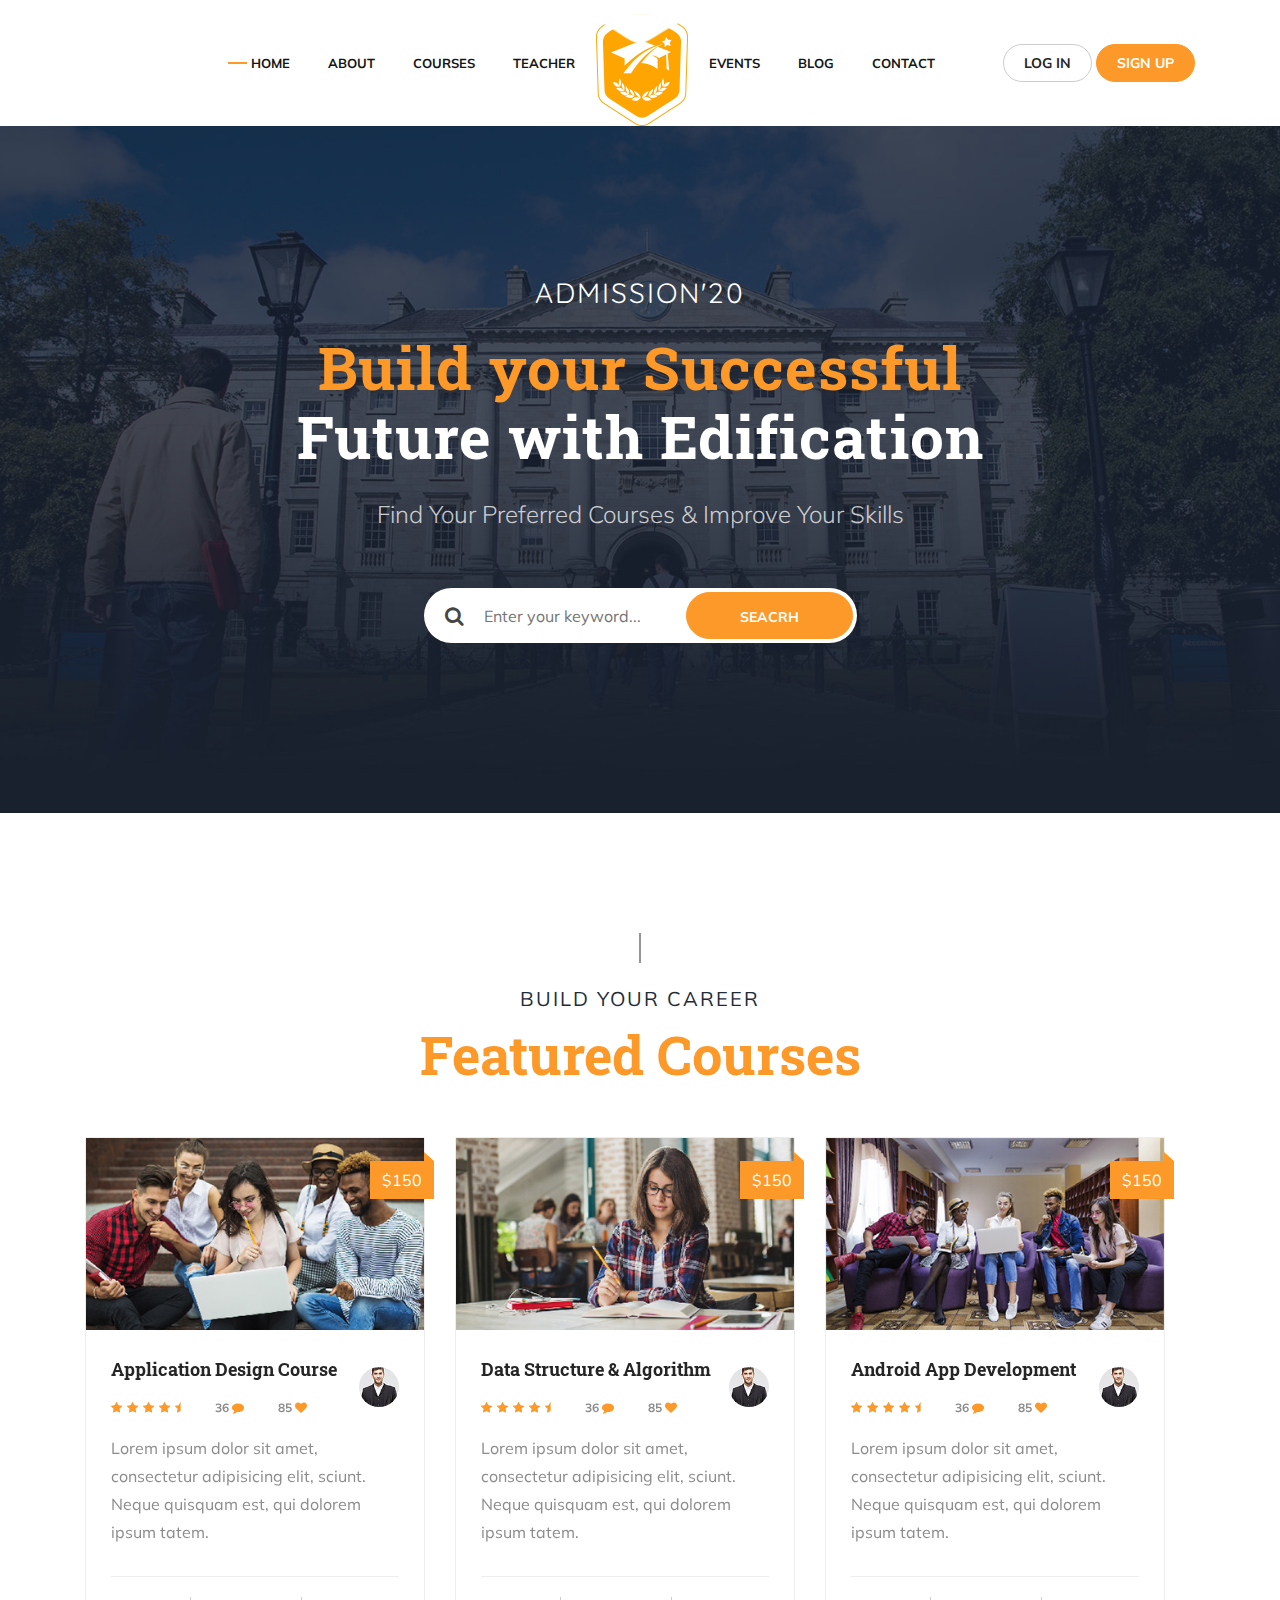
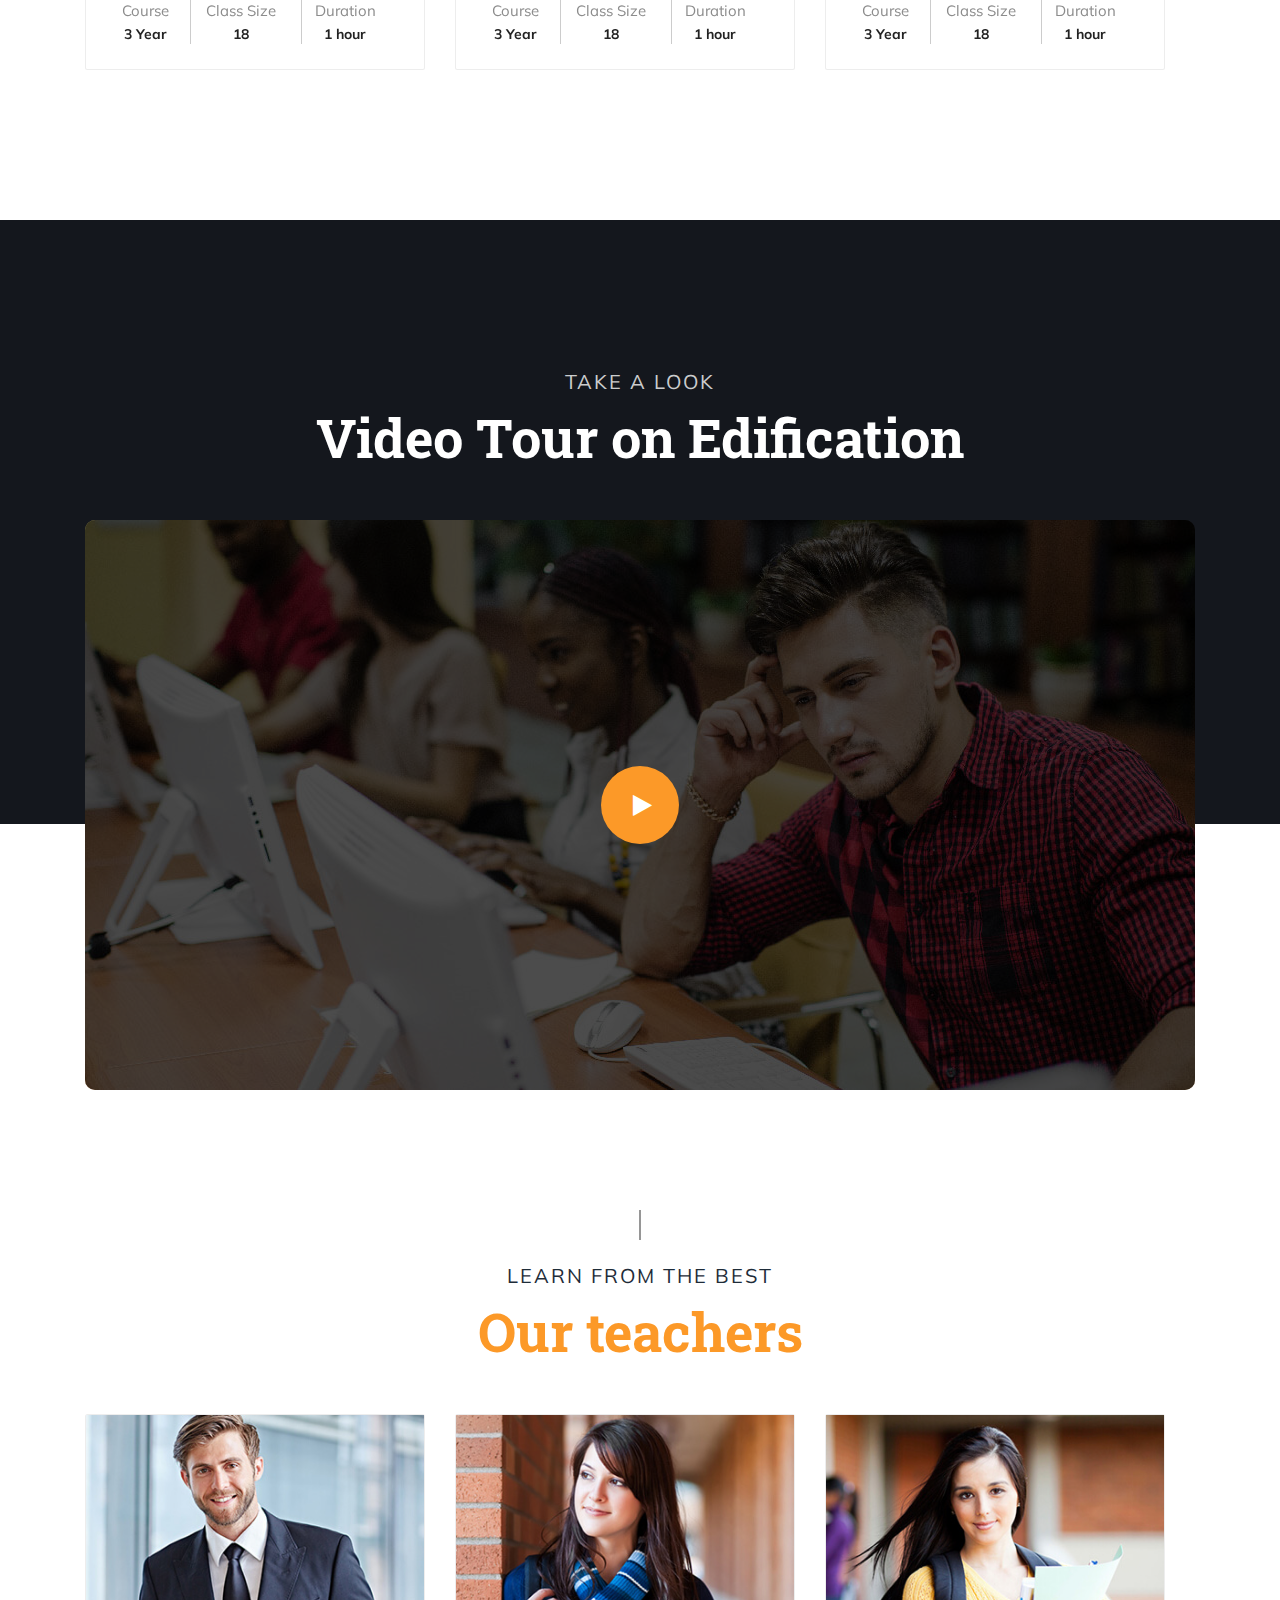
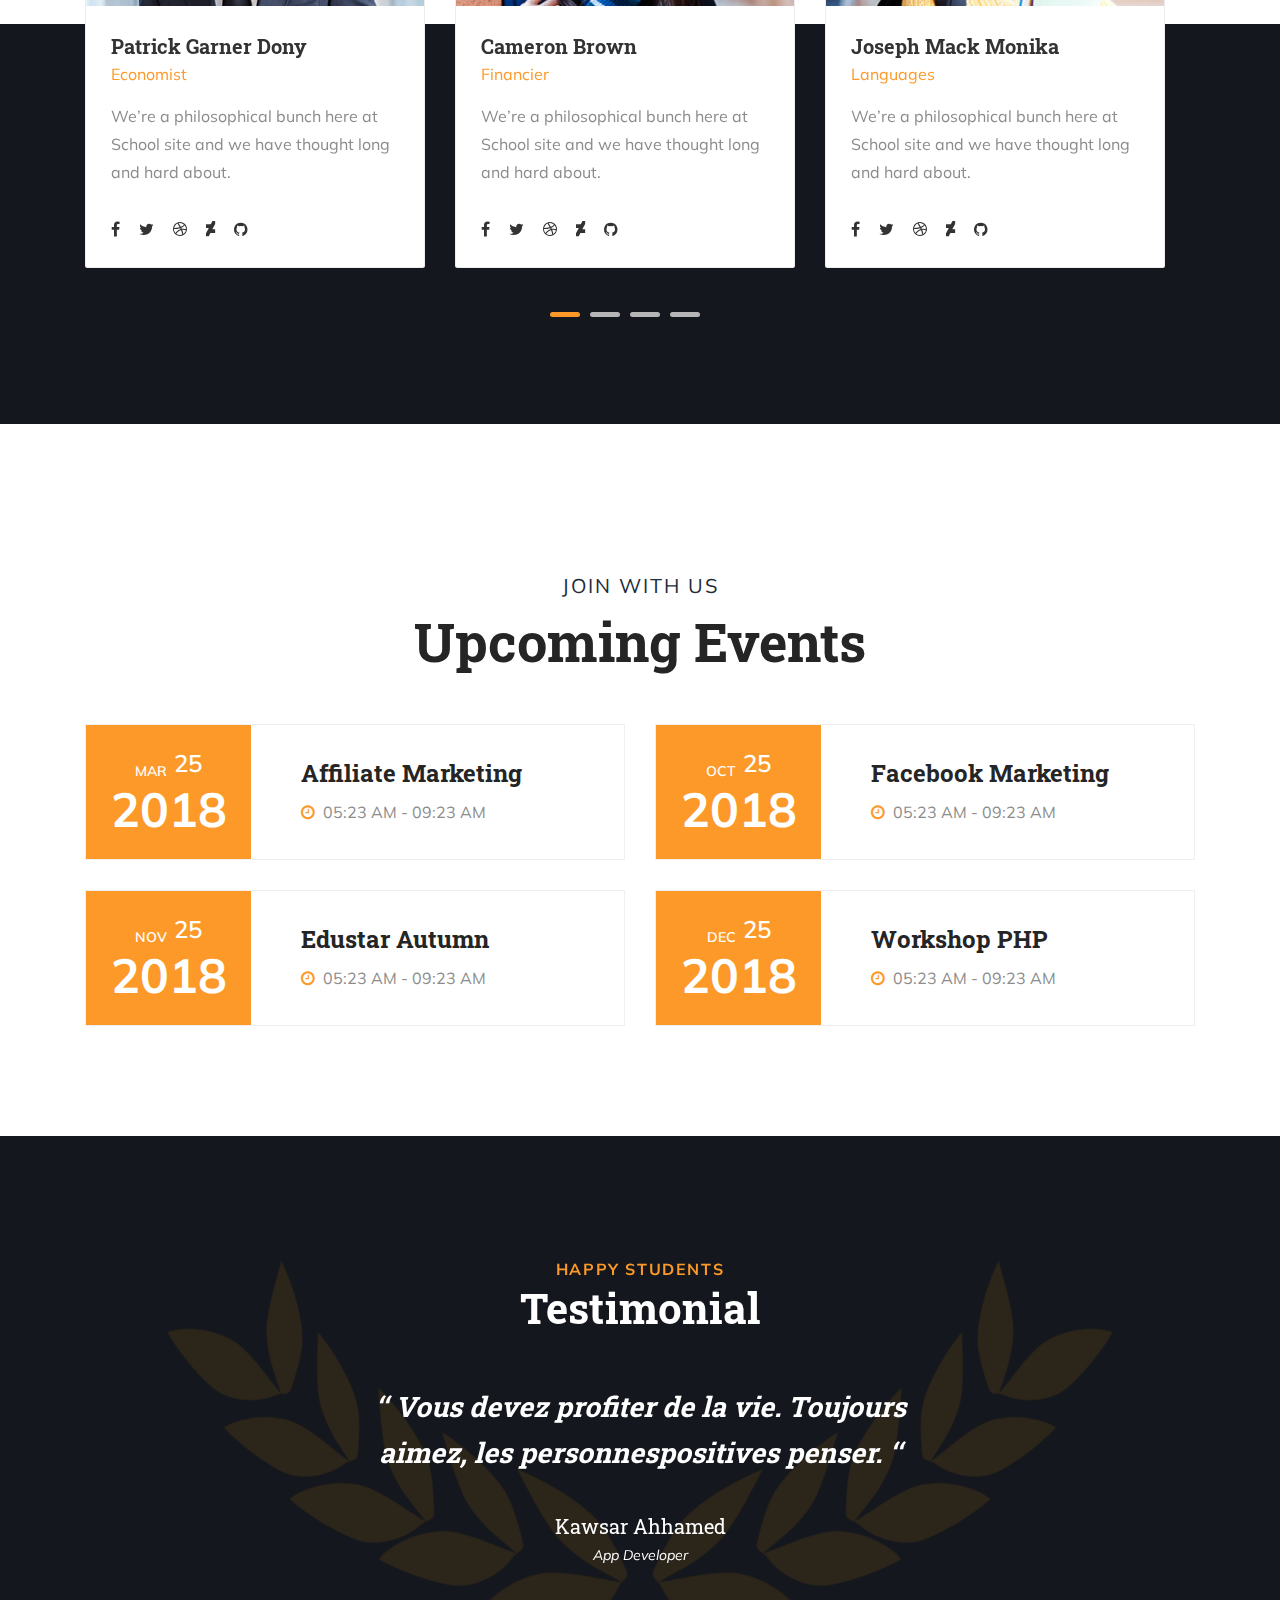
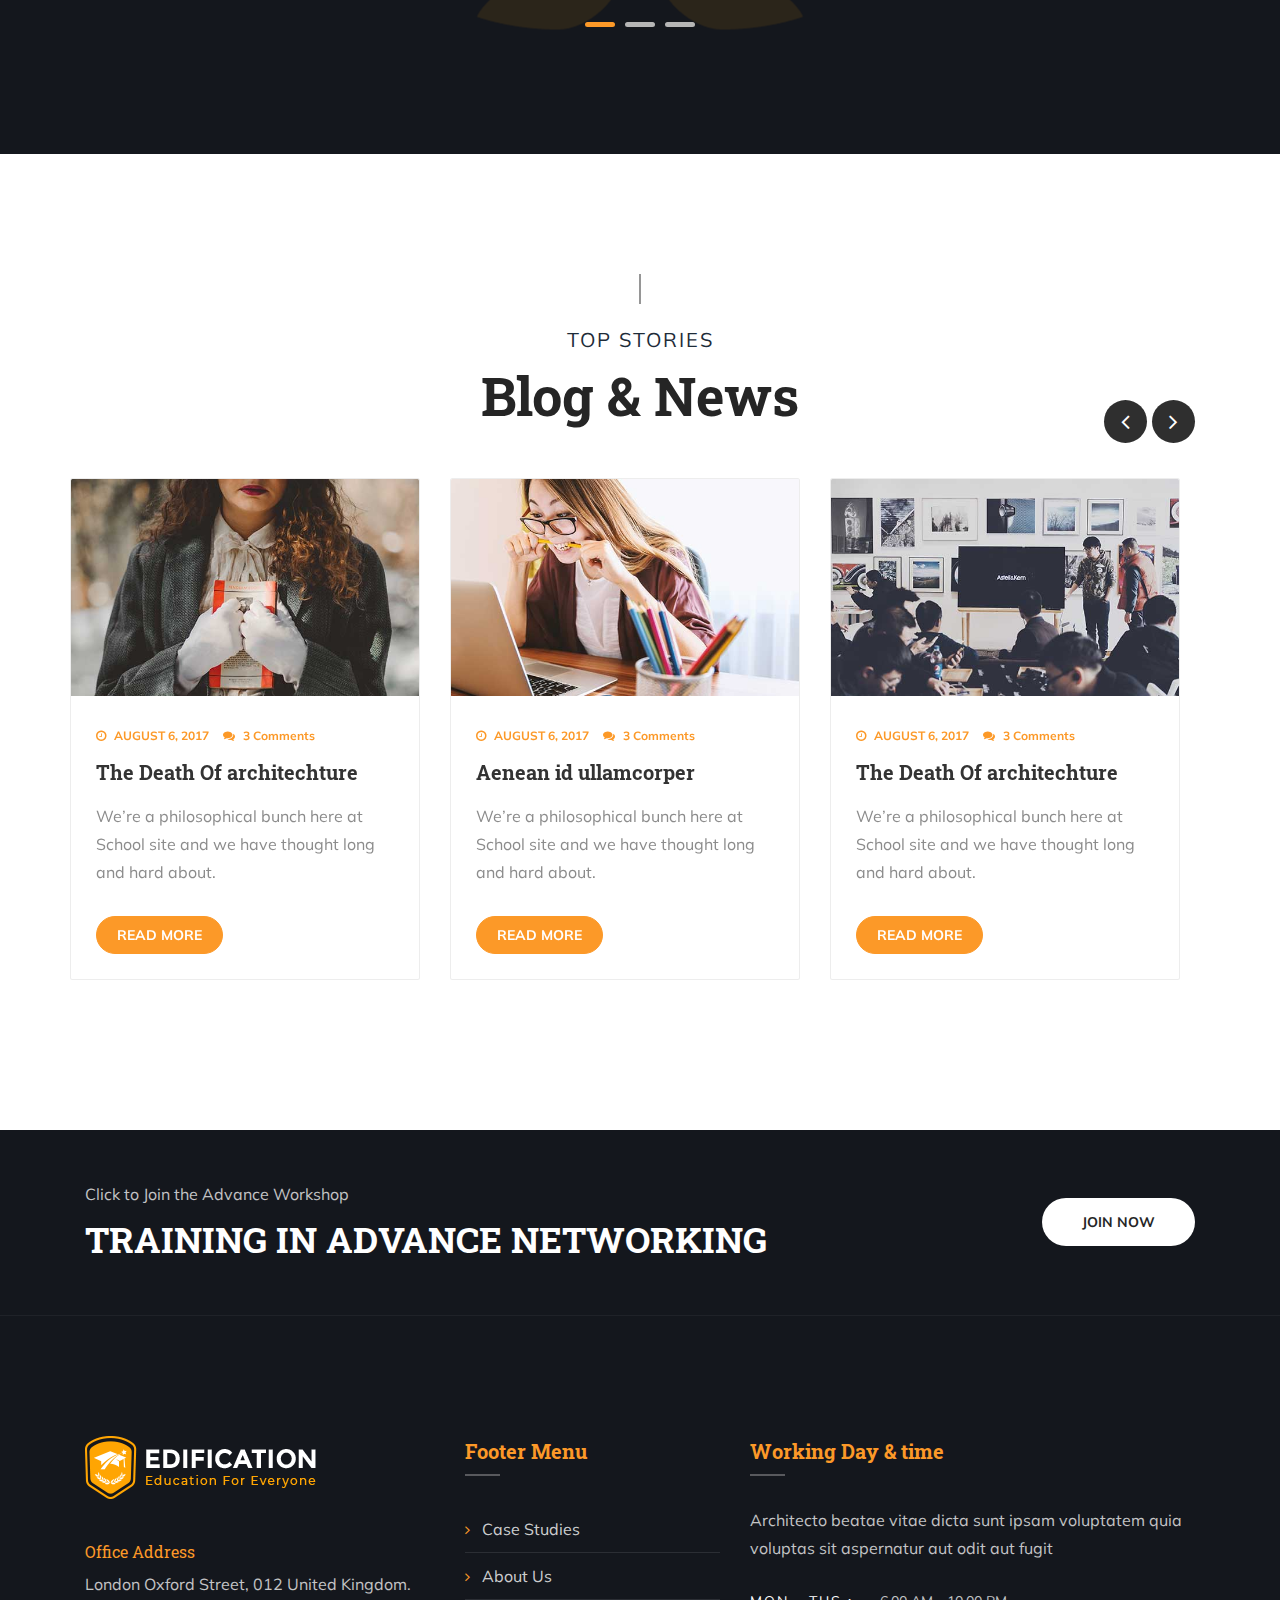
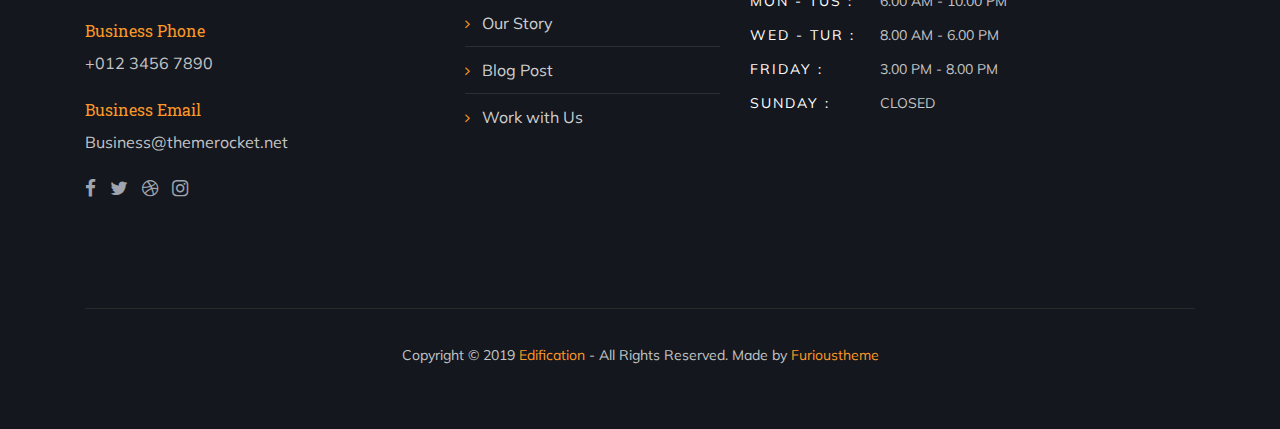
==== theme/index.html @ c4a8ab63 "first commit" ====
<!doctype html>
<html class="no-js" lang="en">

<head>
    <meta charset="utf-8">
    <meta http-equiv="x-ua-compatible" content="ie=edge">
    <title>Edification - Responsive Education HTML5 Template</title>
    <meta name="viewport" content="width=device-width, initial-scale=1">
    <!-- Place favicon.ico in the root directory -->
    <link rel="shortcut icon" type="image/png" href="assets/images/icon/favicon.ico">
    <!-- all css here -->
    <link rel="stylesheet" href="assets/css/bootstrap.min.css">
    <link rel="stylesheet" href="assets/css/font-awesome.min.css">
    <link rel="stylesheet" href="assets/css/owl.carousel.min.css">
    <link rel="stylesheet" href="assets/css/magnific-popup.css">
    <link rel="stylesheet" href="assets/css/slicknav.min.css">
    <link rel="stylesheet" href="assets/css/typography.css">
    <link rel="stylesheet" href="assets/css/default-css.css">
    <link rel="stylesheet" href="assets/css/styles.css">
    <link rel="stylesheet" href="assets/css/responsive.css">
    <!--color css-->
    <link rel="stylesheet" id="triggerColor" href="assets/css/triggerplate/color-0.css">
    <!-- modernizr css -->
    <script src="assets/js/vendor/modernizr-2.8.3.min.js"></script>
</head>

<body>
    <!--[if lt IE 8]>
            <p class="browserupgrade">You are using an <strong>outdated</strong> browser. Please <a href="http://browsehappy.com/">upgrade your browser</a> to improve your experience.</p>
        <![endif]-->
    <!-- preloader area start -->
    <div id="preloader">
        <div class="loader"></div>
    </div>
    <!-- prealoader area end -->
    
    <!-- header area start -->
    <header id="header">
        <!-- header two area start -->
        <div class="header-two">
            <div class="container">
                <div class="row align-items-center">
                    <div class="col-lg-3 col-sm-6 d-block d-lg-none">
                        <div class="logo">
                            <a href="index.html"><img src="assets/images/icon/logo.png" alt="logo"></a>
                        </div>
                    </div>
                    <div class="col-lg-9 offset-lg-1 d-none d-lg-block">
                        <div class="main-menu menu-style2">
                            <nav>
                                <ul id="m_menu_active">
                                    <li class="active"><a href="javascript:void(0);">Home</a>
                                        <ul class="submenu">
                                            <li class="active"><a href="index.html">Home One</a></li>
                                            <li><a href="index2.html">Home Two</a></li>
                                            <li><a href="index3.html">Home Three</a></li>
                                        </ul>
                                    </li>
                                    <li><a href="about.html">About</a></li>
                                    <li><a href="javascript:void(0);">Courses</a>
                                        <ul class="submenu">
                                            <li><a href="courses.html">courses</a></li>
                                            <li><a href="course-details.html">course details</a></li>
                                        </ul>
                                    </li>
                                    <li><a href="javascript:void(0);">teacher</a>
                                        <ul class="submenu">
                                            <li><a href="teachers.html">teachers</a></li>
                                            <li><a href="teacher-details.html">teacher details</a></li>
                                        </ul>
                                    </li>
                                    <li class="middle-logo">
                                        <a href="index.html">
                                            <img src="assets/images/icon/logo-middle.png" alt="logo">
                                            <img class="hb-bottom-shape" src="assets/images/icon/hb-bottom-shape.png" alt="logo">
                                        </a>
                                    </li>
                                    <li><a href="#">Events</a></li>
                                    <li><a href="javascript:void(0);">blog</a>
                                        <ul class="submenu">
                                            <li><a href="blog.html">blog</a></li>
                                            <li><a href="blog-details.html">blog details</a></li>
                                        </ul>
                                    </li>
                                    <li><a href="contact.html">Contact</a></li>
                                </ul>
                            </nav>
                        </div>
                    </div>
                    <div class="col-lg-2 col-sm-5">
                        <div class="header-bottom-right-style-2">
                            <ul>
                                <li><a data-toggle="modal" data-target="#exampleModal" class="btn btn-light btn-round" href="#">Log in</a></li>
                                <li><a data-toggle="modal" data-target="#exampleModal2"  class="btn btn-primary btn-round" class="active" href="#">Sign Up</a></li>
                            </ul>
                        </div>
                        <!-- Button trigger modal -->  
                        <div class="modal fade" id="exampleModal" tabindex="-1" role="dialog" aria-labelledby="exampleModalLabel" aria-hidden="true">
                          <div class="modal-dialog" role="document">
                            <div class="modal-content p-5">
                              <div class="modal-header">
                                <h5 class="modal-title" id="exampleModalLabel">Login Here</h5>
                                <button type="button" class="close" data-dismiss="modal" aria-label="Close">
                                  <span aria-hidden="true">&times;</span>
                                </button>
                              </div>
                              <div class="modal-body">
                                <form> 
                                    <input type="email" placeholder="Enter Your Email.." required="">
                                    <input type="password" placeholder="Enter Your Paddword">
                                    <label class="checkbox-inline mr-5"><input type="checkbox" value="">Remember Me</label> 
                                    <a class="primary-color" href="#"><u>Forgot password</u></a>
                                    <input class="btn btn-primary btn-sm" type="submit" value="Login">
                                </form> 
                              </div> 
                            </div>
                          </div>
                        </div> 

                        <div class="modal fade" id="exampleModal2" tabindex="-1" role="dialog" aria-labelledby="exampleModalLabel" aria-hidden="true">
                          <div class="modal-dialog" role="document">
                            <div class="modal-content p-5">
                              <div class="modal-header">
                                <h5 class="modal-title" id="exampleModalLabel">Please Sign Up Here</h5>
                                <button type="button" class="close" data-dismiss="modal" aria-label="Close">
                                  <span aria-hidden="true">&times;</span>
                                </button>
                              </div>
                              <div class="modal-body"> 
                                <form class="signup-form text-center">
                                    <div class="row">
                                        <div class="col-lg-6">
                                            <input type="text" placeholder="First Name">
                                        </div>
                                        <div class="col-lg-6">
                                            <input type="text" placeholder="Last Name">
                                        </div>
                                    </div>
                                    <input type="email" placeholder="Enter Your Email.." required="">
                                    <input type="password" placeholder="Enter Your Password">
                                    <label class="checkbox-inline"><input type="checkbox" value="">I Agree</label> 
                                    <input class="btn btn-primary btn-sm" type="submit" value="Register Now">
                                </form> 
                              </div> 
                            </div>
                          </div>
                        </div>
                    </div><!-- col-lg-2 -->
                    <div class="col-12 d-block d-lg-none">
                        <div id="mobile_menu"></div>
                    </div>
                </div>
            </div>
        </div>
        <!-- header two area end -->
    </header>
    <!-- header area end -->
    <!-- offset search area start -->
    <div class="offset-search">
        <form action="#">
            <input type="text" name="search" placeholder="Sarch here...">
            <button type="submit"><i class="fa fa-search"></i></button>
        </form>
    </div>
    <!-- offset search area end -->
    <!-- body overlay area start -->
    <div class="body_overlay"></div>
    <!-- body overlay area end -->
    <!-- hero area start -->
    <div class="hero-area has-color">
        <div class="container">
            <div class="row">
                <div class="col-lg-8 offset-lg-2 col-md-10 offset-md-1">
                    <div class="hero-content">
                        <h3>Admission'20</h3>
                        <h1 class="mb-5"><span class="primary-color">Build your Successful</span><b class="line-break"></b>Future with Edification</h1>
                        <p class="text-white-50">Find Your Preferred Courses & Improve Your Skills</p>
                        <form action="#">
                            <div class="form-input mt-5">
                                <input type="text" name="search" required placeholder="Enter your keyword...">
                                <button class="btn btn-primary btn-round" type="submit">Seacrh</button>
                                <i class="fa fa-search"></i>
                            </div>
                        </form>
                    </div>
                </div>
            </div>
        </div>
    </div>
    <!-- hero area end -->

    <!-- about area start -->
    <!-- <div class="about-area-style2 ptb--120">
        <div class="container">
            <div class="row">
                <div class="col-lg-8 offset-lg-2 col-md-10 offset-md-1">
                    <div class="about-content-style2 text-center has-color">
                        <div class="section-title-style mb-4">
                            <h2>Welcome to <b class="line-break"></b><span class="text-color">Edification</span> University</h2>
                        </div>
                        <p class="text-white-70">Eaque ipsa quae ab illo inventore veritatis et quasi architecto beatae vitae dicta sunt explicabo. Nemo enim ipsam voluptatem quia voluptas sit aspernatur aut odit aut fugit, sed quia consequuntur magni dolores eos qui ratione voluptatem sequi nesciunt. Neque porro quisquam est, qui dolorem ipsum quia incidunt ut labore et dolore magnam aliquam quaerat voluptatem.</p>
                        <a class="btn btn-light btn-round mt-3" href="#">Read more</a>
                    </div>
                </div>
            </div>
        </div>
    </div> -->
    <!-- about area end -->

    <!-- course area start -->
    <div class="course-area  ptb--120">
        <div class="container">
            <div class="row">
                <div class="col-md-10 offset-md-1">
                    <div class="section-title-style2 black-title title-tb text-center">
                        <span>build your career</span>
                        <h2 class="primary-color">Featured Courses</h2>
                    </div>
                </div>
            </div>
  
            <div class="commn-carousel owl-carousel card-deck"> 
                <div class="card mb-5">
                    <div class="course-thumb">
                        <img src="assets/images/course/cs-img1.jpg" alt="image">
                        <span class="cs-price primary-bg">$150</span>
                    </div>
                    <div class="card-body  p-25"> 
                        <div class="course-meta-title mb-4">
                            <div class="course-meta-text">
                                <h4><a href="course-details.html">Application Design Course</a></h4>
                                <ul class="course-meta-stats">
                                    <li><i class="fa fa-star"></i><i class="fa fa-star"></i><i class="fa fa-star"></i><i class="fa fa-star"></i><i class="fa fa-star-half"></i></li>
                                    <li>36 <i class="fa fa-comment"></i></li>
                                    <li>85 <i class="fa fa-heart"></i></li>
                                </ul>
                            </div> 
                            <a href="course-details.html"><img class="course-meta-thumbnail rounded-circle" src="assets/images/author/auth1.jpg" alt="image"> </a>
                        </div>
                        <p>Lorem ipsum dolor sit amet, consectetur adipisicing elit, sciunt. Neque quisquam est, qui dolorem ipsum tatem.</p> 
                        <ul class="course-meta-details list-inline  w-100">
                            <li> 
                             <p>Course</p>
                             <span>3 Year</span>
                            </li>
                            <li>
                             <p>Class Size</p>
                              <span>18</span>
                            </li> 
                            <li>
                             <p>Duration</p>
                              <span>1 hour</span>
                            </li>      
                        </ul>  
                  </div><!-- card-body -->
                </div><!-- card -->
 
                <div class="card mb-5">
                    <div class="course-thumb">
                        <img src="assets/images/course/cs-img2.jpg" alt="image">
                        <span class="cs-price primary-bg">$150</span>
                    </div>
                    <div class="card-body  p-25"> 
                        <div class="course-meta-title mb-4">
                            <div class="course-meta-text">
                                <h4><a href="course-details.html">Data Structure & Algorithm</a></h4>
                                <ul class="course-meta-stats">
                                    <li><i class="fa fa-star"></i><i class="fa fa-star"></i><i class="fa fa-star"></i><i class="fa fa-star"></i><i class="fa fa-star-half"></i></li>
                                    <li>36 <i class="fa fa-comment"></i></li>
                                    <li>85 <i class="fa fa-heart"></i></li>
                                </ul>
                            </div> 
                            <a href="course-details.html"><img class="course-meta-thumbnail rounded-circle" src="assets/images/author/auth1.jpg" alt="image"> </a>
                        </div>
                        <p>Lorem ipsum dolor sit amet, consectetur adipisicing elit, sciunt. Neque quisquam est, qui dolorem ipsum tatem.</p> 
                        <ul class="course-meta-details list-inline  w-100">
                            <li> 
                             <p>Course</p>
                             <span>3 Year</span>
                            </li>
                            <li>
                             <p>Class Size</p>
                              <span>18</span>
                            </li> 
                            <li>
                             <p>Duration</p>
                              <span>1 hour</span>
                            </li>      
                        </ul>  
                  </div><!-- card-body -->
                </div><!-- card -->
  
                <div class="card mb-5">
                    <div class="course-thumb">
                        <img src="assets/images/course/cs-img3.jpg" alt="image">
                        <span class="cs-price primary-bg">$150</span>
                    </div>
                    <div class="card-body  p-25"> 
                        <div class="course-meta-title mb-4">
                            <div class="course-meta-text">
                                <h4><a href="course-details.html">Android App Development</a></h4>
                                <ul class="course-meta-stats">
                                    <li><i class="fa fa-star"></i><i class="fa fa-star"></i><i class="fa fa-star"></i><i class="fa fa-star"></i><i class="fa fa-star-half"></i></li>
                                    <li>36 <i class="fa fa-comment"></i></li>
                                    <li>85 <i class="fa fa-heart"></i></li>
                                </ul>
                            </div> 
                            <a href="course-details.html"><img class="course-meta-thumbnail rounded-circle" src="assets/images/author/auth1.jpg" alt="image"> </a>
                        </div>
                        <p>Lorem ipsum dolor sit amet, consectetur adipisicing elit, sciunt. Neque quisquam est, qui dolorem ipsum tatem.</p> 
                        <ul class="course-meta-details list-inline  w-100">
                            <li> 
                             <p>Course</p>
                             <span>3 Year</span>
                            </li>
                            <li>
                             <p>Class Size</p>
                              <span>18</span>
                            </li> 
                            <li>
                             <p>Duration</p>
                              <span>1 hour</span>
                            </li>      
                        </ul>  
                  </div><!-- card-body -->
                </div><!-- card --> 
            </div> 
        </div>
    </div>
    <!-- course area end -->

    <!-- take toure area start -->
    <div class="take-toure-area ptb--120">
        <div class="container">
            <div class="row">
                <div class="col-md-10 offset-md-1">
                    <div class="section-title-style2 white-title text-center">
                        <span>Take A Look</span>
                        <h2>Video Tour on Edification </h2>
                    </div>
                </div>
            </div>
            <div class="video-area">
                <a class="expand-video" href="https://www.youtube.com/watch?v=cdfMgotGKIM"><i class="fa fa-play"></i></a>
            </div>
        </div>
    </div>
    <!-- take toure area end -->

    <!-- course area start -->
    <div class="teacher-area pb--100">
        <div class="container">
            <div class="row">
                <div class="col-md-10 offset-md-1">
                    <div class="section-title-style2 black-title title-tb text-center">
                        <span>Learn from the best</span>
                        <h2 class="primary-color">Our teachers</h2>
                    </div>
                </div>
            </div>
            <div class="commn-carousel owl-carousel card-deck">   
              <div class="card mb-5"> 
                <img src="assets/images/teacher/teacher-member1.jpg" alt="image"> 
                <div class="card-body teacher-content p-25">  
                  <h4 class="card-title mb-4"><a href="teacher-details.html">Patrick Garner Dony</a></h4>
                  <span class="primary-color d-block mb-4">Economist</span>
                  <p class="card-text">We’re a philosophical bunch here at School site and we have thought long and hard about.</p> 
                  <ul class="list-inline ">
                    <li><a href="#"><i class="fa fa-facebook"></i></a></li>
                    <li><a href="#"><i class="fa fa-twitter"></i></a></li>
                    <li><a href="#"><i class="fa fa-dribbble"></i></a></li>
                    <li><a href="#"><i class="fa fa-deviantart"></i></a></li>
                    <li><a href="#"><i class="fa fa-github"></i></a></li>
                  </ul>
                </div>
              </div><!-- card -->    

              <div class="card mb-5"> 
                <img src="assets/images/teacher/teacher-member2.jpg" alt="image"> 
                <div class="card-body teacher-content p-25">  
                  <h4 class="card-title mb-4"><a href="teacher-details.html">Cameron Brown</a></h4>
                  <span class="primary-color  d-block mb-4">Financier</span>
                  <p class="card-text">We’re a philosophical bunch here at School site and we have thought long and hard about.</p> 
                  <ul class="list-inline ">
                    <li><a href="#"><i class="fa fa-facebook"></i></a></li>
                    <li><a href="#"><i class="fa fa-twitter"></i></a></li>
                    <li><a href="#"><i class="fa fa-dribbble"></i></a></li>
                    <li><a href="#"><i class="fa fa-deviantart"></i></a></li>
                    <li><a href="#"><i class="fa fa-github"></i></a></li>
                  </ul>
                </div>
              </div><!-- card -->    

              <div class="card mb-5"> 
                <img src="assets/images/teacher/teacher-member3.jpg" alt="image"> 
                <div class="card-body teacher-content p-25">  
                  <h4 class="card-title mb-4"><a href="teacher-details.html">Joseph Mack Monika</a></h4>
                  <span class="primary-color d-block mb-4">Languages</span>
                  <p class="card-text">We’re a philosophical bunch here at School site and we have thought long and hard about.</p> 
                  <ul class="list-inline ">
                    <li><a href="#"><i class="fa fa-facebook"></i></a></li>
                    <li><a href="#"><i class="fa fa-twitter"></i></a></li>
                    <li><a href="#"><i class="fa fa-dribbble"></i></a></li>
                    <li><a href="#"><i class="fa fa-deviantart"></i></a></li>
                    <li><a href="#"><i class="fa fa-github"></i></a></li>
                  </ul>
                </div>
              </div><!-- card -->  
              <div class="card mb-5"> 
                <img src="assets/images/teacher/teacher-member4.jpg" alt="image"> 
                <div class="card-body teacher-content p-25">  
                  <h4 class="card-title mb-4"><a href="teacher-details.html">Patrick Garner Dony</a></h4>
                  <span class="primary-color d-block mb-4">Economist</span>
                  <p class="card-text">We’re a philosophical bunch here at School site and we have thought long and hard about.</p> 
                  <ul class="list-inline ">
                    <li><a href="#"><i class="fa fa-facebook"></i></a></li>
                    <li><a href="#"><i class="fa fa-twitter"></i></a></li>
                    <li><a href="#"><i class="fa fa-dribbble"></i></a></li>
                    <li><a href="#"><i class="fa fa-deviantart"></i></a></li>
                    <li><a href="#"><i class="fa fa-github"></i></a></li>
                  </ul>
                </div>
              </div><!-- card -->         
            </div>
        </div>
    </div>
    <!-- course area end -->

    <!-- events area start -->
    <div class="event-area  pt--120 pb--80">
        <div class="container">
            <div class="row">
                <div class="col-md-10 offset-md-1">
                    <div class="section-title-style2 black-title text-center">
                        <span>Join with us</span>
                        <h2>Upcoming Events</h2>
                    </div>
                </div>
            </div>
            <div class="row">
                <div class="col-md-6">
                    <div class="media align-items-center mb-5">
                        <div class="media-head primary-bg">
                            <span><sub>MAR</sub>25</span>
                            <p>2018</p>
                        </div>
                        <div class="media-body">
                            <h4><a href="#">Affiliate Marketing</a></h4>
                            <p><i class="fa fa-clock-o"></i>05:23 AM - 09:23 AM</p>
                        </div>
                    </div> <!-- media -->
                </div><!-- col-md-6 -->
                <div class="col-md-6">
                    <div class="media align-items-center mb-5">
                        <div class="media-head primary-bg">
                            <span><sub>OCT</sub>25</span>
                            <p>2018</p>
                        </div>
                        <div class="media-body">
                            <h4><a href="#">Facebook Marketing</a></h4>
                            <p><i class="fa fa-clock-o"></i>05:23 AM - 09:23 AM</p>
                        </div>
                    </div> <!-- media -->
                </div><!-- col-md-6 --> 
                <div class="col-md-6">
                    <div class="media align-items-center mb-5">
                        <div class="media-head primary-bg">
                            <span><sub>NOV</sub>25</span>
                            <p>2018</p>
                        </div>
                        <div class="media-body">
                            <h4><a href="#">Edustar Autumn</a></h4>
                            <p><i class="fa fa-clock-o"></i>05:23 AM - 09:23 AM</p>
                        </div>
                    </div> <!-- media -->
                </div><!-- col-md-6 -->  
                <div class="col-md-6">
                    <div class="media align-items-center mb-5">
                        <div class="media-head primary-bg">
                            <span><sub>DEC</sub>25</span>
                            <p>2018</p>
                        </div>
                        <div class="media-body">
                            <h4><a href="#">Workshop PHP</a></h4>
                            <p><i class="fa fa-clock-o"></i>05:23 AM - 09:23 AM</p>
                        </div>
                    </div> <!-- media -->
                </div><!-- col-md-6 -->   
            </div><!-- row -->
        </div><!-- container -->
    </div>
    <!-- events area end --> 
    
    <div class="testimonial-area ptb--120"><!-- testimonial area start -->
        <img class="tst-bg" src="assets/images/bg/tst-bg-shape.png" alt="image">
        <div class="container">
            <div class="row">
                <div class="col-lg-6 offset-lg-3 text-center">
                    <div class="tst-carousel owl-carousel">
                        <div class="testimonial-content pb--40">
                            <div class="section-title sec-style-two">
                                <span class="text-uppercase primary-color mb-0">Happy students</span>
                                <h2>Testimonial</h2>
                            </div>
                            <h3>‘‘ Vous devez profiter de la vie. Toujours aimez, les personnespositives penser. ‘‘</h3>
                            <h4>Kawsar Ahhamed</h4>
                            <span>App Developer</span>
                        </div>  
                        <div class="testimonial-content pb--40">
                            <div class="section-title sec-style-two">
                                <span class="text-uppercase primary-color mb-0">Happy students</span>
                                <h2>Testimonial</h2>
                            </div>
                            <h3>‘‘ Vous devez profiter de la vie. Toujours aimez, les personnespositives penser. ‘‘</h3>
                            <h4>Kawsar Ahhamed</h4>
                            <span>App Developer</span>
                        </div>  
                        <div class="testimonial-content pb--40">
                            <div class="section-title sec-style-two">
                                <span class="text-uppercase primary-color mb-0">Happy students </span>
                                <h2>Testimonial</h2>
                            </div>
                            <h3>‘‘ Vous devez profiter de la vie. Toujours aimez, les personnespositives penser. ‘‘</h3>
                            <h4>Kawsar Ahhamed</h4>
                            <span>App Developer</span>
                        </div> 
                    </div>
                </div><!-- row -->
            </div><!-- row -->
        </div><!-- container -->
    </div><!-- testimonial-area --> 

    <!-- blog area start -->
    <div class="feature-blog  ptb--120">
        <div class="container">
            <div class="row">
                <div class="col-md-10 offset-md-1">
                    <div class="section-title-style2 black-title title-tb text-center">
                        <span>Top stories</span>
                        <h2>Blog & News</h2>
                    </div>
                </div>
            </div>

            <div class="row">
                <div class="blog-carousel owl-carousel card-deck">                     
                  <div class="card mb-5"> 
                    <img class="card-img-top" src="assets/images/blog/blog-thumbnail1.jpg" alt="image">
                    <div class="card-body p-25"> 
                        <ul class="list-inline primary-color mb-3">
                            <li><i class="fa fa-clock-o"></i> AUGUST 6, 2017</li>
                            <li><i class="fa fa-comments"></i> 3 Comments</li>
                        </ul>
                      <h4 class="card-title mb-4"><a href="blog.html">The Death Of architechture</a></h4>
                      <p class="card-text">We’re a philosophical bunch here at School site and we have thought long and hard about.</p> 
                      <a class="btn btn-primary btn-round btn-sm" href="blog-details.html"> Read More </a>
                    </div>
                  </div><!-- card -->                
                  <div class="card mb-5"> 
                    <img class="card-img-top" src="assets/images/blog/blog-thumbnail2.jpg" alt="image">
                    <div class="card-body p-25"> 
                        <ul class="list-inline primary-color mb-3">
                            <li><i class="fa fa-clock-o"></i> AUGUST 6, 2017</li>
                            <li><i class="fa fa-comments"></i> 3 Comments</li>
                        </ul>
                      <h4 class="card-title mb-4"><a href="blog.html">Aenean id ullamcorper</a></h4>
                      <p class="card-text">We’re a philosophical bunch here at School site and we have thought long and hard about.</p> 
                      <a class="btn btn-primary btn-round btn-sm" href="blog-details.html"> Read More </a>
                    </div>
                  </div><!-- card -->
       
                  <div class="card mb-5"> 
                    <img class="card-img-top" src="assets/images/blog/blog-thumbnail3.jpg" alt="image">
                    <div class="card-body p-25"> 
                        <ul class="list-inline primary-color mb-3">
                            <li><i class="fa fa-clock-o"></i> AUGUST 6, 2017</li>
                            <li><i class="fa fa-comments"></i> 3 Comments</li>
                        </ul>
                      <h4 class="card-title mb-4"><a href="blog.html">The Death Of architechture</a></h4>
                      <p class="card-text">We’re a philosophical bunch here at School site and we have thought long and hard about.</p> 
                      <a class="btn btn-primary btn-round btn-sm" href="blog-details.html"> Read More </a>
                    </div>
                  </div><!-- card -->         
                  <div class="card mb-5"> 
                    <img class="card-img-top" src="assets/images/blog/blog-thumbnail1.jpg" alt="image">
                    <div class="card-body p-25"> 
                        <ul class="list-inline primary-color mb-3">
                            <li><i class="fa fa-clock-o"></i> AUGUST 6, 2017</li>
                            <li><i class="fa fa-comments"></i> 3 Comments</li>
                        </ul>
                      <h4 class="card-title mb-4"><a href="blog.html">The Death Of architechture</a></h4>
                      <p class="card-text">We’re a philosophical bunch here at School site and we have thought long and hard about.</p> 
                      <a class="btn btn-primary btn-round btn-sm" href="blog-details.html"> Read More </a>
                    </div>
                  </div><!-- card -->    
                </div><!-- blog-carousel -->
            </div><!-- blog-carousel -->

        </div>
    </div> <!-- blog area end -->

    <!-- cta area start -->
    <div class="cta-area secondary-bg has-color cta-area ptb--50 "> 
        <div class="container">
            <div class="row align-items-center">
                <div class="col-md-9">
                    <div class="cta-content">
                        <p class="mb-2">Click to Join the Advance Workshop</p>
                        <h2>Training in advance networking</h2>
                    </div>
                </div>
                <div class="col-md-3">
                    <div class="cta-btn">
                        <a class="btn btn-light btn-round" href="#">Join Now</a>
                    </div>
                </div>
            </div>
        </div>
    </div>
    <!-- cta area end -->

    <!-- footer area start -->
    <footer>
        <div class="footer-top  has-color pt--120 pb--30">
            <div class="container">
                <div class="row">
                    <div class="col-md-4">
                        <div class="widget widget-company">
                            <a href="index.html"><img src="assets/images/icon/logo.png" alt="image"></a>
                            <div class="address">
                                <h6>Office Address</h6>
                                <p>London Oxford Street, 012 United Kingdom.</p>
                            </div>
                            <div class="address">
                                <h6>Business Phone</h6>
                                <p>+012 3456 7890</p>
                            </div>
                            <div class="address">
                                <h6>Business Email</h6>
                                <p>Business@themerocket.net</p>
                            </div>
                            <ul class="social">
                                <li><a href="#"><i class="fa fa-facebook"></i></a></li>
                                <li><a href="#"><i class="fa fa-twitter"></i></a></li>
                                <li><a href="#"><i class="fa fa-dribbble"></i></a></li>
                                <li><a href="#"><i class="fa fa-instagram"></i></a></li>
                            </ul>
                        </div>
                    </div>
                    <div class="col-md-3">
                        <div class="widget footer-link">
                            <h4 class="fwidget-title mb-5 pb-3 primary-color">Footer Menu</h4> 
                            <ul>
                                <li><a href="#"><i class="fa fa-angle-right"></i>Case Studies</a></li>
                                <li><a href="#"><i class="fa fa-angle-right"></i>About Us</a></li>
                                <li><a href="#"><i class="fa fa-angle-right"></i>Our Story</a></li>
                                <li><a href="#"><i class="fa fa-angle-right"></i>Blog Post</a></li>
                                <li><a href="#"><i class="fa fa-angle-right"></i>Work with Us</a></li>
                            </ul>
                        </div>
                    </div>
                    <div class="col-md-5">
                        <div class="widget widget-opening">
                            <h4 class="fwidget-title mb-5 pb-3 primary-color">Working Day & time</h4>
                            <p>Architecto beatae vitae dicta sunt ipsam voluptatem quia voluptas sit aspernatur aut odit aut fugit</p>
                            <ul>
                                <li><span>Mon - Tus :</span>6.00 am - 10.00 pm</li>
                                <li><span>Wed - Tur :</span>8.00 am - 6.00 pm</li>
                                <li><span>Friday :</span>3.00 pm - 8.00 pm</li>
                                <li><span>Sunday :</span>Closed</li>
                            </ul>
                        </div>
                    </div>
                </div>
                <div class="footer-bottom">
                    <p>Copyright © 2019 <span><a class="primary-color" href="https://themeforest.net/user/pixelthemez/portfolio" target="_blank">Edification</a> </span> - All Rights Reserved. Made by <span><a class="primary-color" href="https://furioustheme.com/" target="_blank">Furioustheme</a></span></p>
                </div>
            </div>
        </div>
    </footer>
    <!-- footer area end -->
 
    <!-- jquery latest version -->
    <script src="assets/js/vendor/jquery-2.2.4.min.js"></script>
    <!-- bootstrap 4 js -->
    <script src="assets/js/bootstrap.min.js"></script>
    <!-- others plugins -->
    <script src="assets/js/owl.carousel.min.js"></script>
    <script src="assets/js/jquery.magnific-popup.min.js"></script>
    <script src="assets/js/jquery.slicknav.min.js"></script>
    <script src="assets/js/plugins.js"></script>
    <script src="assets/js/scripts.js"></script>
</body>

</html>
---- theme/assets/css/typography.css ----
/*
Table Of Contents
=========================
- Default Typography
- Custom Typography
=========================
*/
/*
font-family: 'Libre Baskerville', serif;
font-family: 'Rubik', sans-serif;
*/


/*
--------------------------
- Default Typography
--------------------------
*/


p img {
    margin: 0;
} 

/* em and strong */

em {
    font: 15px/30px;
}

strong,
b {
    font: 15px/30px;
}

small {
    font-size: 11px;
    line-height: inherit;
}


/*  blockquotes */

blockquote {
    border-left: 0 none;
    font-family: 'Nunito', sans-serif;
    margin: 10px 0;
    padding-left: 40px;
    position: relative;
}

blockquote::before {
    color: #4e5665;
    content: "ï„";
    font-family: FontAwesome;
    font-size: 36px;
    left: 20px;
    line-height: 0;
    margin: 0;
    opacity: 0.5;
    position: absolute;
    top: 20px;
}

blockquote p {
    font-style: italic;
    padding: 0;
    font-size: 18px;
    line-height: 36px;
}

blockquote cite {
    display: block;
    font-size: 12px;
    font-style: normal;
    line-height: 18px;
}

blockquote cite:before {
    content: "\2014 \0020";
}

blockquote cite a,
blockquote cite a:visited {
    color: #8B9798;
    border: none
}


/* abbreviations */

abbr {
    color: #444;
    font-weight: 700;
    font-variant: small-caps;
    text-transform: lowercase;
    letter-spacing: .6px;
}

abbr:hover {
    cursor: help;
}


/* links */

a,
a:visited {
    text-decoration: none; 
    font-weight: normal;
    transition: all 0.3s ease-in-out;
    -webkit-transition: all 0.3s ease-in-out;
    -moz-transition: all 0.3s ease-in-out;
    -o-transition: all 0.3s ease-in-out;
    outline: 0;
}

a:hover,
a:active {
    color: #ffb607;
    text-decoration: none;
    outline: 0;
}

a:focus {
    text-decoration: none;
    outline: 0;
}

p a,
p a:visited {
    line-height: inherit;
    outline: 0;
}

a.active {
    color: #ffb607;
}


/* list */

ul,
ol {
    margin-bottom: 0px;
    margin-top: 0px;
    padding: 0;
}

ul {
    margin: 0;
    list-style-type: none;
}

ol {
    list-style: decimal;
}

ol,
ul.square,
ul.circle,
ul.disc {
    margin-left: 0px;
}

ul.square {
    list-style: square outside;
}

ul.circle {
    list-style: circle outside;
}

ul.disc {
    list-style: disc outside;
}

ul ul,
ul ol,
ol ol,
ol ul {
    margin: 0;
}

ul ul li,
ul ol li,
ol ol li,
ol ul li {
    margin-bottom: 0px;
}

li {
    line-height: 18px;
    margin-bottom: 0px;
}

ul.large li {}

li p {}


/* definition list */

dl {
    margin: 12px 0;
}

dt {
    margin: 0;
    color: #11ABB0;
}

dd {
    margin: 0 0 0 20px;
}

button {
    outline: none;
    cursor: pointer;
}


/*
--------------------------
- Custom Typography
--------------------------
*/


/* Your Custom Typography. */
---- theme/assets/css/default-css.css ----
/* 
--------------------------
- 1.1 Default CSS
--------------------------
*/

/*google font*/
@import url('https://fonts.googleapis.com/css?family=Roboto+Slab:400,700|Muli:400,700|Quicksand:400,700&display=swap');

/* Your default CSS. */
*{margin: 0;padding:0;box-sizing: border-box;}

*,
*:before,
*:after {
    -moz-box-sizing: border-box;
    -webkit-box-sizing: border-box;
    box-sizing: border-box;
}

*:focus {
    outline: 0;
}

html {
    font-size: 62.5%;
    -webkit-font-smoothing: antialiased;
}

body {
    background: #fff;
    font-weight: normal;
    /*letter-spacing: 1.2px; */
    line-height: 30px;
    -webkit-font-smoothing: antialiased;
    /* Fix for webkit rendering */
    -webkit-text-size-adjust: 100%;
}

img {
    max-width: 100%;
    height: auto;
}

button,
input,
textarea {
    letter-spacing: 1px;
}
ul.list-inline{
    display: block;
}
ul.list-inline li{
    display: inline-block;
}
.has-color h1,
.has-color h2,
.has-color h3,
.has-color h4,
.has-color h5,
.has-color h6,
.has-color li,
.has-color a{
    color: #fff;
}

.has-color p{
    color: rgba(255,255,255,.75);
}
/*custome css*/

/*----------------------------
  14. Basic margin padding
-----------------------------*/
a.scrollup-btn{
    position: fixed;
    right: 30px;
    bottom: 30px;
    height: 60px;
    width: 60px;
    background: #fff;
    box-shadow: 0px 0px 5px rgba(0,0,0,0.1);
    border-radius: 50%;
    text-align: center;
    line-height: 58px;
    font-size: 29px;
    color: #ffb607;
    z-index: 9;
    opacity: 0;
    visibility: hidden;
    -webkit-animation: zumping-btn 1s linear 0s infinite;
    -o-animation: zumping-btn 1s linear 0s infinite;
    animation: zumping-btn 1s linear 0s infinite;
}
a.scrollup-btn.visible{
    opacity: 1;
    visibility: visible;
}
@keyframes zumping-btn{
    0%{
        -webkit-transform: translateY(0px);
        -ms-transform: translateY(0px);
        -o-transform: translateY(0px);
        transform: translateY(0px);
    }
    50%{
        -webkit-transform: translateY(-5px);
        -ms-transform: translateY(-5px);
        -o-transform: translateY(-5px);
        transform: translateY(-5px);
    }
    100%{
        -webkit-transform: translateY(0px);
        -ms-transform: translateY(0px);
        -o-transform: translateY(0px);
        transform: translateY(0px);
    }
}

a.scrollup-btn:hover{
    background-color: #ffb607;
    color: #fff;
}

/*--------------------------
  17. Padding top
---------------------------*/
.p-25{
    padding: 25px;
}
.p-30{
    padding: 30px;
}
/*--------------------------
  17. Padding top
---------------------------*/
.pt--0 { padding-top: 0 }
.pt--10 { padding-top: 10px }
.pt--15 { padding-top: 15px }
.pt--20 { padding-top: 20px }
.pt--30 { padding-top: 30px }
.pt--40 { padding-top: 40px }
.pt--50 { padding-top: 50px }
.pt--60 { padding-top: 60px }
.pt--70 { padding-top: 70px }
.pt--80 { padding-top: 80px }
.pt--90 { padding-top: 90px }
.pt--100 { padding-top: 100px }
.pt--110 { padding-top: 110px }
.pt--120 { padding-top: 120px }
.pt--130 { padding-top: 130px }
.pt--140 { padding-top: 140px }
.pt--150 { padding-top: 150px }
.pt--160 { padding-top: 160px }
.pt--170 { padding-top: 170px }
.pt--180 { padding-top: 180px }
.pt--190 { padding-top: 190px }

/*------------------------
  18. Padding bottom
---------------------------*/
.pb--0 { padding-bottom: 0 }
.pb--10 { padding-bottom: 10px }
.pb--15 { padding-bottom: 15px }
.pb--20 { padding-bottom: 20px }
.pb--30 { padding-bottom: 30px }
.pb--40 { padding-bottom: 40px }
.pb--50 { padding-bottom: 50px }
.pb--60 { padding-bottom: 60px }
.pb--70 { padding-bottom: 70px }
.pb--80 { padding-bottom: 80px }
.pb--90 { padding-bottom: 90px }
.pb--100 { padding-bottom: 100px }
.pb--110 { padding-bottom: 110px }
.pb--120 { padding-bottom: 120px }
.pb--130 { padding-bottom: 130px }
.pb--140 { padding-bottom: 140px }
.pb--150 { padding-bottom: 150px }
.pb--160 { padding-bottom: 160px }
.pb--170 { padding-bottom: 170px }
.pb--180 { padding-bottom: 180px }
.pb--190 { padding-bottom: 190px }


/*------------------------------
  19. Page section padding 
-------------------------------*/
.ptb--0 { padding: 0 }
.ptb--10 { padding: 10px 0 }
.ptb--20 { padding: 20px 0 }
.ptb--30 { padding: 30px 0 }
.ptb--40 { padding: 40px 0 }
.ptb--50 { padding: 50px 0 }
.ptb--60 { padding: 60px 0 }
.ptb--70 { padding: 70px 0 }
.ptb--80 { padding: 80px 0 }
.ptb--90 { padding: 90px 0 }
.ptb--100 { padding: 100px 0 }
.ptb--110 { padding: 110px 0 }
.ptb--120 { padding: 120px 0 }
.ptb--130 { padding: 130px 0 }
.ptb--140 { padding: 140px 0 }
.ptb--150 { padding: 150px 0 }
.ptb--160 { padding: 160px 0 }
.ptb--170 { padding: 170px 0 }
.ptb--180 { padding: 180px 0 }

.{
    background: #edf1ff;
}

/*prealoder css*/
#preloader {
    position: fixed;
    left: 0;
    top: 0;
    z-index: 9999;
    height: 100%;
    width: 100%;
    display: flex;
    background-color: #000;
}
#preloader  .loader{
    margin: auto;
    height: 60px;
    width: 60px;
    border-radius: 50%;
    border: 2px solid #fff;
    border-left-color: transparent;
    border-right-color: transparent;
    animation: ldrrotating 1000ms linear 0s infinite;
}
@keyframes ldrrotating{
    0%{
        transform: rotate(0deg)scale(1);
    }
    50%{
        transform: rotate(180deg)scale(1.1);
    }
    100%{
        transform: rotate(360deg)scale(1);
    }
}

.text-white-70{
    color: rgba(255,255,255,.7);
}

.secondary-bg{
    background: #14171d;
}
---- theme/assets/css/styles.css ----
/*-----------------------------------------------------------------------------------
Theme Name: Edification
Author: Jsoft
Version: 1.0
Description: Responsive Education HTML5 Template
-----------------------------------------------------------------------------------
 CSS INDEX===================
    ##== Default Css
    1. Home One 
    1.1 Header Top 
    1.2 Header Bottom 
    1.3 Slider Area 
    1.4 About Area 
    1.5 Course Area 
    1.6 Take Toure Area 
    1.7 Teacher Area 
    1.8 Event Area 
    1.9 Testimonial Area 
    1.10 Feature Blog 
    1.11 Call to Action 
    1.12 Footer Area 
    2. Home Two 
    3. Home Three 
    4. Courses
    5. Courses Details
    6. Teacher Details
    7. About
    8. Contact
    9. Blog Details
   10. 404
   11. Color Switcher
 -----------------------------------------------------------------------------------*/

/*============================================
    ##== Default Css
*=============================================*/

body {
  font-family: "Muli", sans-serif;
  font-size: 16px;
  color: #8c8c8c;
  line-height: 26px;
}
h1,
h2,
h3,
h4,
h5,
h6 {
  margin: 0;
  font-weight: 700;
  color: #252525;
  font-family: "Roboto Slab", serif;
}
h1 a,
h2 a,
h3 a,
h4 a,
h5 a,
h6 a {
  font-weight: inherit;
  font-size: inherit;
}

h1 {
  font-size: 40px;
  line-height: 70px;
  letter-spacing: 1px;
  margin-bottom: 0px;
}
h2 {
  font-size: 42px;
  line-height: 52px;
  margin-bottom: 0px;
}
h3 {
  font-size: 28px;
  line-height: 38px;
  margin-bottom: 0px;
}
h4 {
  font-size: 20px;
  line-height: 30px;
}
h5 {
  font-size: 18px;
  line-height: 28px;
}
h6 {
  font-size: 16px;
  line-height: 26px;
}

p {
  font-weight: normal;
  letter-spacing: 0;
  font-size: 16px;
  line-height: 28px;
  margin-bottom: 30px;
}
ul.list-inline {
  display: block;
}
ul.list-inline li {
  display: inline-block;
}

/*Animation*/
.btn,
a {
  -webkit-transition: all 0.5s ease-out 0s;
  -moz-transition: all 0.5s ease-out 0s;
  -ms-transition: all 0.5s ease-out 0s;
  -o-transition: all 0.5s ease-out 0s;
  transition: all 0.5s ease-out 0s;
  color: #333;
}
a:focus,
a:hover {
  color: #fc9928 !important;
}
*::-moz-selection {
  background: #fc9928;
  color: #fff;
  text-shadow: none;
}
::-moz-selection {
  background: #fc9928;
  color: #fff;
  text-shadow: none;
}
::selection {
  background: #fc9928;
  color: #fff;
  text-shadow: none;
}
.btn-lg {
  padding: 22px 40px !important;
}
.btn {
  display: inline-block;
  font-size: 14px;
  font-weight: 700;
  letter-spacing: 0;
  line-height: 12px;
  padding: 18px 40px;
  border-radius: 3px;
  border: none;
  text-transform: uppercase;
}
.btn-sm {
  padding: 12px 20px;
}
.btn-primary {
  background: #fc9928 !important;
  color: #ffffff;
  border: 1px solid #fc9928 !important;
}
.btn-primary:focus,
.btn-primary:hover {
  background-color: #ffffff !important;
  color: #fc9928 !important;
  border-color: #fc9928 !important;
}
.btn-light {
  background-color: #ffffff !important;
  color: #252525 !important;
  border-color: #ffffff !important;
}
.btn-light:focus,
.btn-light:hover {
  background-color: #fc9928 !important;
  color: #ffffff !important;
  border-color: #fc9928 !important;
}
.btn-round {
  border-radius: 50px;
}
.primary-bg {
  background-color: #fc9928;
}

/*============================================
    1. Home One / 1.1 Header Top
*=============================================*/

#header {
  position: relative;
}

.header-top {
  background-color: #fc9928;
  padding: 10px 0;
}

.ht-address ul li {
  display: inline-block;
  color: #fff;
  font-size: 14px;
  font-weight: 400;
  letter-spacing: 0;
  margin-right: 17px;
}
.ht-address ul li i {
  font-size: 21px;
  margin-right: 7px;
  vertical-align: middle;
}
.ht-social {
  text-align: right;
}

.ht-social ul li {
  display: inline-block;
}

.ht-social ul li a {
  display: block;
  color: #fff;
  font-size: 16px;
  margin-left: 10px;
}

/*============================================
    END Header Top
*=============================================*/

/*============================================
    1.2 Header Bottom
*=============================================*/

.header-bottom {
  position: absolute;
  left: 0;
  z-index: 998;
  width: 100%;
  -webkit-transition: all 0.3s ease 0s;
  -o-transition: all 0.3s ease 0s;
  transition: all 0.3s ease 0s;
}

.sticky-header {
  position: fixed;
  top: 0;
  background: #222;
}

.header-bottom-inner {
  border-bottom: 1px solid rgba(255, 255, 255, 0.09);
  -webkit-transition: all 0.3s ease 0s;
  -o-transition: all 0.3s ease 0s;
  transition: all 0.3s ease 0s;
}

.sticky-header .header-bottom-inner {
  border-color: #222;
}

.logo a {
  display: inline-block;
}

.main-menu nav ul li {
  display: inline-block;
  position: relative;
}

.main-menu {
  text-align: right;
}

.main-menu nav ul li a {
  display: block;
  font-size: 13px;
  font-weight: 700;
  color: #fff;
  text-transform: uppercase;
  padding: 43px 17px;
}

.sticky-header .main-menu nav > ul > li > a {
  padding: 38px 17px;
}

.main-menu nav ul li > a:hover,
.main-menu nav ul li.active > a {
  color: #fc9928;
}

/*submenu*/

.main-menu nav .submenu {
  position: absolute;
  left: 0;
  top: 100%;
  z-index: 99;
  width: 160px;
  background-color: #fff;
  text-align: left;
  -webkit-transform: scaley(0);
  -ms-transform: scaley(0);
  -o-transform: scaley(0);
  transform: scaley(0);
  transform-origin: top;
  -webkit-transition: all 0.3s ease 0s;
  -o-transition: all 0.3s ease 0s;
  transition: all 0.3s ease 0s;
}

.main-menu nav ul li:hover > .submenu {
  -webkit-transform: scaley(1);
  -ms-transform: scaley(1);
  -o-transform: scaley(1);
  transform: scaley(1);
}

.main-menu nav .submenu li {
  display: block;
}

.main-menu nav .submenu li a {
  color: #222;
  padding: 16px 15px;
  border-bottom: 1px solid #f1ebeb;
}

/* mobile menu slicknav*/

.slicknav_menu .slicknav_menutxt {
  display: none;
}

.slicknav_menu {
  background: transparent;
  margin-top: 21px;
}

.slicknav_menu .slicknav_icon-bar {
  background-color: #ffffff;
  height: 2px;
  width: 19px;
  margin: 3px 0px;
  -webkit-transition: all 0.3s ease 0s;
  transition: all 0.3s ease 0s;
}

.slicknav_btn {
  background-color: transparent;
  position: relative;
  margin-top: -42px;
  cursor: pointer;
}

.slicknav_menu .slicknav_open .slicknav_icon-bar:nth-child(2) {
  opacity: 0;
  -ms-filter: "progid:DXImageTransform.Microsoft.Alpha(Opacity=0)";
}

.slicknav_menu .slicknav_open .slicknav_icon-bar:nth-child(1) {
  -webkit-transform: rotate(45deg) translate(1px, 7px);
  transform: rotate(45deg) translate(1px, 7px);
}

.slicknav_menu .slicknav_open .slicknav_icon-bar:nth-child(3) {
  -webkit-transform: rotate(-45deg) translateY(-6px);
  transform: rotate(-45deg) translateY(-6px);
}

.slicknav_menu {
  margin: 10px 0;
  padding: 0;
}

.slicknav_nav {
  background: #202020;
  margin: 0;
  padding: 0;
}

.slicknav_nav a:hover {
  background: #fefefe;
  border-radius: 0;
}

.slicknav_nav a {
  font-size: 14px;
  letter-spacing: 0.01em;
}

.slicknav_nav .slicknav_arrow {
  float: right;
}

.slicknav_nav .slicknav_row:hover,
.slicknav_nav .slicknav_row:hover .slicknav_arrow {
  border-radius: 0;
  background-color: #3c3333;
}

/*mobile menu end*/

.hb-right {
  margin-left: -18px;
}
.hb-right ul li {
  font-size: 18px;
  color: #fff;
  cursor: pointer;
  text-align: right;
}
/*search form*/

.offset-search {
  position: fixed;
  left: 50%;
  top: 50%;
  z-index: 999;
  -webkit-transform: translate(-50%, -50%);
  -ms-transform: translate(-50%, -50%);
  -o-transform: translate(-50%, -50%);
  transform: translate(-50%, -50%);
  visibility: hidden;
  opacity: 0;
  -webkit-transition: all 0.3s ease 0s;
  -o-transition: all 0.3s ease 0s;
  transition: all 0.3s ease 0s;
}

.offset-search form {
  position: relative;
}

.offset-search input {
  height: 50px;
  width: 500px;
  max-width: 100%;
  padding-right: 50px;
  padding-left: 20px;
  letter-spacing: 0;
  color: #222;
  border: none;
  border-radius: 2px;
}

.offset-search button {
  position: absolute;
  right: 0;
  top: 0;
  height: 100%;
  width: 50px;
  border: none;
  background: #1d1c1c;
  color: #fff;
  font-size: 18px;
  cursor: pointer;
  border-radius: 0 2px 2px 0;
}

/*offset area*/

.body_overlay {
  position: fixed;
  left: 0;
  top: 0;
  z-index: 998;
  height: 100vh;
  width: 100%;
  cursor: pointer;
  background-color: #fc9928;
  visibility: hidden;
  opacity: 0;
  -webkit-transition: all 0.3s ease 0s;
  -o-transition: all 0.3s ease 0s;
  transition: all 0.3s ease 0s;
  cursor: url(../images/icon/cross-cursor.png), auto;
}

.show_hide {
  opacity: 1;
  visibility: visible;
}

/*============================================
    END Header Bottom
*=============================================*/

/*============================================
    1.3 Slider Area
*=============================================*/

.slider_item {
  min-height: 825px;
  display: flex;
  align-items: center;
  padding-top: 120px;
}

.slider-content {
}

.slider-content h3 {
  font-size: 30px;
  text-transform: uppercase;
  position: relative;
  padding-left: 70px;
  margin-bottom: 10px;
}

.slider-content h3:before {
  content: "";
  height: 2px;
  width: 50px;
  background: #fc9928;
  position: absolute;
  left: 0;
  top: 12px;
}
.slider-content h1 {
  font-size: 52px;
  font-weight: 900;
  text-transform: uppercase;
  line-height: 70px;
  margin-bottom: 20px;
}
.slider-content h1 span {
  display: block;
}
.primary-color {
  color: #fc9928 !important;
}

.text-color {
  color: #fc9928;
}

.slider-content p {
  font-size: 16px;
  font-weight: 400;
  font-style: italic;
}
/*animation*/

.active .slider-content > span,
.active .slider-content h2,
.active .slider-content p,
.active .slider-content a {
  opacity: 1;
  -webkit-transform: translatey(0px);
  -ms-transform: translatey(0px);
  -o-transform: translatey(0px);
  transform: translatey(0px);
}

/*caorusel*/

.slider-area .owl-nav div {
  height: 60px;
  padding: 0 22px 0 23px;
  text-align: center;
  line-height: 60px;
  background: #6b6c6d;
  color: #fff;
  border-radius: 33px;
  position: absolute;
  left: 0;
  top: calc(50% - 30px);
  -webkit-transition: all 0.3s ease 0s;
  -o-transition: all 0.3s ease 0s;
  transition: all 0.3s ease 0s;
}

.slider-area .owl-nav div:hover {
  background: #232323;
}

.slider-area .owl-nav .owl-next {
  left: auto;
  right: 0;
  padding: 0 23px 0 22px;
}

.slider-area .owl-nav div span {
  text-transform: uppercase;
  font-size: 12px;
  width: 0;
  opacity: 0;
  overflow: hidden;
  display: inline-block;
  -webkit-transition: all 0.3s ease 0s;
  -o-transition: all 0.3s ease 0s;
  transition: all 0.3s ease 0s;
}

.slider-area .owl-nav .owl-next span {
  float: left;
}

.slider-area .owl-nav .owl-prev span {
  float: right;
}

.slider-area .owl-nav div:hover span {
  width: 50px;
  opacity: 1;
}

/*============================================
    END Slider Area
*=============================================*/

/*============================================
    1.4 About Area
*=============================================*/

.section-title {
  position: relative;
  margin-bottom: 50px;
}
.section-title > span {
  display: block;
  font-weight: 700;
  color: #252525;
  letter-spacing: 0.1em;
  margin-bottom: 10px;
}
.section-title h2 span {
  display: inline-block;
  font-weight: 500;
}
.line-break {
  display: block;
}
.about-left-content p {
  font-weight: 400;
}

.abt-right-thumb {
  height: 100%;
  padding: 20px;
  background: #f9f9f9;
  box-shadow: 0px 0px 21px 11px rgba(204, 204, 223, 0.2);
}

.abt-rt-inner {
  height: 100%;
  display: flex;
  background: url(../images/about/abt-right-thumb.jpg) center/cover no-repeat;
}

a.expand-video {
  margin: auto;
  height: 78px;
  width: 78px;
  background: #fc9928;
  text-align: center;
  line-height: 78px;
  border-radius: 50%;
  color: #fff;
  font-size: 24px;
}
a.expand-video i {
  position: relative;
  right: -2px;
}
a.expand-video:focus,
a.expand-video:hover {
  background-color: #fff;
  color: #fc9928;
}

/*============================================
    END About Area
*=============================================*/

/*============================================
    1.5 Course Area
*=============================================*/

.card:hover {
  box-shadow: 0 -6px 24px rgba(10, 10, 10, 0.09);
}
.card {
  transition: all 0.3s ease 0s;
}
.course-thumb {
  position: relative;
}
.cs-price {
  position: absolute;
  right: -10px;
  top: 23px;
  color: #fff;
  padding: 6px 12px;
  background: #fc9928;
}
.cs-price:before {
  content: "";
  position: absolute;
  right: 0;
  top: -9px;
  border-left: 10px solid #fc9928;
  border-top: 9px solid transparent;
}
.course-meta-title {
  display: flex;
  flex-wrap: wrap;
  align-items: center;
  justify-content: space-between;
}
.course-meta-text {
  flex-basis: calc(100% - 41px);
}
.course-meta-text h4 a {
  color: #252525;
  display: block;
  font-size: 18px;
  letter-spacing: 0;
  line-height: 28px;
  margin-bottom: 10px;
}
.course-meta-text h4 a:hover {
  color: #fc9928;
}
ul.course-meta-stats {
}

ul.course-meta-stats li {
  display: inline-block;
  margin-right: 15px;
}
ul.course-meta-stats li:last-child {
  margin-right: 0;
}
ul.course-meta-stats li i {
  color: #fc9928;
}
.course-meta-thumbnail {
  height: auto;
  width: 40px !important;
}
.course-meta-details span {
  font-size: 14px;
  color: #222;
}
.course-meta-details p {
  font-size: 15px;
  margin-bottom: 0;
  margin-top: 0;
}
.course-meta-details li {
  border-right: 1px solid #cccccc;
  display: table-cell !important;
  flex: 1 1 0 !important;
  text-align: center;
}
.course-meta-details {
  display: table !important;
  flex-flow: row wrap;
  justify-content: center;
  border-top: 1px solid #eee;
  padding-top: 20px;
}

.card {
  border-color: rgba(0, 0, 0, 0.07) !important;
}
.course-meta-details li:last-child {
  border-right: 0 none;
}
.blog-carousel .owl-nav,
.course-carousel .owl-nav,
.teacher-carousel .owl-nav {
  position: absolute;
  right: 0;
  top: -78px;
}

.blog-carousel .owl-nav div,
.course-carousel .owl-nav div,
.teacher-carousel .owl-nav div {
  height: 43px;
  width: 43px;
  background: #2f2f2f;
  display: inline-block;
  margin-left: 5px;
  border-radius: 50%;
  color: #fff;
  text-align: center;
  line-height: 42px;
  font-size: 24px;
  transition: all 0.3s ease 0s;
}

.blog-carousel .owl-nav div:hover,
.course-carousel .owl-nav div:hover,
.teacher-carousel .owl-nav div:hover {
  background: #fc9928;
}

/*============================================
    END Course Area
*=============================================*/

/*============================================
    1.6 Take Toure Area
*=============================================*/

.take-toure-area {
  background: #14171d;
  position: relative;
  z-index: 1;
}

.take-toure-area:before {
  content: "";
  position: absolute;
  left: 0;
  bottom: 0;
  z-index: -1;
  height: 386px;
  width: 100%;
  background: #fff;
}
.sec-style-two {
  text-align: center;
}

img.title-top-shape {
  margin-bottom: 20px;
}

.sec-style-two h2 {
  color: #fff;
}

.sec-style-two > span {
  color: #fff;
}

.video-area {
  position: relative;
  z-index: 1;
  height: 570px;
  display: flex;
  border-radius: 10px;
  overflow: hidden;
  background: url(../images/bg/take-toure-bg.jpg) center/cover no-repeat;
}

.video-area:before {
  content: "";
  position: absolute;
  left: 0;
  top: 0;
  z-index: -1;
  height: 100%;
  width: 100%;
  background: #000;
  opacity: 0.7;
}

/*============================================
    END Take Toure Area
*=============================================*/

/*============================================
    1.7 Teacher Area
*=============================================*/

.teacher-area {
  position: relative;
  z-index: 1;
}
.teacher-area .card-title.mb-4 {
  margin-bottom: 0 !important;
}
.teacher-area:before {
  content: "";
  position: absolute;
  left: 0;
  bottom: 0;
  z-index: -1;
  height: 400px;
  width: 100%;
  background: #14171d;
}
.teacher-content ul li a {
  font-size: 16px;
}

.teacher-contenttchd-content ul li a {
  margin-right: 10px;
}

/*============================================
    END Teacher Area
*=============================================*/

/*============================================
    1.8 Event Area
*=============================================*/

/*.single-event{
    align-items: center;
    background: #ffffff none repeat scroll 0 0;
    border: 1px solid #e6e9f2;
    border-radius: 3px;
    display: flex;
    flex-wrap: wrap;
    justify-content: space-between;
    margin-bottom: 30px;
}*/
.media {
  border: 1px solid #efefef;
  transition: 0.5s;
}
.media:hover {
  box-shadow: 0px 2px 18.9px 8.1px rgba(204, 204, 223, 0.4);
}
.media-head {
  padding: 25px;
  text-align: center;
  width: 165px;
}
.media-head span {
  font-size: 24px;
  font-weight: 600;
  color: #fff;
  letter-spacing: 0;
}
.media-head span sub {
  font-size: 14px;
  text-transform: uppercase;
  margin-right: 7px;
}
.media-head p {
  font-size: 48px;
  font-weight: 700;
  color: #fff;
  letter-spacing: 0;
  line-height: 50px;
  margin-top: 5px;
  margin-bottom: 0;
}
.media-body {
  flex: 1;
  padding-left: 50px;
}
.media-body h4 a {
  font-size: 24px;
  font-weight: 700;
  color: #252525;
  letter-spacing: 0;
  margin-bottom: 10px;
  display: block;
}
.media-body p {
  font-weight: 400;
  margin-bottom: 0;
}
.media-body p i {
  color: #fc9928;
  margin-right: 8px;
}
/*============================================
    END Event Area
*=============================================*/

/*============================================
    1.9 Testimonial Area
*=============================================*/

.testimonial-area {
  background: #14171d;
  position: relative;
  z-index: 1;
}
img.tst-bg {
  position: absolute;
  left: 50%;
  top: 50%;
  z-index: -1;
  transform: translate(-50%, -50%);
}
.testimonial-content h3 {
  font-weight: 700;
  color: #ffffff;
  letter-spacing: 0;
  font-style: italic;
  line-height: 46px;
  margin-bottom: 35px;
}
.testimonial-content h4 {
  font-weight: 400;
  color: #ffffff;
}
.testimonial-content > span {
  font-size: 14px;
  color: #ffffff;
  letter-spacing: 0;
  font-style: italic;
}

/*============================================
    END Testimonial Area
*=============================================*/

/*============================================
    1.10 Feature Blog
*=============================================*/

.card-body ul li {
  font-size: 12px;
  font-weight: 700;
  letter-spacing: 0;
  padding-right: 10px;
}
.card-body ul li i {
  margin-right: 5px;
}
.blog-content h4 a {
  display: block;
  font-size: 22px;
}
/*============================================
    END Feature Blog
*=============================================*/

/*============================================
    1.11 Call to Action
*=============================================*/
.cta-content span {
  font-weight: 400;
  letter-spacing: 0;
}
/*ff9a02 */
.cta-content h2 {
  font-weight: 700;
  letter-spacing: 0;
  text-transform: uppercase;
  font-size: 36px;
}
.cta-btn {
  text-align: right;
}

.cta-btn .btn-light:hover {
  border-color: #fff !important;
}

.cta-area {
  border-bottom: 1px solid rgba(255, 255, 255, 0.05);
}

/*============================================
    END Call to Action
*=============================================*/

/*============================================
    1.12 Footer Area
*=============================================*/

.footer-top {
  background: #14171d;
}
.widget-company > a {
  display: inline-block;
  margin-bottom: 40px;
}
.widget-company > p {
  font-size: 16px;
  font-weight: 400;
  color: #edf1ff;
  margin-bottom: 24px;
}
.address {
  margin-bottom: 15px;
}
.address h6 {
  font-weight: 400;
  color: #fc9928;
  text-transform: capitalize;
  margin-bottom: 5px;
}
.address p {
  margin-bottom: 20px;
}
.widget-company .social li {
  display: inline-block;
}
.widget-company .social li a {
  display: block;
  font-size: 19px;
  color: #9fa4af;
  margin-right: 10px;
}
.widget-company .social li a:hover {
  color: #fc9928;
}
.fwidget-title {
  position: relative;
}
.fwidget-title:before {
  content: "";
  position: absolute;
  left: 0;
  bottom: 0;
  height: 2px;
  width: 35px;
  background: #58595d;
}
.footer-link a {
  color: rgba(255, 255, 255, 0.8);
}

.fz-14 {
  font-size: 14px;
}
span.post-date {
  display: block;
  font-size: 13px;
  font-weight: 400;
  color: #a09f9c;
  letter-spacing: 0;
  margin-top: 8px;
}

span.post-date i {
  color: #ff9c02;
  margin-right: 5px;
}
.widget-opening ul li {
  display: block;
  font-size: 14px;
  font-weight: 400;
  text-transform: uppercase;
  margin-bottom: 16px;
  color: rgba(255, 255, 255, 0.75);
}
.widget-opening ul li span {
  color: #fff;
  width: 130px;
  display: inline-block;
  letter-spacing: 2px;
}

.footer-bottom {
  text-align: center;
  margin-top: 106px;
  border-top: 1px solid #2a2a2a;
  padding-top: 32px;
}

.footer-bottom p {
  font-size: 14px;
  font-weight: 400;
  letter-spacing: 0;
}

.footer-link li i {
  font-size: 14px;
  margin-right: 12px;
  color: #fc9928;
}
.footer-link li {
  border-bottom: 1px solid rgba(255, 255, 255, 0.1);
  padding: 14px 0;
}
.footer-link li:last-child {
  border-bottom: 0 none;
}

/*============================================
    END Footer Area
*=============================================*/

/*============================================
    2. Home Two
*=============================================*/

.header-two {
  position: fixed;
  left: 0;
  top: 0;
  z-index: 9998;
  width: 100%;
  background: #fff;
}

.menu-style2 {
  text-align: center;
}

.menu-style2.main-menu nav > ul > li > a {
  color: #151515;
  padding: 54px 17px;
  position: relative;
}

.menu-style2.main-menu nav > ul > li > a:before {
  content: "";
  position: absolute;
  left: -6px;
  top: calc(50% - 1px);
  height: 2px;
  width: 10px;
  background: #fc9928;
  opacity: 0;
  transition: all 0.3s ease 0s;
}

.menu-style2.main-menu nav ul li.active a:before,
.menu-style2.main-menu nav ul li a:hover:before {
  opacity: 1;
  width: 19px;
}

.menu-style2.main-menu nav ul li.middle-logo a {
  padding: 0;
  transform: translateY(5px);
}

.menu-style2.main-menu nav ul li.middle-logo a:before {
  display: none;
}

.menu-style2.main-menu nav ul li.middle-logo a img.hb-bottom-shape {
  position: absolute;
  left: 50%;
  min-width: 157px;
  transform: translateX(-50%);
}

.header-bottom-right-style-2 {
  margin-left: -41px;
  text-align: right;
}

.header-bottom-right-style-2 li {
  display: inline-block;
}

.header-bottom-right-style-2 li a.btn {
  padding: 12px 20px;
}
.header-bottom-right-style-2 li a.btn-light {
  border: 1px solid #ccc !important;
}
.header-bottom-right-style-2 li a.btn-light:hover {
  border-color: #fc9928 !important;
}

.header-bottom-right-style-2 li a:hover,
.header-bottom-right-style-2 li a.active {
}

.header-bottom-right-style-2 li:first-child a {
  margin-left: 0;
}

/*hero area*/

.hero-area {
  margin-top: 104px;
  position: relative;
  z-index: 1;
  padding: 170px 0;
  background: url(../images/bg/slider.jpg) center/cover no-repeat;
}

.hero-area:before {
  content: "";
  position: absolute;
  left: 0;
  top: 0;
  z-index: -1;
  height: 100%;
  width: 100%;
  background: #1b2945;
  opacity: 0.5;
}

.hero-content {
  text-align: center;
}

.hero-content h3 {
  font-weight: 400;
  letter-spacing: 2px;
  text-transform: uppercase;
  margin-bottom: 20px;
  font-family: "Quicksand", sans-serif;
}

.hero-content h1 {
  font-size: 60px;
  font-weight: 700;
  margin-bottom: 20px;
  line-height: 69px;
}
.hero-content p {
  font-size: 24px;
  font-weight: 300;
}

.form-input {
  display: inline-block;
  position: relative;
}

.form-input input {
  height: 55px;
  width: 100%;
  max-width: 670px;
  background: #fff;
  border: none;
  padding-left: 60px;
  padding-right: 170px;
  border-radius: 50px;
  letter-spacing: 0;
  color: #222;
}

.form-input .fa-search {
  position: absolute;
  left: 21px;
  top: 18px;
  color: #464545;
  font-size: 20px;
}

.form-input button.btn {
  position: absolute;
  right: 4px;
  top: 4px;
  height: calc(100% - 8px);
  width: 167px;
}

.form-input button:hover {
  background-color: #13172e;
}

.hero-content form strong {
  font-size: 18px;
  font-weight: 700;
  color: #ffffff;
  letter-spacing: 0;
  margin-top: 24px;
  display: block;
}

.hero-content form strong a {
  display: inline-block;
  color: #9599a2;
  font-size: 18px;
  font-weight: 700;
  letter-spacing: 0;
}

.hero-content form strong a:hover {
  color: #fc9928;
}

/*about-area-style2*/

.about-area-style2 {
  background: url(../images/bg/abt2-bg.jpg) center/cover no-repeat;
}

.section-title-style2 {
  padding-top: 29px;
  margin-bottom: 50px;
}
.section-title-style h2 {
  font-size: 60px;
  line-height: 70px;
  margin-bottom: 30px;
}

.about-content-style2 .section-title-style2 {
  margin-bottom: 0px;
}

.section-title-style2 span {
  font-size: 20px;
  font-weight: 400;
  color: #fff;
  letter-spacing: 0;
  text-transform: uppercase;
  margin-bottom: 9px;
  letter-spacing: 2px;
  position: relative;
  display: inline-block;
}

.section-title-style2 span:before,
.section-title-style2 span:after {
  content: "";
  background: url(../images/icon/s2-title-left-shape.png) center/contain
    no-repeat;
  position: absolute;
  left: -78px;
  top: -40px;
  height: 69px;
  width: 67px;
}

.section-title-style2 span:after {
  left: auto;
  right: -78px;
  background: url(../images/icon/s2-title-right-shape.png) center/contain
    no-repeat;
}
.section-title-style2 h2 {
  font-size: 54px;
  font-weight: 700;
  letter-spacing: 0;
  line-height: 66px;
}

.black-title span {
  color: #1e2c39;
}

.white-title span {
  color: rgba(255, 255, 255, 0.8);
}
.white-title h2 {
  color: #fff;
}

.title-tb {
  margin-top: 24px;
}

.title-tb span:before {
  display: none;
}

.title-tb span:after {
  background: #2f2f2f;
  left: 50%;
  transform: translateX(-50%);
  width: 1px;
  height: 30px;
  position: absolute;
  top: -53px;
}

/*common carousel for all*/

.tst-carousel .owl-dots,
.commn-carousel .owl-dots {
  text-align: center;
}

.tst-carousel .owl-dot,
.commn-carousel .owl-dots .owl-dot {
  display: inline-block;
  width: 30px;
  height: 5px;
  border-radius: 30px;
  background: #b6b6b6;
  margin: 0 5px;
}

.tst-carousel .owl-dots .active,
.commn-carousel .owl-dots .active {
  background: #fc9928;
}

/*============================================
    END Home Two
*=============================================*/

/*============================================
    3. Home Three
*=============================================*/

.header-three {
  position: fixed;
  left: 0;
  top: 0;
  z-index: 99;
  width: 100%;
  background-color: #fff;
  padding: 0 60px;
  box-shadow: 0 2px 17px rgba(0, 0, 0, 0.05);
}
.hb-s3-right li {
  display: inline-block;
  cursor: pointer;
}
.hb-s3-right li a.btn {
  display: block;
  margin-right: 15px;
  padding: 12px 20px;
}
.hb-s3-right {
  text-align: right;
}
.header-three .menu-style2.main-menu nav > ul > li > a:before {
  top: auto;
  bottom: 0;
  width: 0;
  height: 0;
  border: 11px solid #ffa501;
  border-left-color: transparent;
  background: transparent;
  border-top-color: transparent;
  border-right-color: transparent;
  left: 50%;
  transform: translateX(-50%);
}

/*hero-s3*/

.hero-s3 {
  background: url(../images/bg/hero-bg2.jpg) center/cover no-repeat;
  padding: 123px 0 229px;
}

.form-input-box {
  background-color: #fff;
  border-radius: 5px;
  padding: 7px 30px;
  display: inline-block;
}

.form-input-box .input {
  display: inline-block;
  border-right: 1px solid #ddd;
  margin-right: 14px;
  padding-right: 15px;
}

.form-input-box .input:last-child {
  margin-right: 0;
  padding-right: 0;
  border: none;
}

.form-input-box .input input,
.form-input-box .input select {
  height: 35px;
  border: none;
  letter-spacing: 0;
  color: #757575;
  padding-right: 13px;
}

.form-submit {
  display: inline-block;
}

/*cta-area-two*/

.cta-area-two .cta-area {
  padding-left: 15px;
  padding-right: 15px;
}

.contact-info-area {
  margin-top: 70px;
}

.cnt-info {
  padding: 40px 30px 40px;
  background: #fff;
}

.cnt-info h4 {
  font-size: 24px;
  font-weight: 600;
  color: #252525;
  letter-spacing: 0;
  margin-bottom: 20px;
}
.cnt-info ul.address li {
  margin-bottom: 15px;
  letter-spacing: 0;
}

.cnt-info ul.address li i {
  color: #fc9928;
  margin-right: 15px;
}
.cnt-info ul.social li a {
  color: #a09f9c;
  font-size: 17px;
  margin: 0 4px;
}

.cnt-info ul.social li a:hover {
  color: #fc9928;
}

#google-map {
  height: 100%;
}

/*============================================
    END Home Three
*=============================================*/

/*============================================
    4. Courses
*=============================================*/

.crumbs-area {
  position: relative;
  z-index: 1;
  background: url(../images/bg/bg1.jpg);
  padding: 213px 0 114px;
  background-size: cover;
}

.crumbs-area:before {
  content: "";
  position: absolute;
  left: 0;
  top: 0;
  z-index: -1;
  height: 100%;
  width: 100%;
  opacity: 0.5;
  background: #1b2945;
}

.crumb-content h4 {
  font-size: 55px;
  color: #fefefe;
  font-weight: 900;
  letter-spacing: 0;
  text-transform: uppercase;
  line-height: 59px;
  margin-bottom: 18px;
}

.crumb-content h4 span {
  color: #fc9928;
}

.crumb-title {
  font-size: 30px;
  font-weight: 500;
  color: #ffffff;
  text-transform: uppercase;
  letter-spacing: 0;
  padding-left: 80px;
  position: relative;
}

.crumb-title:before {
  content: "";
  position: absolute;
  left: 0;
  top: 25px;
  height: 2px;
  width: 50px;
  background: #fc9928;
}

.view-more {
  text-align: center;
}

.view-more a {
  display: inline-block;
  font-size: 12px;
  text-transform: uppercase;
  color: #959595;
  letter-spacing: 0;
}

.view-more a:hover {
  color: #fea402;
}

.view-more a span {
  height: 7px;
  width: 7px;
  background: #fea402;
  display: inline-block;
  margin-right: 5px;
  border-radius: 50%;
}

.view-more a span.last-dot {
  margin-right: 11px;
}

/*============================================
    END Courses
*=============================================*/

/*============================================
    5. Courses Details
*=============================================*/

.course-details .course-thumb {
  margin-bottom: 25px;
}

.csd-hv-info {
  position: absolute;
  left: 0;
  bottom: 0;
  background: rgba(20, 23, 29, 0.95);
  width: 100%;
  padding: 20px 30px;
  display: flex;
  justify-content: space-between;
  flex-wrap: wrap;
}
.cs-thumb {
  position: relative;
}
.csd-hv-info .course-meta-details li {
  padding-left: 20px;
  padding-right: 20px;
}

.csd-hv-info .course-meta-details {
  border-top: 0px;
  padding-top: 0px;
}
.csd-hv-info .course-meta-details li span {
  color: #fff;
  font-weight: 700;
}

.csd-hv-info .course-meta-details li:first-child {
  padding-left: 0;
}

.csd-hv-info .course-dt-info {
  margin: 0;
}

.csd-hv-info .course-meta-details h4 {
  color: #ffffff;
}

.course-details .course-meta-title {
  display: block;
  margin-bottom: 39px;
}

.csd-hv-info ul.course-meta-stats li {
  color: #fff;
}

.cs-post-share {
  margin-top: 50px;
  border-bottom: 1px solid #ebebeb;
  margin-bottom: 50px;
  padding-bottom: 50px;
}
.cs-post-share .tags h4 {
  display: inline-block;
  font-size: 14px;
  letter-spacing: 0;
  font-weight: 700;
}

.cs-post-share .tags ul {
  display: inline-block;
}

.cs-post-share .tags ul li a {
  display: block;
  font-size: 15px;
  font-weight: 400;
  color: #7d7d7d;
  border: 1px solid #f6f7fb;
  padding: 8px 13px;
}

.cs-post-share .tags ul li a:hover {
  background: #ffc502;
  color: #222 !important;
}

.course-details .course-content {
  padding: 0;
}

.course-details .course-content > p {
  color: #9599a2;
  font-size: 16px;
}

.cs-social {
  display: inline-block;
}

.cs-social li {
  display: inline-block;
}

.cs-social li a {
  display: block;
  font-size: 18px;
  color: #464646;
  margin-right: 12px;
}

.cs-social li a:hover {
  color: #fc9928;
}

.cs-post-author {
  display: inline-block;
  font-size: 14px;
  font-weight: 700;
  color: #7d7d7d;
  letter-spacing: 0;
  padding-left: 20px;
  border-left: 1px solid #eaeaea;
  margin-left: 5px;
  line-height: 20px;
}

.cs-post-author span {
  color: #fc9928;
}

.cs-comments {
  display: inline-block;
  font-size: 14px;
  font-weight: 700;
  color: #464646;
  text-transform: uppercase;
  letter-spacing: 0;
  padding-left: 20px;
  border-left: 1px solid #eaeaea;
  margin-left: 20px;
  line-height: 20px;
}

.cs-share-right {
  text-align: right;
}

/*post-autohr-info*/

.post-author-info {
  margin-bottom: 70px;
}

.post-author-info .thumb {
  float: left;
  height: 145px;
  width: 145px;
  border-radius: 50%;
  overflow: hidden;
  margin-right: 35px;
}

.post-author-info h5 {
  color: #363636;
  letter-spacing: 0;
  line-height: 21px;
}

.post-author-info p {
  color: #7d7d7d;
  font-style: italic;
  margin-top: 10px;
}

.post-author-info .social {
  margin-top: 20px;
}

.post-author-info .social li {
  display: inline-block;
}

.post-author-info .social li a {
  display: block;
  font-size: 16px;
  color: #464646;
  margin-right: 12px;
}

.post-author-info .social li a:hover {
  color: #fc9928;
}

/*comment area*/

.comment-area {
  overflow: hidden;
  margin-bottom: 22px;
  margin-top: 50px;
}

h4.comment-title {
  margin-bottom: 30px;
  font-size: 22px;
}

.comment-info-inner article {
  overflow: hidden;
  border-bottom: 1px solid #ebebeb;
  padding-bottom: 30px;
  margin-bottom: 30px;
}

.comment-thumb {
  float: left;
}

.comment-thumb img {
  height: 70px;
  width: 70px;
  border-radius: 50%;
  margin-right: 20px;
  box-shadow: 0px 0px 5px rgba(0, 0, 0, 0.1);
}

.comment-content {
  overflow: hidden;
}

.comment-content h4 {
  margin-bottom: 10px;
}

.comment-content p {
  font-size: 16px;
  color: #9599a2;
}

.cs-cmnt-meta {
  margin-top: 20px;
  display: flex;
  justify-content: space-between;
}

.cs-cmnt-meta ul li {
  display: inline-block;
  font-size: 12px;
  font-weight: 400;
  letter-spacing: 0;
}

.cs-cmnt-meta ul li:first-child {
  margin-right: 8px;
  padding-right: 10px;
  border-right: 1px solid #b79e9e;
  line-height: 14px;
}

.cs-cmnt-meta ul li span {
  color: #7d7d7d;
  letter-spacing: 0;
}

.cs-cmnt-meta > a {
  display: inline-block;
  font-size: 12px;
  font-weight: 400;
  letter-spacing: 2px;
}

.cs-cmnt-meta > a i {
  color: #444;
  margin-left: 5px;
}

.children {
  padding-left: 60px;
}

/*leave-comment-area*/

.leave-comment-area form input,
.leave-comment-area form textarea {
  width: 100%;
  height: 50px;
  margin-bottom: 20px;
  border: none;
  border-bottom: 1px solid #ebebeb;
  letter-spacing: 0;
  font-weight: 500;
  border-radius: 2px;
  -webkit-transition: all 0.3s ease 0s;
  transition: all 0.3s ease 0s;
}

.leave-comment-area form input:focus,
.leave-comment-area form textarea:focus {
  border-color: #fc9928;
}

.leave-comment-area form textarea {
  height: 120px;
  padding-top: 12px;
}

.leave-comment-area form button i {
  margin-left: 8px;
}

/*sidebar */

.widget {
  margin-bottom: 60px;
}
.sidebar .widget {
  margin-bottom: 60px;
  background: #f6f7fb;
  padding: 30px;
}

.widget:last-child {
  margin-bottom: 0;
}

.instructor {
  text-align: center;
}

.instructor .thumb {
  float: none;
  margin: auto;
  margin-bottom: 30px;
}

.instructor p {
  font-size: 16px;
}

.instructor .post-author-info .social li a {
  margin: 0 6px;
}

.widget-subtitle {
  display: block;
  font-size: 13px;
  font-weight: 700;
  color: #252525;
  letter-spacing: 0;
  text-transform: uppercase;
  padding-left: 22px;
}

.widget-title {
  letter-spacing: 0;
  margin-bottom: 30px;
  position: relative;
  font-size: 22px;
}
.wd-offer {
  height: 155px;
  position: relative;
  background: url(../images/bg/flwr-bg.jpg) center/cover no-repeat;
}

.wd-offer .text {
  position: absolute;
  left: 50%;
  top: 50%;
  width: 100%;
  text-align: center;
  -webkit-transform: translate(-50%, -50%);
  -ms-transform: translate(-50%, -50%);
  -o-transform: translate(-50%, -50%);
  transform: translate(-50%, -50%);
}
.wd-offer h4 {
  font-size: 24px;
  font-weight: 700;
  color: #ffffff;
  letter-spacing: 0;
  margin-bottom: 20px;
}
.wd-offer a {
  display: inline-block;
  font-family: "Rubik", sans-serif;
  color: #fff;
  font-size: 12px;
  background: #fc9928;
  padding: 5px 25px;
}
.w-cs-single {
  overflow: hidden;
  margin-bottom: 20px;
}
.w-cs-single img {
  max-width: 120px;
  float: left;
  margin-right: 15px;
}
.w-cs-single p {
  margin-bottom: 0;
}
.w-cs-single p a {
  display: block;
  font-size: 16px;
  font-weight: 700;
}
.w-cs-single p a:hover {
  color: #fc9928;
}
.w-cs-single span {
  font-size: 12px;
  font-weight: 400;
  letter-spacing: 0;
}
/*subscribe*/
.subscribe p {
  font-size: 18px;
  color: #363636;
  margin-bottom: 25px;
}
.subscribe form input {
  width: 100%;
  height: 40px;
  padding-left: 15px;
  border: 1px solid #ebebeb;
  border-radius: 33px;
  margin-bottom: 20px;
  letter-spacing: 0;
}
.subscribe form button {
  width: 100%;
  height: 40px;
  text-align: center;
  border-radius: 33px;
  letter-spacing: 0;
  border: none;
  background: #fc9928;
  color: #fff;
  outline: none;
  -webkit-transition: all 0.3s ease 0s;
  -o-transition: all 0.3s ease 0s;
  transition: all 0.3s ease 0s;
}

.subscribe form button:hover {
  background: #222;
}

.widget-tags li {
  display: inline-block;
}

.widget-tags li a {
  display: block;
  font-size: 15px;
  font-weight: 400;
  background: #fff;
  padding: 9px 17px;
  border-radius: 33px;
  letter-spacing: 0;
  margin-bottom: 8px;
}

.widget-tags li a:hover {
  background: #ffc502;
  color: #222 !important;
}

.fix {
  overflow: hidden;
}

/*============================================
    END Courses Details
*=============================================*/

/*============================================
    6. Teacher Details
*=============================================*/

.tchd-content {
  text-align: left;
}

.tch-left-thumb {
  position: relative;
  margin-bottom: 13px;
}

.tch-left-thumb:before {
  content: "";
  position: absolute;
  right: -10px;
  bottom: -10px;
  border: none;
  border-right: 5px solid #fc9928;
  border-bottom: 5px solid #fc9928;
  height: 86%;
  width: 100%;
}
.tchd-content span {
  display: inline-block;
}

.related-course .section-title img.abt-tlt-shape {
  top: 0;
}

.related-course .w-cs-single {
  margin-bottom: 40px;
}

/*============================================
    END Teacher Details
*=============================================*/

/*============================================
    7. About
*=============================================*/

.ftch-two {
  margin: 0;
}

.befr-themeoclor.teacher-area:before {
  background: #fc9928;
}

/*============================================
    END About
*=============================================*/

/*============================================
    8. Contact
*=============================================*/

.contact-info {
  z-index: 1;
  position: relative;
}

.contact-info:before {
  content: "";
  position: absolute;
  left: 0;
  top: 0;
  height: 50%;
  width: 100%;
  z-index: -1;
  background: #fc9928;
}

.contact-info .cnt-info {
  box-shadow: 0 0 15px rgba(0, 0, 0, 0.05);
}

.cnt-title {
  text-align: center;
  padding-top: 30px;
  margin-bottom: 60px;
}

.cnt-title h4 {
  display: inline-block;
  font-size: 36px;
  font-weight: 700;
  color: #000000;
  letter-spacing: 0;
  margin-bottom: 34px;
  position: relative;
}
.cnt-title h4 span {
  font-weight: 500;
}

.cnt-title p {
  font-size: 16px;
  color: #9fa4af;
  max-width: 600px;
  margin: auto;
}

.cnt-addres-single .icon {
  float: left;
  margin-right: 15px;
  color: #fc9928;
  font-size: 48px;
}

.cnt-addres-single .content {
  overflow: hidden;
}

.cnt-addres-single .content h4 {
  letter-spacing: 0;
}

.cnt-addres-single .content p {
  font-size: 16px;
}

.contact-form {
}

.contact-form form input,
.contact-form form textarea {
  height: 40px;
  border: none;
  border-bottom: 1px solid #ebebeb;
  width: 100%;
  letter-spacing: 0;
  -webkit-transition: all 0.3s ease 0s;
  -o-transition: all 0.3s ease 0s;
  transition: all 0.3s ease 0s;
  margin-bottom: 20px;
}

.contact-form form input:focus,
.contact-form form textarea:focus {
  border-bottom: 1px solid #fc9928;
}

.contact-form form textarea {
  height: 150px;
  padding-top: 21px;
}

.contact-form form button {
  height: 48px;
  width: 193px;
  color: #fff;
  background: #fc9928;
  letter-spacing: 0;
  font-weight: 700;
  text-transform: uppercase;
  font-size: 13px;
  border: none;
  border-radius: 33px;
  margin-top: 46px;
  outline: none;
  -webkit-transition: all 0.3s ease 0s;
  -o-transition: all 0.3s ease 0s;
  transition: all 0.3s ease 0s;
}

.contact-form form button:hover {
  background: #222;
}

/*============================================
    END Contact
*=============================================*/

/*============================================
    9. Blog Details
*=============================================*/

.blog-top-meta {
  margin-bottom: 20px;
}

.blog-top-meta ul li {
  display: inline-block;
  font-size: 14px;
  font-weight: 700;
  color: #7d7d7d;
  letter-spacing: 0;
  margin-right: 18px;
}

.blog-top-meta ul li span {
  letter-spacing: 0;
  color: #fc9928;
}

.blog-top-meta ul li i {
  color: #fc9928;
  margin-right: 10px;
  font-size: 18px;
}

.blog-meta i {
  color: #fc9928;
}

/*widget-search*/

.widget-search form {
  position: relative;
}

.widget-search form input {
  height: 60px;
  width: 100%;
  padding-left: 20px;
  border: 1px solid #ebebeb;
  letter-spacing: 0;
}

.widget-search form button {
  color: #fc9928;
  position: absolute;
  right: 0;
  top: 0;
  height: 100%;
  width: 56px;
  border: none;
  background: transparent;
  font-size: 22px;
  border-left: 1px solid #ebebeb;
  outline: none;
  -webkit-transition: all 0.3s ease 0s;
  -o-transition: all 0.3s ease 0s;
  transition: all 0.3s ease 0s;
}

.widget-search form button:hover {
  background: #ffc502;
  color: #fff;
}

.widget-category .list li a {
  display: block;
  font-size: 16px;
  font-weight: 700;
  color: #464646;
  letter-spacing: 0;
  border-bottom: 1px solid #ebebeb;
  padding: 15px 0;
  position: relative;
  padding-left: 20px;
}

.widget-category .list li a:hover {
  color: #fc9928;
}

.widget-category .list li a:before {
  content: "\f105";
  position: absolute;
  left: 0;
  top: 13px;
  font-family: fontawesome;
  color: #464646;
}

/*============================================
    END Blog Details
*=============================================*/

/*============================================
    10. 404
*=============================================*/

.error-content {
  text-align: center;
}

.error-content img {
  max-width: 900px;
  width: 90%;
  margin: auto;
  margin-bottom: 50px;
}

.error-content h2 {
  font-size: 48px;
  font-weight: 900;
  text-transform: uppercase;
  color: #fc9928;
  letter-spacing: 0;
  margin-bottom: 25px;
}

.error-content p {
  padding: 0 5%;
  font-size: 17px;
  font-weight: 500;
  color: #2f2f2f;
  letter-spacing: 0;
  text-transform: uppercase;
}
/*============================================
    END 404
*=============================================*/

.modal-body input {
  border: 1px solid #efefef;
  margin-bottom: 20px;
  padding: 10px 15px;
  width: 100%;
}
.checkbox-inline input[type="checkbox"] {
  margin-right: 8px;
  width: auto;
}
---- theme/assets/css/responsive.css ----
/* (1366x768) WXGA Display */

@media screen and (min-width: 1366px) and (max-width: 1920px) {}

/*Medium Desktop Device*/

@media screen and (min-width: 1200px) and (max-width: 1366px) {
    .error-content img {
        width: 62%;
    }
}

/* Normal desktop :992px. */

@media (min-width: 992px) and (max-width: 1199px) {
    .ptb--120 {
        padding: 100px 0;
    }
    .pt--120 {
        padding-top: 100px;
    }
    .pb--120 {
        padding-bottom: 100px;
    }
    .pb--100 {
        padding-bottom: 80px;
    }
    .pb--80 {
        padding-bottom: 60px;
    }
    .pb--70 {
        padding-bottom: 60px;
    }
    /*Home One*/
    .main-menu nav ul li a {
        padding: 40px 11px;
    }
    .sticky-header .main-menu nav ul li a {
        padding: 36px 11px;
    }
    .slider-content h2 {
        font-size: 46px;
    }
    .slider-content>span {
        font-size: 20px;
    }
    .section-title img.abt-tlt-shape {
        display: none;
    }
    .section-title h2,
    .section-title h3 {
        font-size: 39px;
        line-height: 43px;
        margin: 0;
    }
    .section-title>span {
        margin-bottom: 11px;
    }
    .media-body  {
        padding-left: 25px;
    }

    /*home two*/
    .menu-style2.main-menu nav ul li a {
        padding: 56px 10px;
    }
    .header-bottom-right-style-2 li a {
        padding: 11px 14px;
    }
    .hero-content h2 {
        font-size: 45px;
        line-height: 62px;
    }
    .hero-content>span {
        font-size: 19px;
        margin-bottom: 9px;
    }
    .hero-content p {
        font-size: 20px;
    }
    .hero-area {
        padding: 95px 0;
    }
    .section-title-style2 h2 {
        font-size: 41px;
        line-height: 54px;
    }
    .section-title-style2 span {
        font-size: 18px;
        margin-bottom: 7px;
    }
    .section-title-style2 span:before,
    .section-title-style2 span:after {
        left: -65px;
        top: -20px;
        height: 38px;
    }
    .section-title-style2 span:after {
        right: -65px;
        left: auto;
    }
    .title-tb span:after {
        right: 50%;
        top: -40px;
        -webkit-transform: translateX(-50%);
        -ms-transform: translateX(-50%);
        -o-transform: translateX(-50%);
        transform: translateX(-50%);
        width: 1px;
        height: 25px;
    }
    .title-tb {
        margin-top: 40px;
    }

    /*home three*/
    .header-three .menu-style2.main-menu nav ul li a {
        padding: 56px 8px;
    }
    .hb-s3-right li:first-child {
        display: none;
    }
    .hero-s3 {
        padding-bottom: 200px;
    }

    /*course*/
    .course-meta-details {
        padding: 1px 6px;
    }
    .cs-meta-stats li:last-child {
        display: none;
    }

    /*course details*/
    .cs-post-share .tags ul li a {
        font-size: 14px;
        padding: 10px 16px;
        margin-left: 0px;
    }
    /*teacher details*/
    .related-course .w-cs-single img {
        max-width: 94px;
    }
    .related-course .w-cs-single h4 {
        font-size: 15px;
    }

    /*blog page*/
    .blog-content h2 a {
        font-size: 21px;
    }
    .blog-content {
        padding: 15px 15px 20px;
    }

    /*404*/
    .error-content img {
        width: 50%;
    }
    .error-content h2 {
        font-size: 38px;
    }
}

/* Normal desktop :991px. */

@media (min-width: 768px) and (max-width: 991px) {
    .ptb--120 {
        padding: 90px 0;
    }
    .pt--120 {
        padding-top: 90px;
    }
    .pb--120 {
        padding-bottom: 90px;
    }
    .pb--100 {
        padding-bottom: 70px;
    }
    .pb--80 {
        padding-bottom: 50px;
    }
    .pb--70 {
        padding-bottom: 50px;
    }
    /*Home One*/
    .header-bottom {
        padding-top: 20px;
    }
    .slicknav_btn {
        margin-top: -58px;
    }
    .slider-area .owl-nav {
        display: none;
    }
    .slider_item {
        min-height: 641px;
        padding-top: 95px;
    }
    .slider-content h2 {
        font-size: 41px;
        line-height: 56px;
    }
    .slider-content>span {
        font-size: 19px;
    }
    .blog-carousel .owl-nav,
    .course-carousel .owl-nav,
    .teacher-carousel .owl-nav {
        top: -112px;
    }
    .section-title img.abt-tlt-shape {
        position: absolute;
        left: -37px;
        top: 34px;
        width: 30px;
    }
    .abt-right-thumb {
        margin-top: 50px;
        padding: 0;
        height: 400px;
    }
    .section-title h2,
    .section-title h3 {
        font-size: 32px;
        line-height: 35px;
    }
    .section-title h2 span {
        font-size: 30px;
    }
    .section-title {
        margin-bottom: 30px;
    }
    .section-title>span {
        margin-bottom: 8px;
    }
    .media-head  {
        width: 97px;
        padding: 13px 0 15px;
    }
    .media-head  h2 {
        font-size: 21px;
        line-height: 24px;
    }
    .media-head  h5 {
        font-size: 12px;
    }
    .media-head  h5 span {
        font-size: 11px;
    }
    .media-body  {
        padding-left: 10px;
    }
    .media-body  h2 {
        font-size: 18px;
        margin-bottom: 5px;
    }
    .event-area {
        padding-bottom: 60px;
    }
    .footer-bottom {
        margin-top: 82px;
    }

    /*Home two*/
    .header-two {
        padding-top: 23px;
        background: #212121;
    }

    .header-bottom-right-style-2 li a {
        background: #fff;
    }
    .middle-logo {
        display: none!important;
    }
    .hero-area {
        margin-top: 104px;
        padding: 96px 0;
    }
    .hero-content h2 {
        font-size: 41px;
        line-height: 53px;
    }
    .hero-content>span {
        font-size: 17px;
        margin-bottom: 7px;
    }
    .hero-content p {
        font-size: 21px;
    }
    .section-title-style2 h2 {
        font-size: 37px;
        line-height: 56px;
    }
    .section-title-style2 span {
        font-size: 20px;
    }
    .section-title-style2 span:before,
    .section-title-style2 span:after {
        left: -69px;
        top: -17px;
        height: 36px;
    }
    .section-title-style2 span:after {
        right: -69px;
        left: auto;
    }
    .title-tb span:after {
        right: 50%;
        top: -40px;
        -webkit-transform: translateX(-50%);
        -ms-transform: translateX(-50%);
        -o-transform: translateX(-50%);
        transform: translateX(-50%);
        width: 1px;
        height: 25px;
    }
    .title-tb {
        margin-top: 40px;
    }

    /*home three*/
    .header-three {
        padding-top: 23px;
    }
    .header-three .slicknav_menu .slicknav_icon-bar {
        background-color: #423f3f;
    }
    .form-input-box {
        padding: 10px 13px;
    }
    .form-input-box .input {
        width: 159px;
    }
    .form-submit {
        margin-top: 20px;
    }
    .form-submit button {
        margin: 0;
    }
    .hero-s3 {
        padding-bottom: 200px;
    }
    .cta-area-two .cta-area {
        padding-left: 15px;
    }
    .cta-area-two .cta-btn a {
        width: 134px;
    }

    /*courses*/
    .crumb-content h4 {
        font-size: 38px;
        line-height: 43px;
        margin-bottom: 21px;
    }
    .crumb-content p {
        font-size: 19px;
        padding-left: 49px;
    }
    .crumb-content p:before {
        width: 31px;
    }
    /*course details*/
    .csd-hv-info {
        display: block;
        text-align: center;
    }
    .cs-meta-stats {
        margin-top: 20px;
    }
    .cs-share-right {
        text-align: left;
        margin-top: 20px;
    }
    .post-author-info .thumb {
        height: 90px;
        width: 90px;
        overflow: hidden;
        margin-right: 23px;
    }

    /*teacher details*/
    .tch-left-thumb {
        width: 369px;
        margin: auto;
        margin-bottom: 13px;
    }

    /*contact*/
    .cnt-title h4 {
        font-size: 30px;
        margin-bottom: 18px;
    }
    .cnt-addres-single {
        margin-bottom: 40px;
    }
    .contact-address {
        padding-bottom: 70px;
    }
    .contact-info #google_map{
        height: 300px;
        margin-top: 70px;
    }

    /*404*/
    .error-content img {
        width: 63%;
    }
    .error-content h2 {
        font-size: 38px;
    }
    .error-content p {
        font-size: 15px;
    }
}

/* small mobile :320px. */

@media (max-width: 767px) {
    .hero-content h1,
    .slider-content h1{
        font-size: 22px;
        line-height: 32px;
    }
    .hero-content h3,
    .slider-content h3{
        font-size: 18px;
    }
    .hb-right ul li{
        text-align: left;
    }
    .middle-logo {
        display: none!important;
    }
    .ptb--120 {
        padding: 80px 0;
    }
    .pt--120 {
        padding-top: 80px;
    }
    .pb--120 {
        padding-bottom: 80px;
    }
    .pb--100 {
        padding-bottom: 60px;
    }
    .pb--80{
        padding-bottom: 50px;
    }
    .pb--70 {
        padding-bottom: 40px;
    }
    .pb--60 {
        padding-bottom: 30px;
    }
    .sidebar {
        margin-top: 80px;
    }
    .widget-title {
        margin-bottom: 35px;
    }
}

/* Large Mobile :480px. */

@media only screen and (min-width: 480px) and (max-width: 767px) {
    /*Home One*/

    .footer-top .widget {
        margin-bottom: 30px;
    }
    .header-bottom {
        padding-top: 20px;
    }
    .slicknav_btn {
        margin-top: -58px;
    }
    .slider-area .owl-nav {
        display: none;
    }
    .slider_item {
        min-height: 641px;
        padding-top: 95px;
    }
    .slider-content h2 {
        font-size: 41px;
        line-height: 56px;
    }
    .slider-content>span {
        font-size: 19px;
    }
    .blog-carousel .owl-nav,
    .course-carousel .owl-nav,
    .teacher-carousel .owl-nav {
        top: -112px;
    }
    .section-title img.abt-tlt-shape {
        position: absolute;
        left: -37px;
        top: 34px;
        width: 30px;
    }
    .abt-right-thumb {
        margin-top: 50px;
        padding: 0;
        height: 400px;
    }
    .section-title h2,
    .section-title h3 {
        font-size: 32px;
        line-height: 35px;
    }
    .section-title h2 span {
        font-size: 30px;
    }
    .section-title {
        margin-bottom: 30px;
    }
    .section-title>span {
        margin-bottom: 8px;
    }
    .media-head  { 
    }
    .media-head  h2 {
        font-size: 21px;
        line-height: 24px;
    }
    .media-head  h5 {
        font-size: 12px;
    }
    .media-head  h5 span {
        font-size: 11px;
    }
    .media-body  {
        padding-left: 10px;
    }
    .media-body  h2 {
        font-size: 18px;
        margin-bottom: 5px;
    }
    .event-area {
        padding-bottom: 60px;
    }
    .ht-address ul li {
        margin-right: 9px;
    }
    .cta-content {
        text-align: center;
    }
    .cta-btn {
        margin-top: 40px;
        text-align: center;
    }
    .cta-area {
        padding-left: 0;
    }
    /*Home two*/
    .header-two {
        padding-top: 23px;
        background: #212121;
    }

    .header-bottom-right-style-2 li a {
        background: #fff;
    }
    .middle-logo {
        display: none!important;
    }
    .hero-area {
        margin-top: 104px;
        padding: 96px 0;
    }
    .hero-content h2 {
        font-size: 41px;
        line-height: 53px;
    }
    .hero-content>span {
        font-size: 17px;
        margin-bottom: 7px;
    }
    .hero-content p {
        font-size: 21px;
    }
    .section-title-style2 h2 {
        font-size: 37px;
        line-height: 56px;
    }
    .section-title-style2 span {
        font-size: 20px;
    }
    .section-title-style2 span:before,
    .section-title-style2 span:after {
        left: -69px;
        top: -17px;
        height: 36px;
    }
    .section-title-style2 span:after {
        right: -69px;
        left: auto;
    }
    .title-tb span:after {
        right: 50%;
        top: -40px;
        -webkit-transform: translateX(-50%);
        -ms-transform: translateX(-50%);
        -o-transform: translateX(-50%);
        transform: translateX(-50%);
        width: 1px;
        height: 25px;
    }
    .title-tb {
        margin-top: 40px;
    }
    .section-title-style2 .line-break {
        display: inline-block;
    }

    /*home three*/
    .header-three .logo {
        text-align: center;
        padding: 20px 0;
    }
    .header-three .slicknav_menu .slicknav_icon-bar {
        background-color: #272626;
    }
    .hero-s3 {
        margin-top: 163px;
    }
    .form-input-box {
        padding: 10px 12px;
    }
    .form-input-box .input {
        margin-right: 10px;
        padding-right: 0;
        width: 148px;
    }
    .form-submit {
        margin-top: 20px;
    }
    .form-submit button {
        margin: 0;
    }
    .hero-s3 {
        padding-bottom: 200px;
    }
    .ftc-arch-single {
        margin-bottom: 40px;
    }
    .feature-archive {
        margin-bottom: -40px;
    }
    #google_map {
        margin-top: 70px;
        height: 200px;
    }

    /*courses*/
    .crumb-content h4 {
        font-size: 34px;
        line-height: 43px;
        margin-bottom: 21px;
    }
    .crumb-content p {
        font-size: 19px;
        padding-left: 49px;
    }
    .crumb-content p:before {
        width: 31px;
    }
    .crumbs-area {
        padding: 181px 0 76px;
    }
    .course-single {
        max-width: 398px;
        margin: auto;
        margin-bottom: 50px;
    }
    /*coure details*/
    .csd-hv-info {
        display: block;
        text-align: center;
    }
    .cs-meta-stats {
        margin-top: 20px;
    }
    .cs-share-right {
        text-align: left;
        margin-top: 20px;
    }
    .post-author-info .thumb {
        height: 90px;
        width: 90px;
        overflow: hidden;
        margin-right: 23px;
    }
    /*teacher*/
    .all-teachers .teacher-single {
        max-width: 362px;
        margin: auto;
        margin-bottom: 50px;
    }
    .tch-left-thumb {
        width: 369px;
        margin: auto;
        margin-bottom: 13px;
    }

    /*contact*/
    .cnt-title h4 {
        font-size: 30px;
        margin-bottom: 18px;
    }
    .cnt-addres-single {
        max-width: 345px;
        margin: auto;
        margin-bottom: 40px;
    }
    .contact-address {
        padding-bottom: 70px;
    }
    /*blog details*/
    .blog-details-area .cs-share-right {
        margin: 0;
    }

    /*404*/
    .error-content img {
        width: 63%;
    }
    .error-content h2 {
        font-size: 38px;
    }
    .error-content p {
        font-size: 15px;
    }
}

/* small mobile :320px. */

@media (min-width: 240px) and (max-width: 479px) {
    .pb--80{
        padding-bottom: 40px;
    }
    /*Home One*/
    .offset-search input {
        width: 255px;
    }
    .ht-address {
        text-align: center;
    }
    .ht-address ul li {
        margin: 0;
    }
    .ht-social {
        text-align: center;
        margin-top: 10px;
    }
    .ht-social ul li a {
        margin: 0 5px;
    }
    .logo {
        text-align: center;
        margin: 20px 0;
    }
    .header-bottom,
    .sticky-header.header-bottom {
        position: inherit;
        top: auto;
        background: #222;
    }
    .header-bottom-inner {
        border: none;
    }
    .slider-content>span {
        font-size: 16px;
    }
    .slider-content h2 {
        font-size: 25px;
        line-height: 40px;
    }
    .slider-content p {
        font-size: 15px;
    }
    .slider-area .owl-nav {
        display: none;
    }
    .slider_item {
        min-height: 528px;
        padding-top: 0;
    }
    .section-title h2,
    .section-title h2 span,
    .section-title h3 {
        font-size: 26px;
        line-height: 34px;
    }
    .section-title h3 {
        margin-top: 0;
    }
    .section-title>span {
        margin-bottom: 0px;
    }
    .section-title {
        margin-bottom: 40px;
    }
    .abt-right-thumb {
        padding: 0;
        margin-top: 68px;
    }
    .abt-rt-inner {
        height: 300px;
    }
    .line-break {
        display: inline-block;
    }
    .blog-carousel .owl-nav,
    .course-carousel .owl-nav,
    .teacher-carousel .owl-nav {
        top: -184px;
        display: none;
    }
    .cs-content {
        padding: 10px;
    }
    .cs-meta-thumb {
        height: 50px;
        width: 50px;
    }
    .cs-m-text {
        flex-basis: calc(100% - 62px);
    }
    ul.cs-meta-stats li {
        margin-right: 11px;
    }
    .course-meta-details {
        padding: 1px 13px;
    }
    .video-area {
        height: 270px;
    }
    .take-toure-area:before {
        height: 193px;
    }
    .single-event a {
        display: block;
    }
    .media-head  {
        width: 100%;
        padding: 10px 0 16px;
    }
    .media-head  h2 {
        font-size: 27px;
        line-height: 30px;
    }
    .media-head  h5 {
        font-size: 13px;
    }
    .media-head  h5 span {
        font-size: 11px;
    }
    .media-body  {
        padding: 27px 15px;
        text-align: center;
    }
    .testimonial-content h3 {
        font-size: 22px;
        line-height: 32px;
    }
    .blog-content {
        padding: 18px;
    }
    .blog-content span {
        margin-bottom: 7px;
        line-height: 19px;
    }
    .blog-content h2 a {
        font-size: 21px;
    }
    .cta-content h4 {
        font-size: 18px;
    }
    .cta-area {
        padding-left: 0;
        text-align: center;
    }
    .cta-btn {
        margin-top: 30px;
        text-align: center;
        padding-right: 0;
    }
    .footer-bottom {
        margin-top: 60px;
    }
    .footer-bottom p {
        font-size: 12px;
    }

    /*Home two*/
    .header-two {
        background: #212121;
    }
    .header-bottom-right-style-2 {
        margin-left: 0;
        text-align: left;
        margin-top: 9px;
    }
    .header-bottom-right-style-2 li a {
        background: #fff;
    }
    .header-two .slicknav_btn {
        margin-top: -48px;
    }
    .hero-area {
        margin-top: 173px;
        padding: 98px 0;
    }
    .hero-content>span {
        font-size: 19px;
        margin-bottom: 6px;
    }
    .hero-content h2 {
        font-size: 29px;
        line-height: 46px;
    }
    .hero-content p {
        font-size: 15px;
    }
    .form-input button {
        width: 127px;
    }
    .section-title-style2 h2 {
        font-size: 26px;
        line-height: 44px;
    }
    .section-title-style2 span {
        font-size: 17px;
    }
    .section-title-style2 span:before,
    .section-title-style2 span:after {
        left: -48px;
        top: -24px;
        height: 51px;
        width: 41px;
    }
    .section-title-style2 span:after {
        left: auto;
        right: -48px;
    }
    .title-tb span:after {
        right: 50%;
        top: -40px;
        -webkit-transform: translateX(-50%);
        -ms-transform: translateX(-50%);
        -o-transform: translateX(-50%);
        transform: translateX(-50%);
        width: 1px;
        height: 25px;
    }
    .title-tb {
        margin-top: 12px;
    }

    /*home three*/
    .header-three {
        padding: 0 15px;
    }
    .hb-s3-right{
        text-align: left;
    }
    .hb-s3-right li a {
        padding: 12px 17px;
    }
    .cart_btn,
    .search_btn {
        margin-left: 18px;
    }
    .header-three .slicknav_btn {
        margin-top: -48px;
    }
    .header-three .slicknav_menu .slicknav_icon-bar {
        background-color: #333;
    }
    .hero-s3.hero-area {
        margin-top: 161px;
    }
    .form-input-box .input {
        display: block;
        border: none;
        margin-right: 0;
        padding-right: 0;
    }
    .form-input-box .input input,
    .form-input-box .input select {
        padding-right: 0;
        width: 100%;
    }
    .form-submit {
        margin-top: 20px;
    }
    .form-submit button {
        margin: 0;
    }
    .feature-archive {
        margin: 0 0 -40px;
        padding-top: 70px;
        text-align: center;
    }
    .ftc-arch-single {
        margin-bottom: 40px;
    }
    .cnt-info {
        padding: 40px 23px 40px;
    }
    .cnt-info ul.social {
        margin-top: 40px;
        text-align: left;
    }
    #google_map {
        margin-top: 70px;
        height: 250px;
    }

    /*course*/
    .crumb-content h4 {
        font-size: 23px;
        line-height: 36px;
    }
    .crumb-content p {
        font-size: 16px;
        font-weight: 400;
        padding-left: 29px;
    }
    .crumb-content p:before {
        width: 22px;
    }
    .crumbs-area {
        padding: 80px 0;
    }
    .csd-hv-info {
        position: inherit;
        background: #222;
        padding: 20px 10px;
    }
    ul.cs-meta-stats {
        text-align: center;
        margin-top: 10px;
        width: 100%;
    }
    .cs-post-share .tags ul li a {
        font-size: 13px;
        padding: 9px 18px;
        border-radius: 28px;
        margin-left: 1px;
    }
    .cs-social li a {
        font-size: 16px;
        margin-right: 7px;
    }
    .cs-share-right {
        margin-top: 20px;
        text-align: center;
    }
    .cs-post-author {
        padding-left: 9px;
        margin-left: 5px;
    }
    .cs-comments {
        padding-left: 4px;
        margin-left: 1px;
    }
    .post-author-info {
        text-align: center;
    }
    .post-author-info .thumb {
        float: none;
        margin: auto;
        margin-bottom: 40px;
    }
    .comment-thumb img {
        height: 60px;
        width: 60px;
        margin-right: 13px;
    }
    .cs-cmnt-meta {
        display: block;
    }
    .cs-cmnt-meta ul li:first-child {
        margin-bottom: 10px;
    }
    .children {
        padding-left: 20px;
    }

    /*teacher details*/
    .tch-left-thumb:before {
        height: 103%;
        width: 103%;
    }
    .tchd-content {
        padding: 15px 0;
    }
    /*contact*/
    .cnt-title h4:before,
    .cnt-title h4:after {
        display: none;
    }
    .cnt-title h4 {
        font-size: 25px;
        margin-bottom: 20px;
    }
    .cnt-title p {
        font-size: 14px;
        font-style: normal;
        font-family: 'Nunito', sans-serif;
    }
    .cnt-addres-single {
        margin-bottom: 40px;
    }
    .contact-address {
        padding-bottom: 20px;
    }

    /*404*/
    .error-content h2 {
        font-size: 27px;
    }
    .error-content p {
        font-size: 13px;
    }
    .teacher-area{
        padding-bottom: 80px;
    }
}
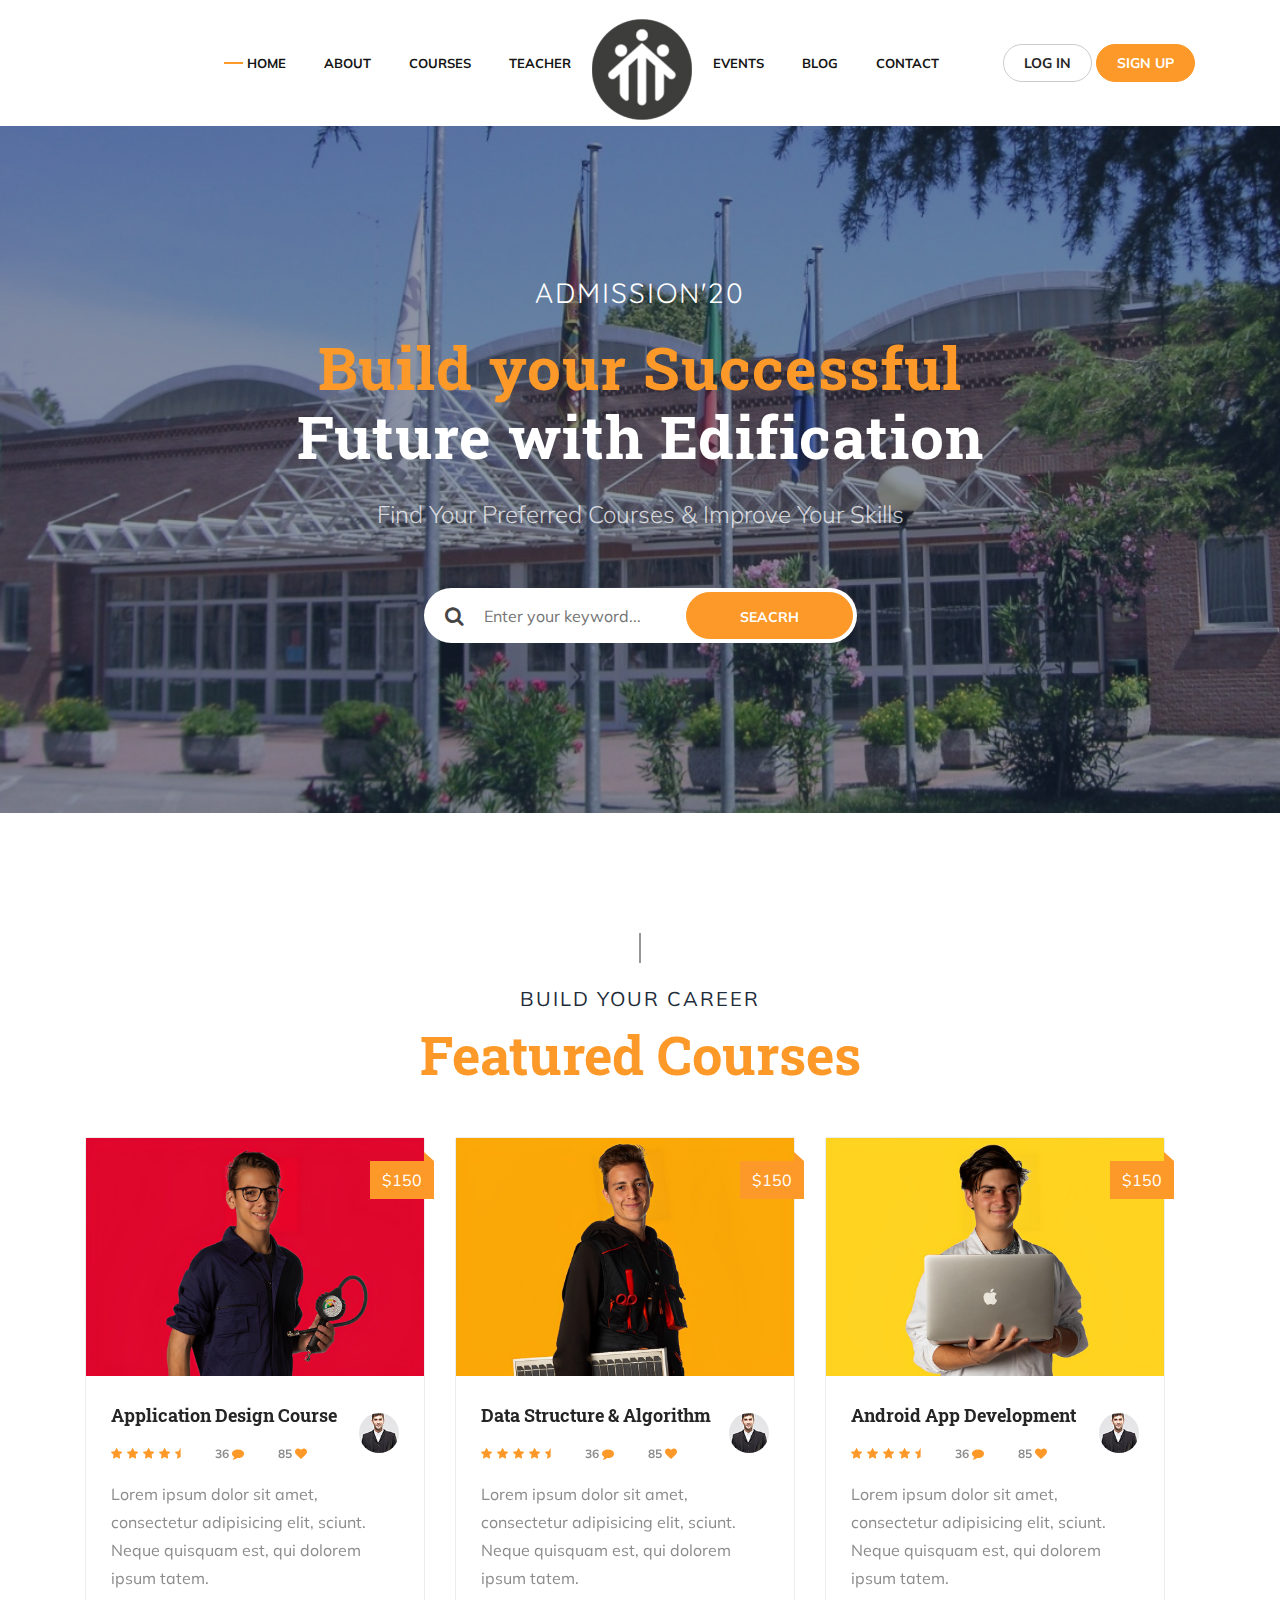
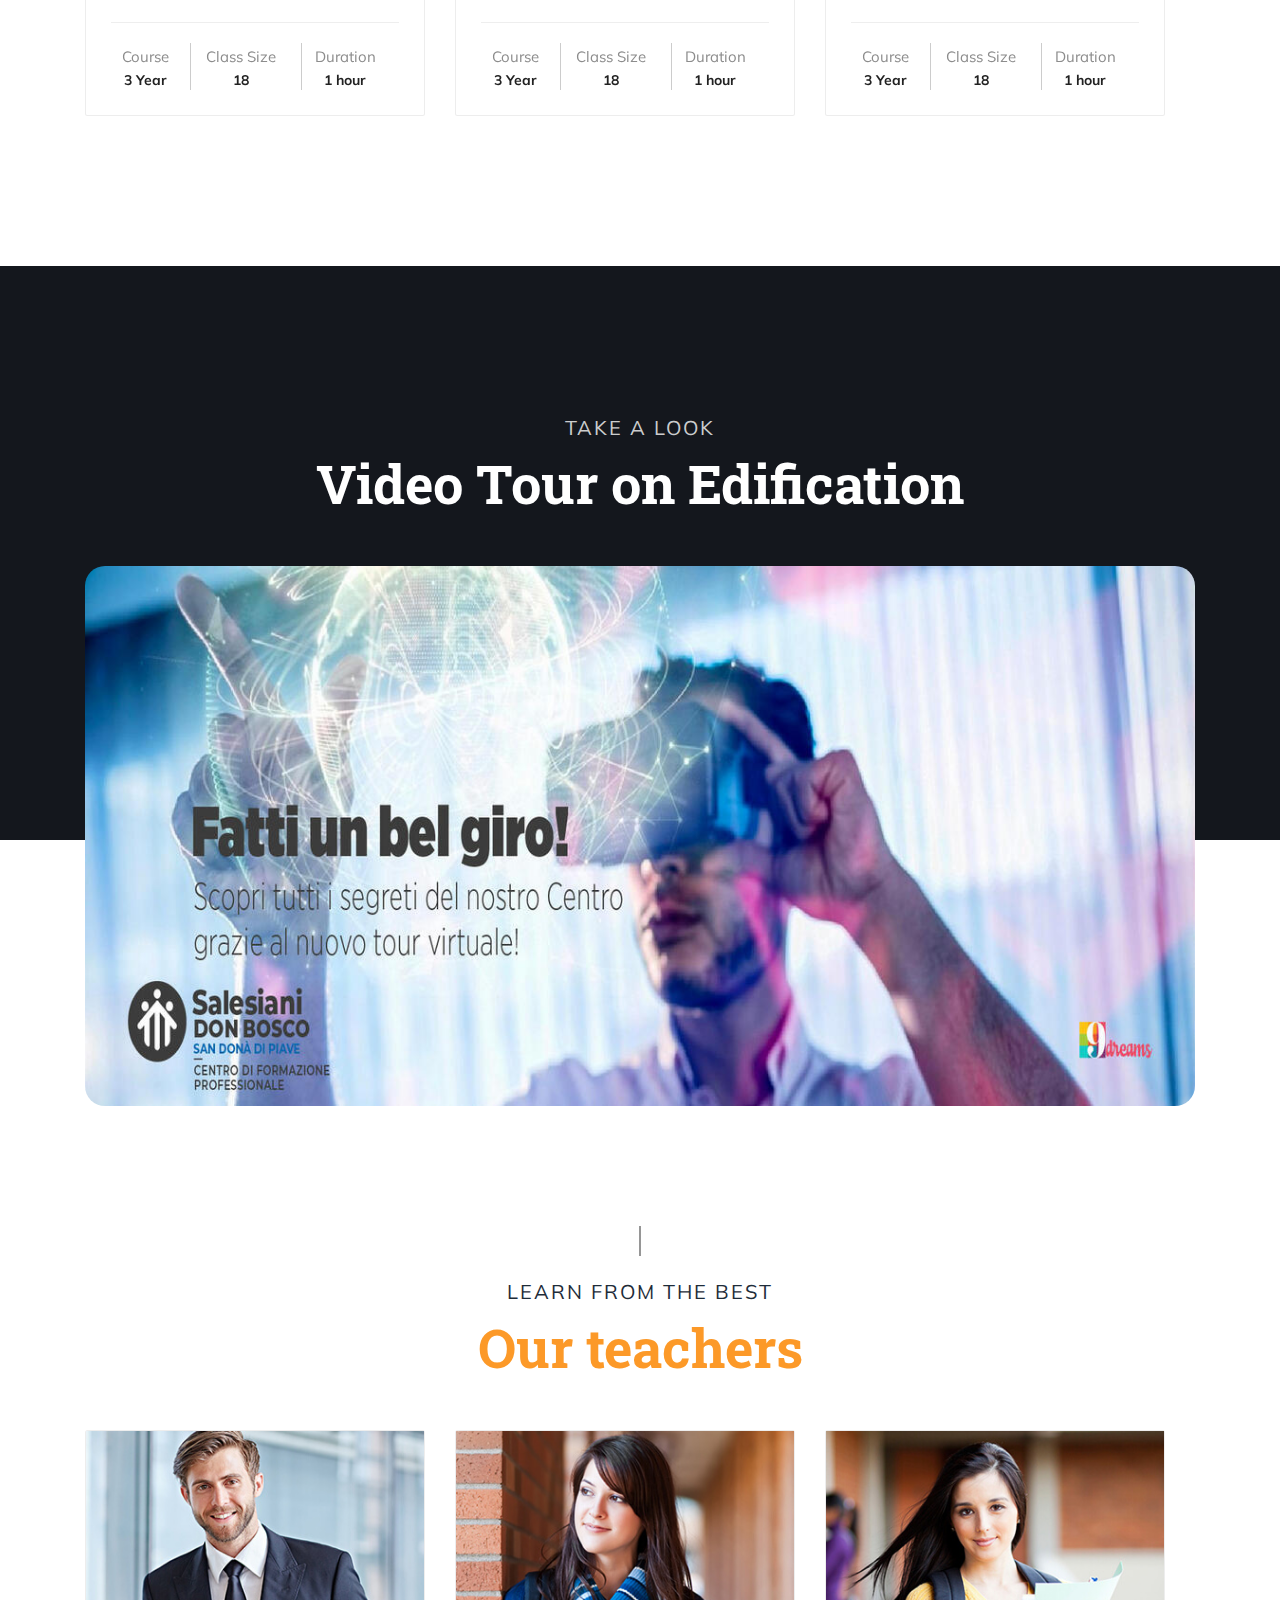
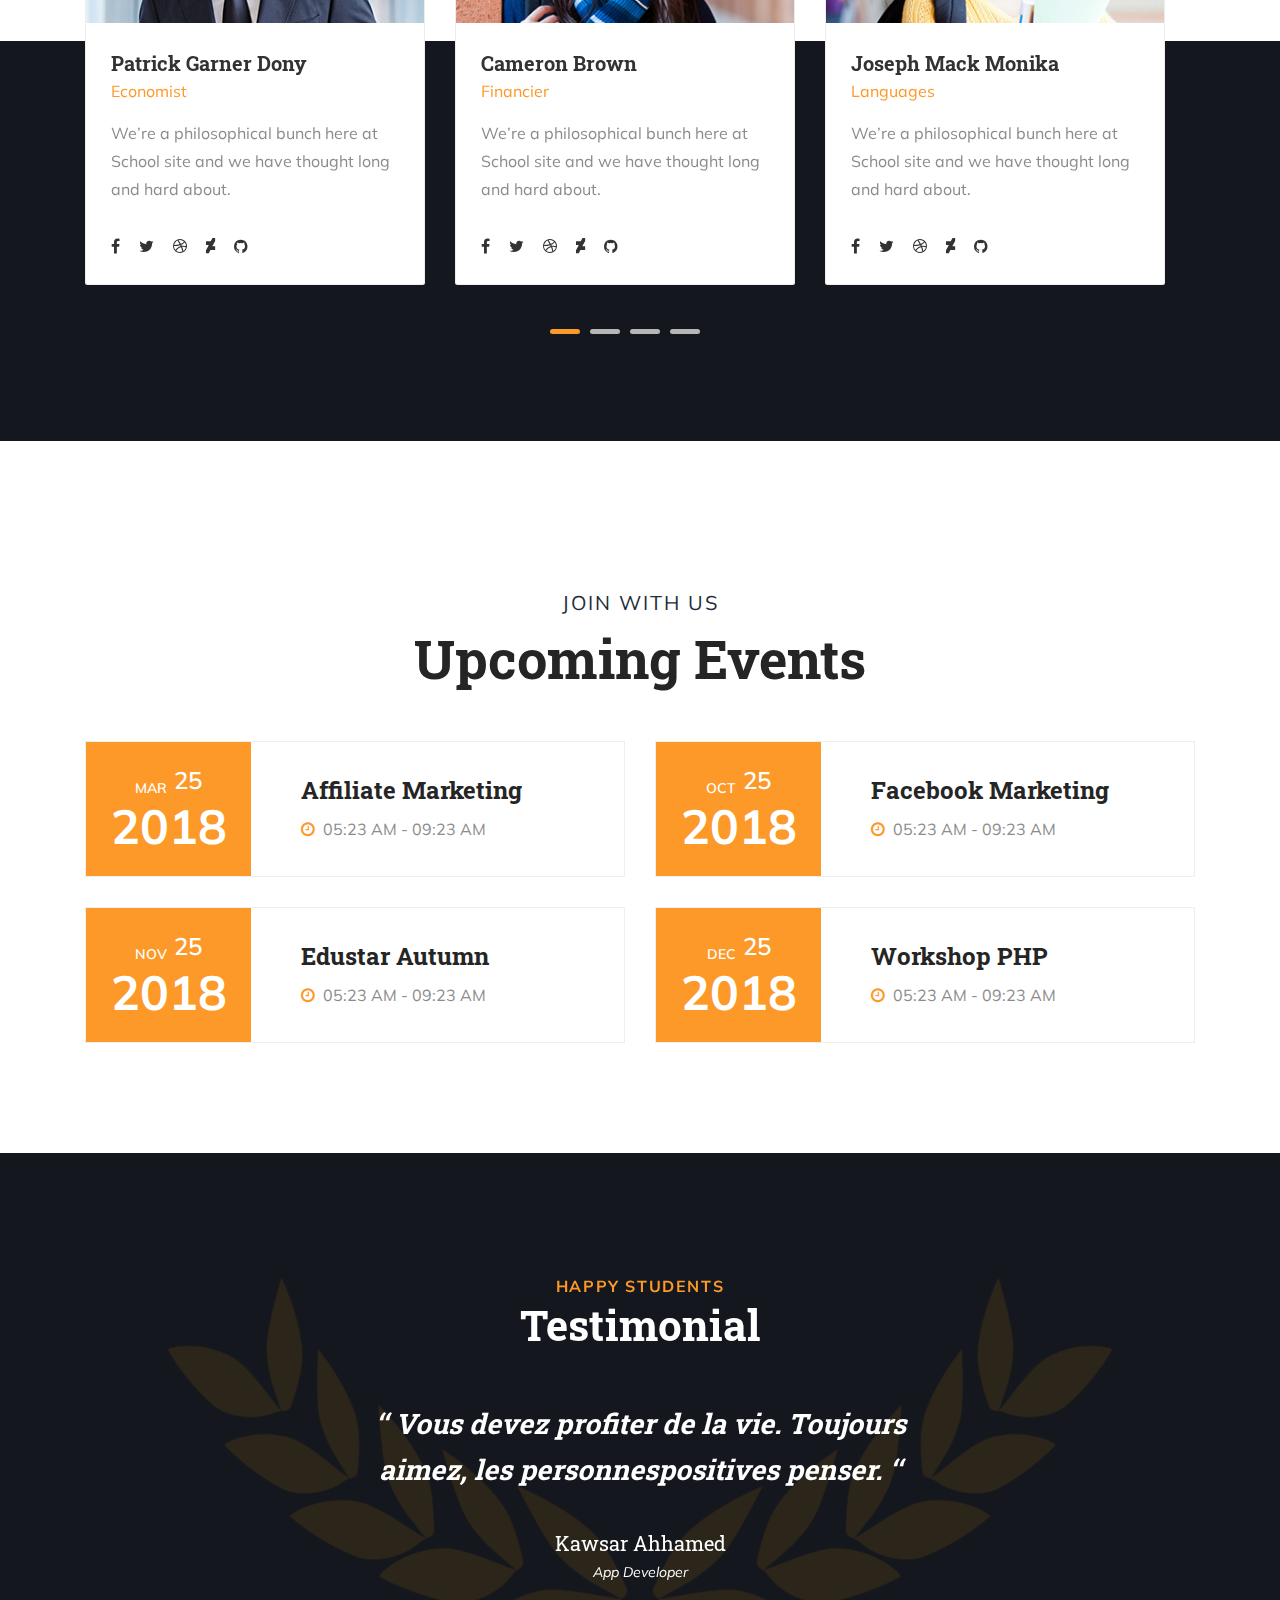
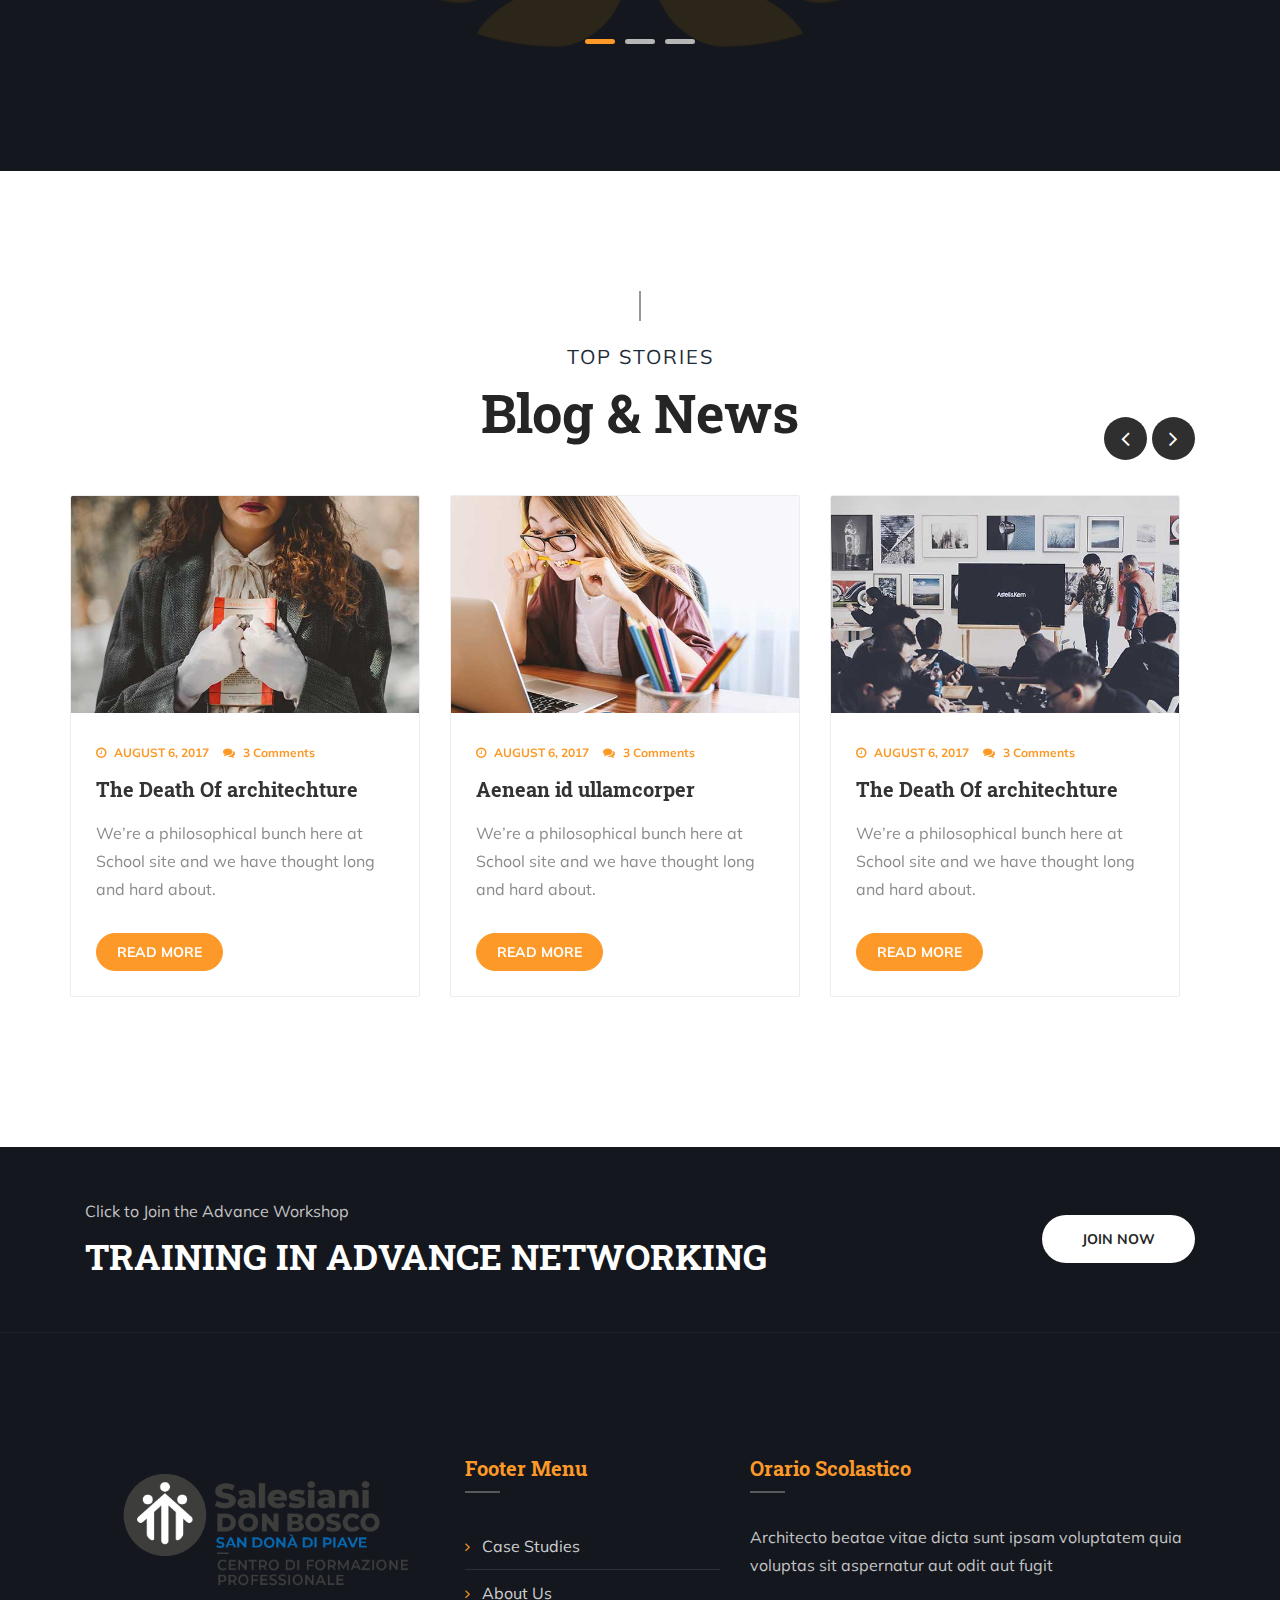
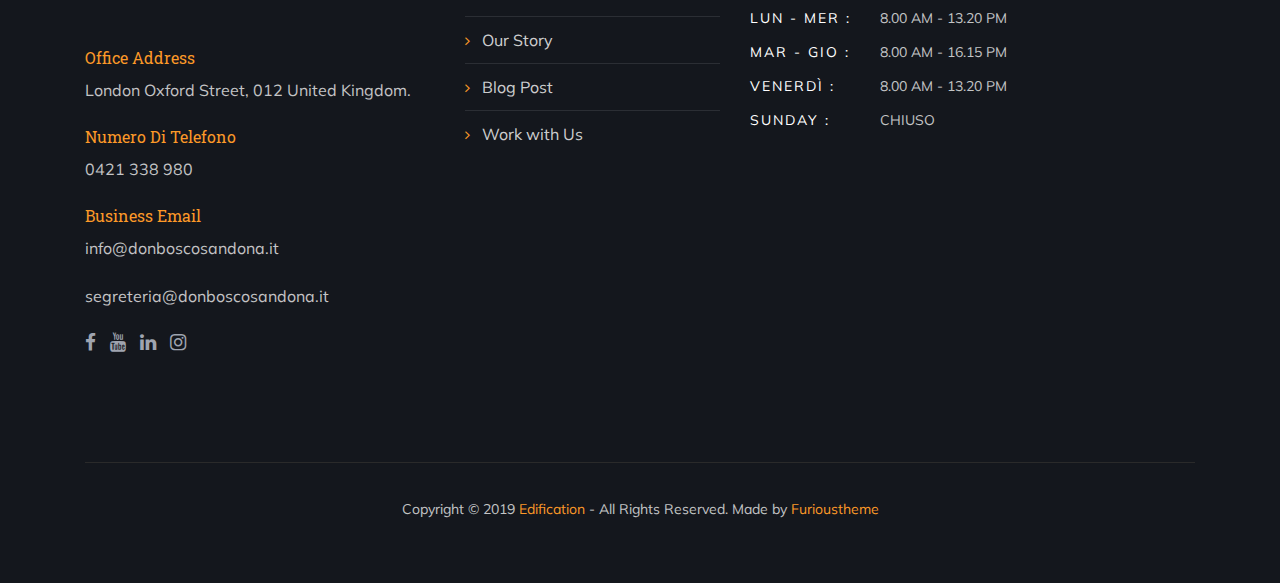
==== commit 26feb797: "aggiornamento" ====
--- a/theme/index.html
+++ b/theme/index.html
@@ -71,8 +71,7 @@
                                     </li>
                                     <li class="middle-logo">
                                         <a href="index.html">
-                                            <img src="assets/images/icon/logo-middle.png" alt="logo">
-                                            <img class="hb-bottom-shape" src="assets/images/icon/hb-bottom-shape.png" alt="logo">
+                                            <img id="logo-centrale" src="assets/images/icon/logo-middle.png" alt="logo">
                                         </a>
                                     </li>
                                     <li><a href="#">Events</a></li>
@@ -222,7 +221,7 @@
             <div class="commn-carousel owl-carousel card-deck"> 
                 <div class="card mb-5">
                     <div class="course-thumb">
-                        <img src="assets/images/course/cs-img1.jpg" alt="image">
+                        <img src="assets/images/course/motoristico.jpg" alt="image">
                         <span class="cs-price primary-bg">$150</span>
                     </div>
                     <div class="card-body  p-25"> 
@@ -257,7 +256,7 @@
  
                 <div class="card mb-5">
                     <div class="course-thumb">
-                        <img src="assets/images/course/cs-img2.jpg" alt="image">
+                        <img src="assets/images/course/energia.jpg" alt="image">
                         <span class="cs-price primary-bg">$150</span>
                     </div>
                     <div class="card-body  p-25"> 
@@ -292,7 +291,7 @@
   
                 <div class="card mb-5">
                     <div class="course-thumb">
-                        <img src="assets/images/course/cs-img3.jpg" alt="image">
+                        <img src="assets/images/course/informatico.jpg "alt=image">
                         <span class="cs-price primary-bg">$150</span>
                     </div>
                     <div class="card-body  p-25"> 
@@ -327,6 +326,8 @@
             </div> 
         </div>
     </div>
+
+    
     <!-- course area end -->
 
     <!-- take toure area start -->
@@ -340,8 +341,8 @@
                     </div>
                 </div>
             </div>
-            <div class="video-area">
-                <a class="expand-video" href="https://www.youtube.com/watch?v=cdfMgotGKIM"><i class="fa fa-play"></i></a>
+            <div>
+                <a href="https://www.donboscosandona.it/virtual-tour/index.htm"><img id="fatti-un-giro" src="/theme/assets/images/fatti-un-giro.jpg" alt=""></a>
             </div>
         </div>
     </div>
@@ -632,18 +633,19 @@
                                 <p>London Oxford Street, 012 United Kingdom.</p>
                             </div>
                             <div class="address">
-                                <h6>Business Phone</h6>
-                                <p>+012 3456 7890</p>
+                                <h6>Numero di telefono</h6>
+                                <p>0421 338 980</p>
                             </div>
                             <div class="address">
                                 <h6>Business Email</h6>
-                                <p>Business@themerocket.net</p>
+                                <p>info@donboscosandona.it</p>
+                                <p>segreteria@donboscosandona.it</p>
                             </div>
                             <ul class="social">
-                                <li><a href="#"><i class="fa fa-facebook"></i></a></li>
-                                <li><a href="#"><i class="fa fa-twitter"></i></a></li>
-                                <li><a href="#"><i class="fa fa-dribbble"></i></a></li>
-                                <li><a href="#"><i class="fa fa-instagram"></i></a></li>
+                                <li><a href="https://www.facebook.com/donboscosandona/"><i class="fa fa-facebook"></i></a></li>
+                                <li><a href="https://www.youtube.com/channel/UCZ2sxe9w7Yf9lP4nl65oAvg"><i class="fa fa-youtube"></i></a></li>
+                                <li><a href="https://www.linkedin.com/company/c-f-p-don-bosco/"><i class="fa fa-linkedin"></i></a></li>
+                                <li><a href="https://www.instagram.com/donboscosandona/"><i class="fa fa-instagram"></i></a></li>
                             </ul>
                         </div>
                     </div>
@@ -654,20 +656,20 @@
                                 <li><a href="#"><i class="fa fa-angle-right"></i>Case Studies</a></li>
                                 <li><a href="#"><i class="fa fa-angle-right"></i>About Us</a></li>
                                 <li><a href="#"><i class="fa fa-angle-right"></i>Our Story</a></li>
-                                <li><a href="#"><i class="fa fa-angle-right"></i>Blog Post</a></li>
+                                <li><a href="/theme/blog.html"><i class="fa fa-angle-right"></i>Blog Post</a></li>
                                 <li><a href="#"><i class="fa fa-angle-right"></i>Work with Us</a></li>
                             </ul>
                         </div>
                     </div>
                     <div class="col-md-5">
                         <div class="widget widget-opening">
-                            <h4 class="fwidget-title mb-5 pb-3 primary-color">Working Day & time</h4>
+                            <h4 class="fwidget-title mb-5 pb-3 primary-color">Orario Scolastico</h4>
                             <p>Architecto beatae vitae dicta sunt ipsam voluptatem quia voluptas sit aspernatur aut odit aut fugit</p>
                             <ul>
-                                <li><span>Mon - Tus :</span>6.00 am - 10.00 pm</li>
-                                <li><span>Wed - Tur :</span>8.00 am - 6.00 pm</li>
-                                <li><span>Friday :</span>3.00 pm - 8.00 pm</li>
-                                <li><span>Sunday :</span>Closed</li>
+                                <li><span>Lun - Mer :</span>8.00 am - 13.20 pm</li>
+                                <li><span>Mar - Gio :</span>8.00 am - 16.15 pm</li>
+                                <li><span>Venerdì :</span>8.00 am - 13.20 pm</li>
+                                <li><span>Sunday :</span>Chiuso</li>
                             </ul>
                         </div>
                     </div>
--- a/theme/assets/css/styles.css
+++ b/theme/assets/css/styles.css
@@ -2494,3 +2494,11 @@
   margin-right: 8px;
   width: auto;
 }
+
+#logo-centrale {
+  width: 100px;
+}
+
+#fatti-un-giro{
+  border-radius: 20px;
+}
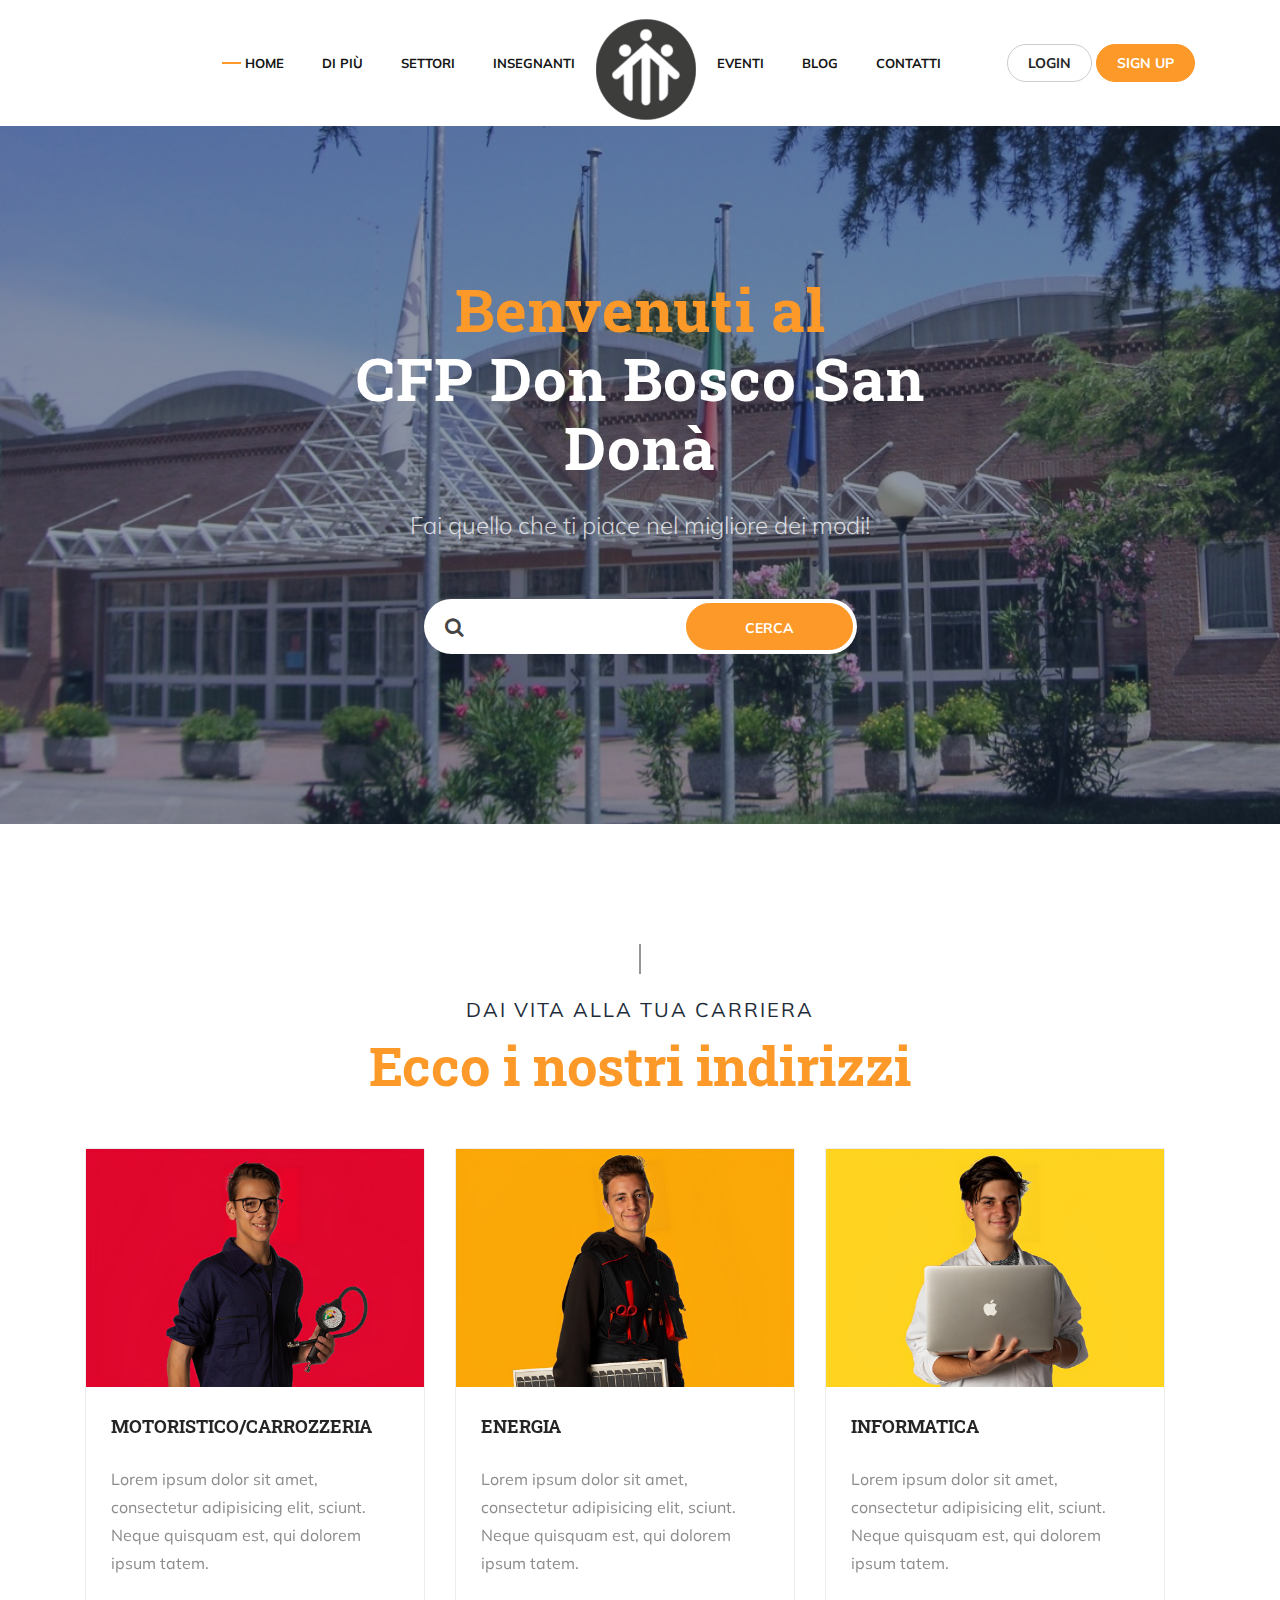
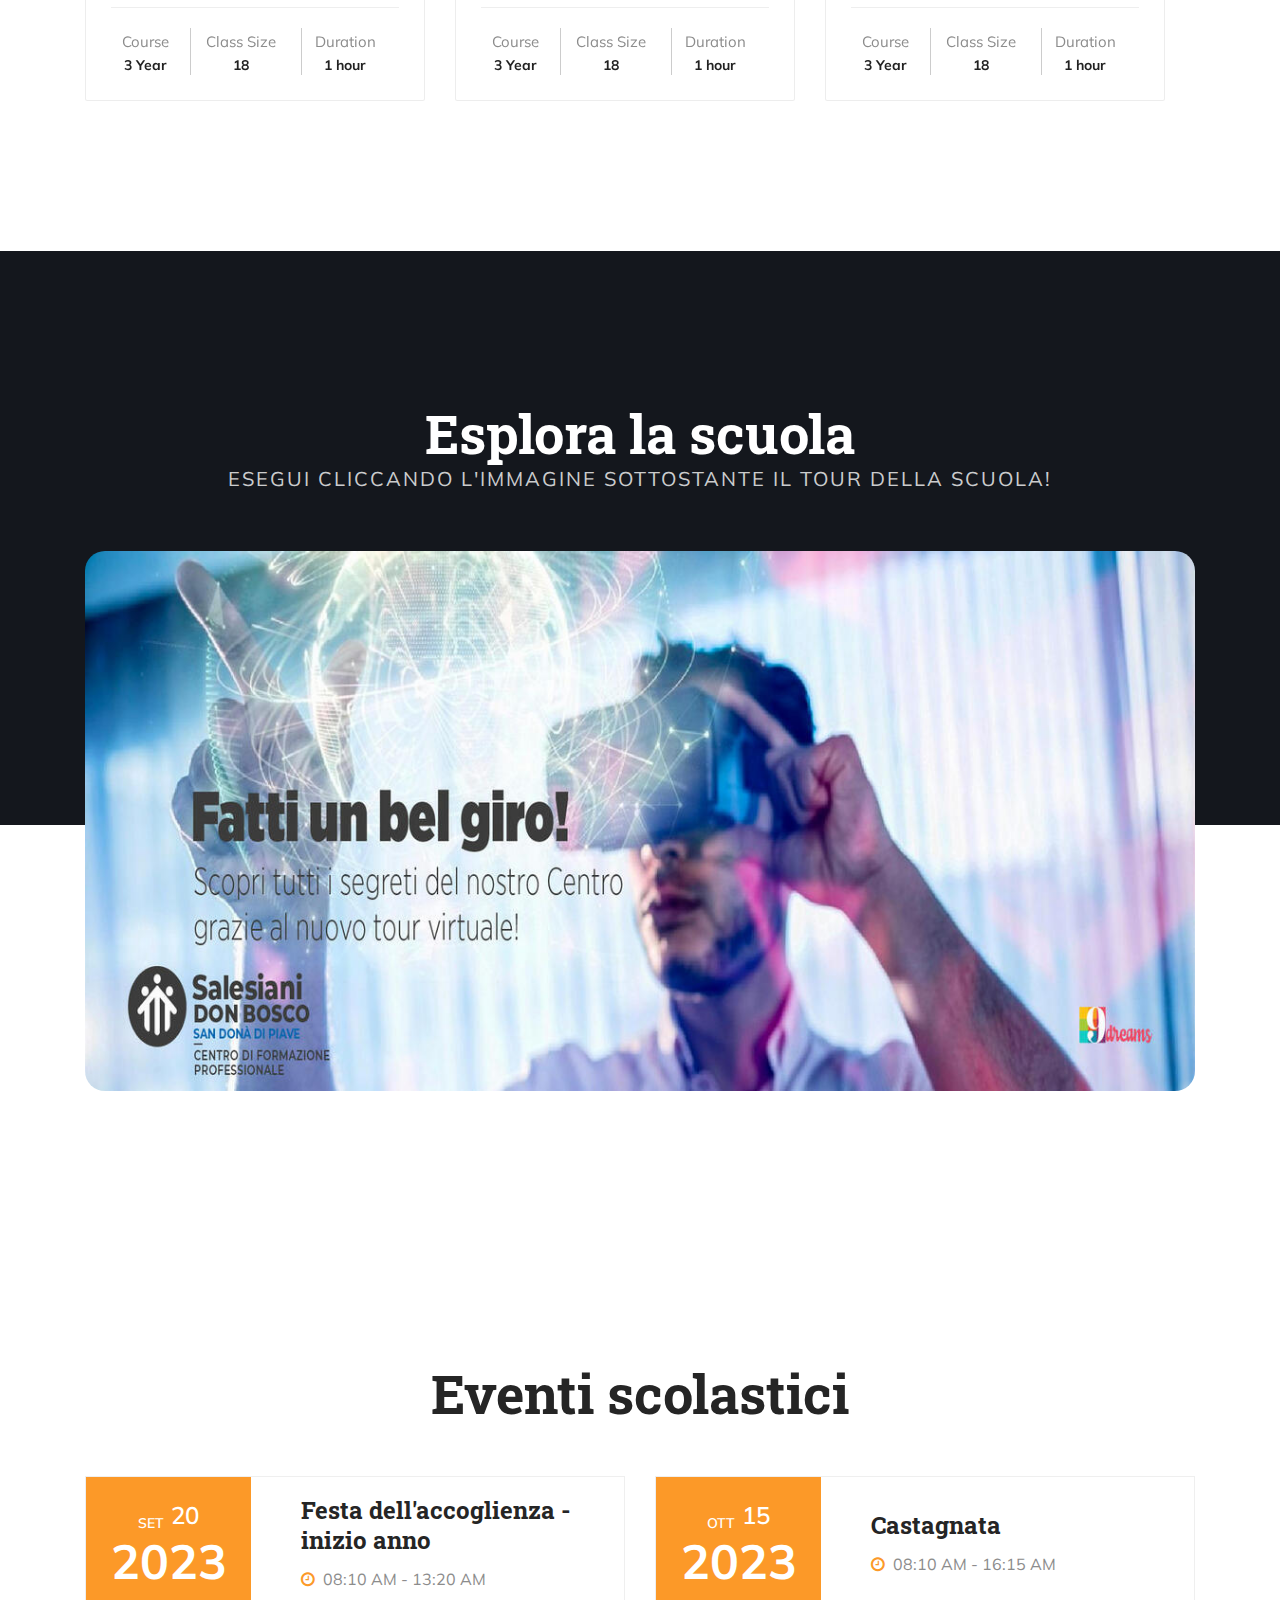
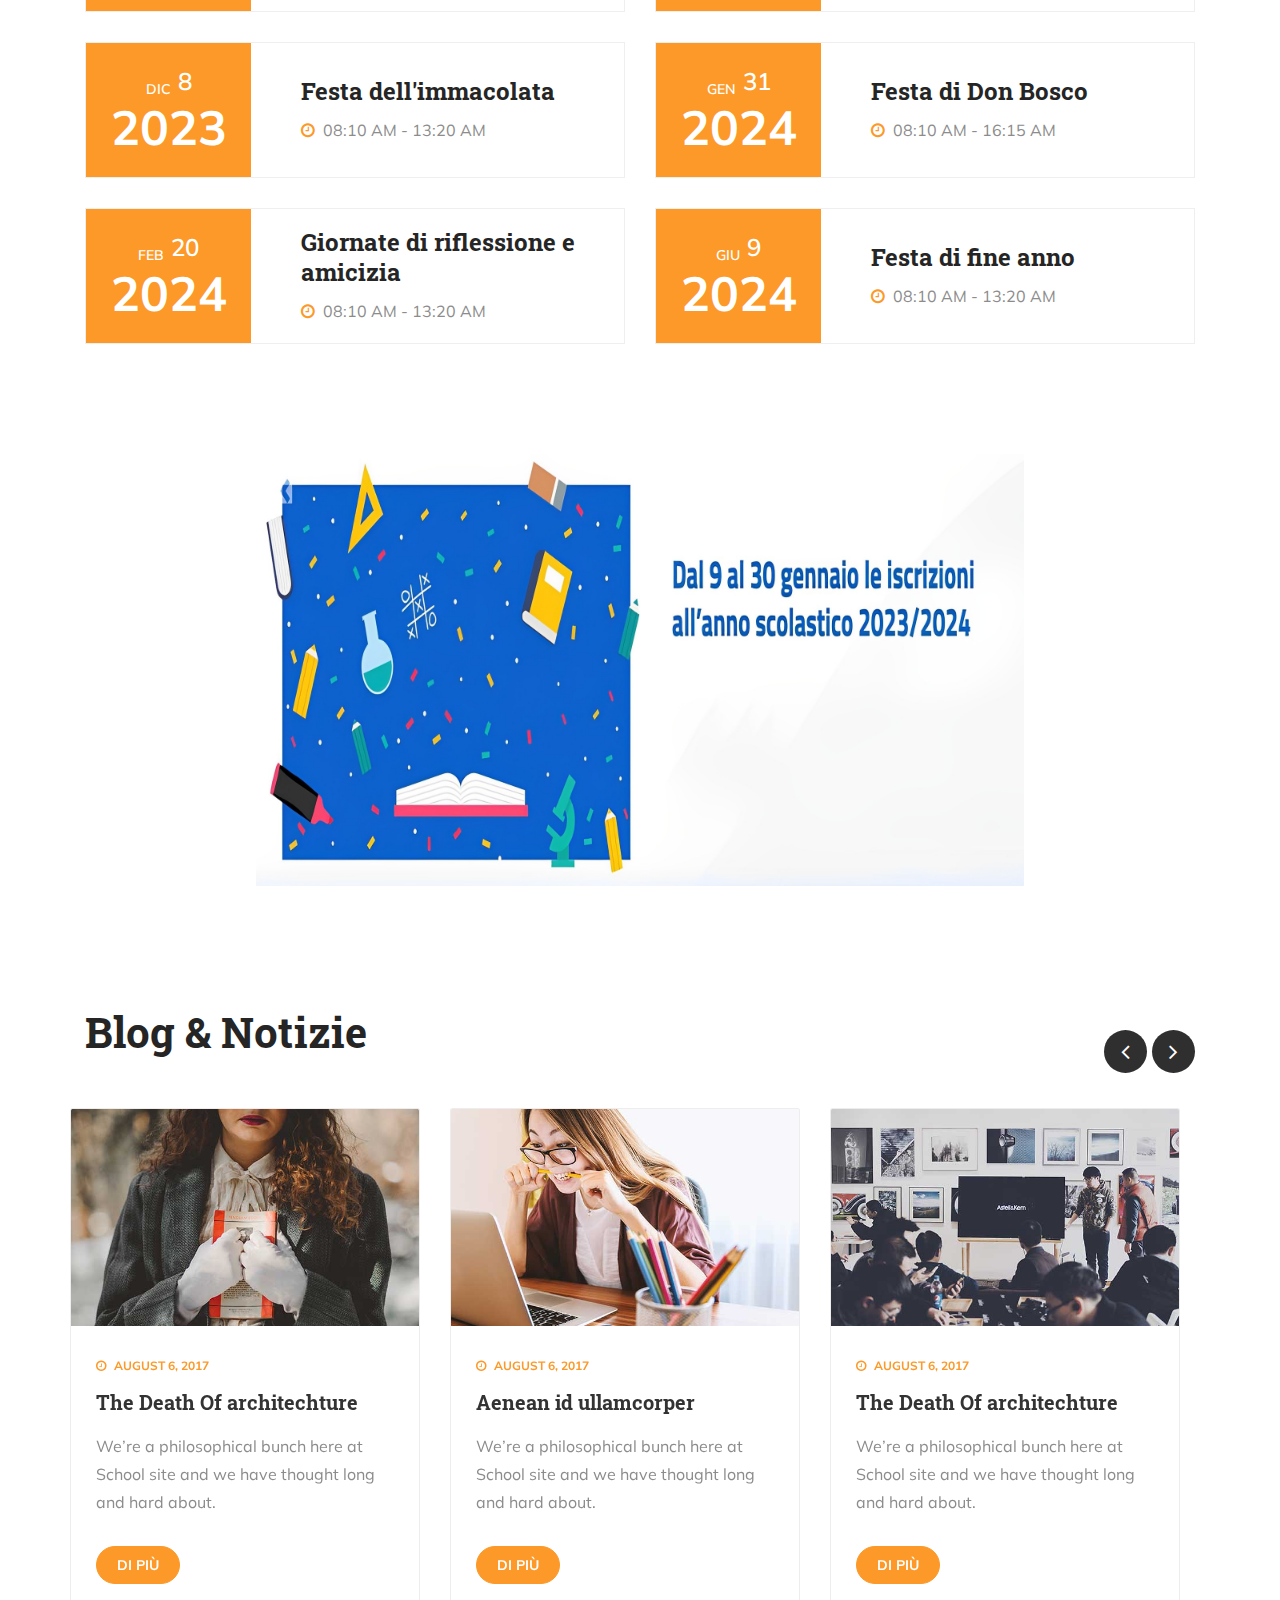
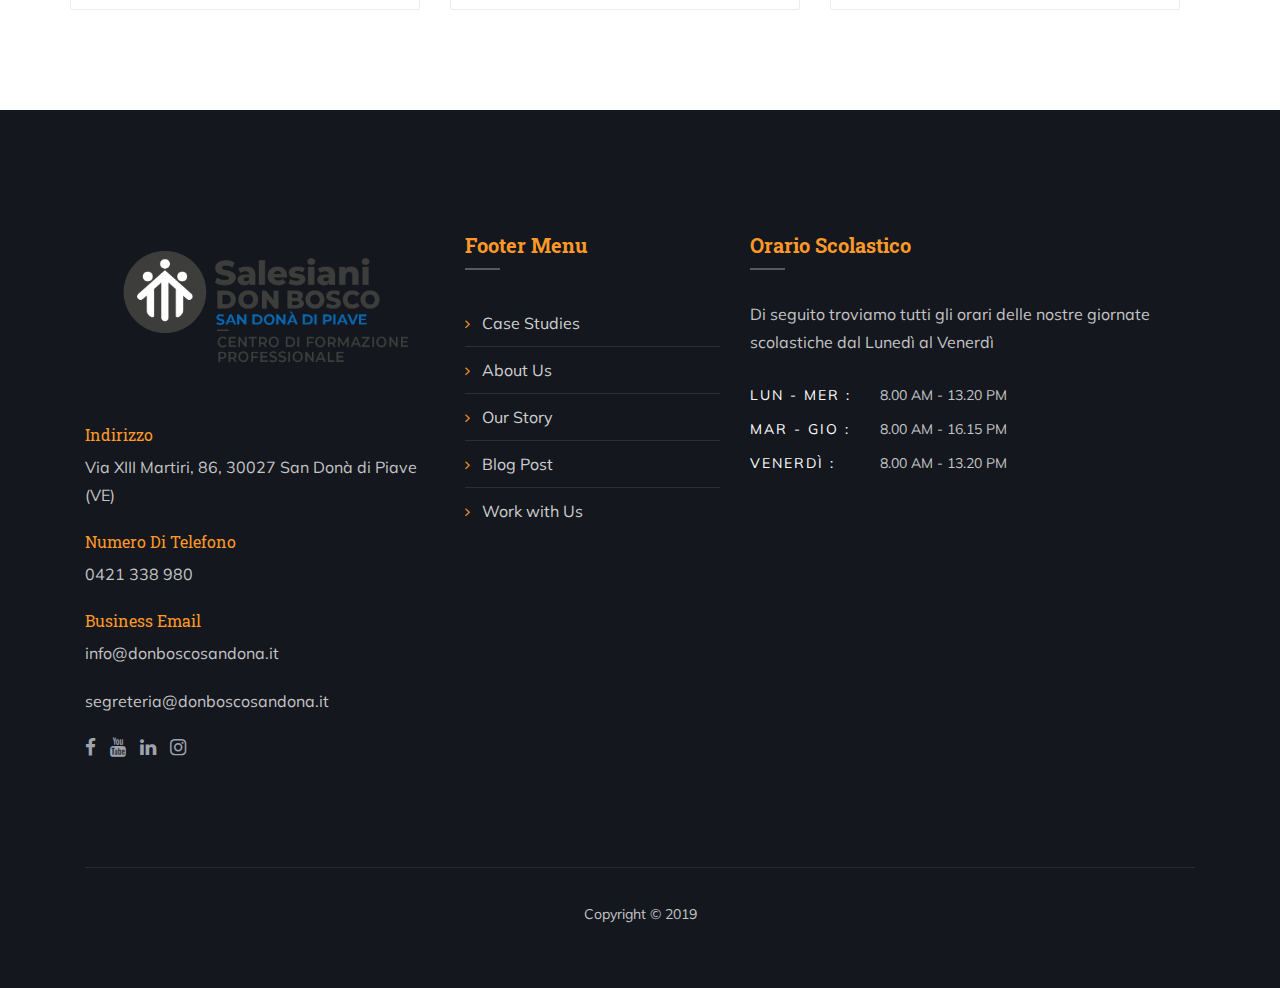
==== commit 659ff166: "Finito" ====
--- a/theme/index.html
+++ b/theme/index.html
@@ -33,7 +33,7 @@
         <div class="loader"></div>
     </div>
     <!-- prealoader area end -->
-    
+
     <!-- header area start -->
     <header id="header">
         <!-- header two area start -->
@@ -56,16 +56,20 @@
                                             <li><a href="index3.html">Home Three</a></li>
                                         </ul>
                                     </li>
-                                    <li><a href="about.html">About</a></li>
-                                    <li><a href="javascript:void(0);">Courses</a>
+                                    <li><a href="about.html">Di più</a></li>
+                                    <li><a href="javascript:void(0);">SETTORI</a>
                                         <ul class="submenu">
-                                            <li><a href="courses.html">courses</a></li>
-                                            <li><a href="course-details.html">course details</a></li>
+                                            <li><a href="courses.html">MOTORISTICO</a></li>
+                                            <li><a href="course-details.html">ENERGIA</a></li>
+                                            <li><a href="course-details.html">INFORMATICO</a></li>
+                                            <li><a href="course-details.html">MECCANICO</a></li>
+                                            <li><a href="course-details.html">ELETTRICO</a></li>
                                         </ul>
+
                                     </li>
-                                    <li><a href="javascript:void(0);">teacher</a>
+                                    <li><a href="javascript:void(0);">INSEGNANTI</a>
                                         <ul class="submenu">
-                                            <li><a href="teachers.html">teachers</a></li>
+                                            <li><a href="teachers.html">teacher</a></li>
                                             <li><a href="teacher-details.html">teacher details</a></li>
                                         </ul>
                                     </li>
@@ -74,14 +78,14 @@
                                             <img id="logo-centrale" src="assets/images/icon/logo-middle.png" alt="logo">
                                         </a>
                                     </li>
-                                    <li><a href="#">Events</a></li>
+                                    <li><a href="#">Eventi</a></li>
                                     <li><a href="javascript:void(0);">blog</a>
                                         <ul class="submenu">
                                             <li><a href="blog.html">blog</a></li>
                                             <li><a href="blog-details.html">blog details</a></li>
                                         </ul>
                                     </li>
-                                    <li><a href="contact.html">Contact</a></li>
+                                    <li><a href="contact.html">Contatti</a></li>
                                 </ul>
                             </nav>
                         </div>
@@ -89,60 +93,66 @@
                     <div class="col-lg-2 col-sm-5">
                         <div class="header-bottom-right-style-2">
                             <ul>
-                                <li><a data-toggle="modal" data-target="#exampleModal" class="btn btn-light btn-round" href="#">Log in</a></li>
-                                <li><a data-toggle="modal" data-target="#exampleModal2"  class="btn btn-primary btn-round" class="active" href="#">Sign Up</a></li>
-                            </ul>
-                        </div>
-                        <!-- Button trigger modal -->  
-                        <div class="modal fade" id="exampleModal" tabindex="-1" role="dialog" aria-labelledby="exampleModalLabel" aria-hidden="true">
-                          <div class="modal-dialog" role="document">
-                            <div class="modal-content p-5">
-                              <div class="modal-header">
-                                <h5 class="modal-title" id="exampleModalLabel">Login Here</h5>
-                                <button type="button" class="close" data-dismiss="modal" aria-label="Close">
-                                  <span aria-hidden="true">&times;</span>
-                                </button>
-                              </div>
-                              <div class="modal-body">
-                                <form> 
-                                    <input type="email" placeholder="Enter Your Email.." required="">
-                                    <input type="password" placeholder="Enter Your Paddword">
-                                    <label class="checkbox-inline mr-5"><input type="checkbox" value="">Remember Me</label> 
-                                    <a class="primary-color" href="#"><u>Forgot password</u></a>
-                                    <input class="btn btn-primary btn-sm" type="submit" value="Login">
-                                </form> 
-                              </div> 
-                            </div>
-                          </div>
-                        </div> 
-
-                        <div class="modal fade" id="exampleModal2" tabindex="-1" role="dialog" aria-labelledby="exampleModalLabel" aria-hidden="true">
-                          <div class="modal-dialog" role="document">
-                            <div class="modal-content p-5">
-                              <div class="modal-header">
-                                <h5 class="modal-title" id="exampleModalLabel">Please Sign Up Here</h5>
-                                <button type="button" class="close" data-dismiss="modal" aria-label="Close">
-                                  <span aria-hidden="true">&times;</span>
-                                </button>
-                              </div>
-                              <div class="modal-body"> 
-                                <form class="signup-form text-center">
-                                    <div class="row">
-                                        <div class="col-lg-6">
-                                            <input type="text" placeholder="First Name">
-                                        </div>
-                                        <div class="col-lg-6">
-                                            <input type="text" placeholder="Last Name">
-                                        </div>
+                                <li><a data-toggle="modal" data-target="#exampleModal" class="btn btn-light btn-round"
+                                        href="#">LOGIN</a></li>
+                                <li><a data-toggle="modal" data-target="#exampleModal2"
+                                        class="btn btn-primary btn-round" class="active" href="#">SIGN UP</a></li>
+                            </ul>
+                        </div>
+                        <!-- Button trigger modal -->
+                        <div class="modal fade" id="exampleModal" tabindex="-1" role="dialog"
+                            aria-labelledby="exampleModalLabel" aria-hidden="true">
+                            <div class="modal-dialog" role="document">
+                                <div class="modal-content p-5">
+                                    <div class="modal-header">
+                                        <h5 class="modal-title" id="exampleModalLabel">Login Here</h5>
+                                        <button type="button" class="close" data-dismiss="modal" aria-label="Close">
+                                            <span aria-hidden="true">&times;</span>
+                                        </button>
                                     </div>
-                                    <input type="email" placeholder="Enter Your Email.." required="">
-                                    <input type="password" placeholder="Enter Your Password">
-                                    <label class="checkbox-inline"><input type="checkbox" value="">I Agree</label> 
-                                    <input class="btn btn-primary btn-sm" type="submit" value="Register Now">
-                                </form> 
-                              </div> 
-                            </div>
-                          </div>
+                                    <div class="modal-body">
+                                        <form>
+                                            <input type="email" placeholder="Enter Your Email.." required="">
+                                            <input type="password" placeholder="Enter Your Paddword">
+                                            <label class="checkbox-inline mr-5"><input type="checkbox" value="">Remember
+                                                Me</label>
+                                            <a class="primary-color" href="#"><u>Forgot password</u></a>
+                                            <input class="btn btn-primary btn-sm" type="submit" value="Login">
+                                        </form>
+                                    </div>
+                                </div>
+                            </div>
+                        </div>
+
+                        <div class="modal fade" id="exampleModal2" tabindex="-1" role="dialog"
+                            aria-labelledby="exampleModalLabel" aria-hidden="true">
+                            <div class="modal-dialog" role="document">
+                                <div class="modal-content p-5">
+                                    <div class="modal-header">
+                                        <h5 class="modal-title" id="exampleModalLabel">Please Sign Up Here</h5>
+                                        <button type="button" class="close" data-dismiss="modal" aria-label="Close">
+                                            <span aria-hidden="true">&times;</span>
+                                        </button>
+                                    </div>
+                                    <div class="modal-body">
+                                        <form class="signup-form text-center">
+                                            <div class="row">
+                                                <div class="col-lg-6">
+                                                    <input type="text" placeholder="First Name">
+                                                </div>
+                                                <div class="col-lg-6">
+                                                    <input type="text" placeholder="Last Name">
+                                                </div>
+                                            </div>
+                                            <input type="email" placeholder="Enter Your Email.." required="">
+                                            <input type="password" placeholder="Enter Your Password">
+                                            <label class="checkbox-inline"><input type="checkbox" value="">I
+                                                Agree</label>
+                                            <input class="btn btn-primary btn-sm" type="submit" value="Register Now">
+                                        </form>
+                                    </div>
+                                </div>
+                            </div>
                         </div>
                     </div><!-- col-lg-2 -->
                     <div class="col-12 d-block d-lg-none">
@@ -171,13 +181,14 @@
             <div class="row">
                 <div class="col-lg-8 offset-lg-2 col-md-10 offset-md-1">
                     <div class="hero-content">
-                        <h3>Admission'20</h3>
-                        <h1 class="mb-5"><span class="primary-color">Build your Successful</span><b class="line-break"></b>Future with Edification</h1>
-                        <p class="text-white-50">Find Your Preferred Courses & Improve Your Skills</p>
+
+                        <h1 class="mb-5"><span class="primary-color">Benvenuti al</span><b class="line-break"></b>CFP
+                            Don Bosco San Donà</h1>
+                        <p class="text-white-50">Fai quello che ti piace nel migliore dei modi!</p>
                         <form action="#">
                             <div class="form-input mt-5">
-                                <input type="text" name="search" required placeholder="Enter your keyword...">
-                                <button class="btn btn-primary btn-round" type="submit">Seacrh</button>
+                                <input type="text" name="search" required placeholder="">
+                                <button class="btn btn-primary btn-round" type="submit">Cerca</button>
                                 <i class="fa fa-search"></i>
                             </div>
                         </form>
@@ -212,122 +223,119 @@
             <div class="row">
                 <div class="col-md-10 offset-md-1">
                     <div class="section-title-style2 black-title title-tb text-center">
-                        <span>build your career</span>
-                        <h2 class="primary-color">Featured Courses</h2>
-                    </div>
-                </div>
-            </div>
-  
-            <div class="commn-carousel owl-carousel card-deck"> 
+                        <span>Dai vita alla tua carriera</span>
+                        <h2 class="primary-color">Ecco i nostri indirizzi</h2>
+                    </div>
+                </div>
+            </div>
+
+            <div class="commn-carousel owl-carousel card-deck">
                 <div class="card mb-5">
                     <div class="course-thumb">
                         <img src="assets/images/course/motoristico.jpg" alt="image">
-                        <span class="cs-price primary-bg">$150</span>
-                    </div>
-                    <div class="card-body  p-25"> 
+
+                    </div>
+                    <div class="card-body  p-25">
                         <div class="course-meta-title mb-4">
                             <div class="course-meta-text">
-                                <h4><a href="course-details.html">Application Design Course</a></h4>
+                                <h4><a href="course-details.html">MOTORISTICO/CARROZZERIA</a></h4>
                                 <ul class="course-meta-stats">
-                                    <li><i class="fa fa-star"></i><i class="fa fa-star"></i><i class="fa fa-star"></i><i class="fa fa-star"></i><i class="fa fa-star-half"></i></li>
-                                    <li>36 <i class="fa fa-comment"></i></li>
-                                    <li>85 <i class="fa fa-heart"></i></li>
+
                                 </ul>
-                            </div> 
-                            <a href="course-details.html"><img class="course-meta-thumbnail rounded-circle" src="assets/images/author/auth1.jpg" alt="image"> </a>
-                        </div>
-                        <p>Lorem ipsum dolor sit amet, consectetur adipisicing elit, sciunt. Neque quisquam est, qui dolorem ipsum tatem.</p> 
+                            </div>
+
+                        </div>
+                        <p>Lorem ipsum dolor sit amet, consectetur adipisicing elit, sciunt. Neque quisquam est, qui
+                            dolorem ipsum tatem.</p>
                         <ul class="course-meta-details list-inline  w-100">
-                            <li> 
-                             <p>Course</p>
-                             <span>3 Year</span>
-                            </li>
-                            <li>
-                             <p>Class Size</p>
-                              <span>18</span>
-                            </li> 
-                            <li>
-                             <p>Duration</p>
-                              <span>1 hour</span>
-                            </li>      
-                        </ul>  
-                  </div><!-- card-body -->
+                            <li>
+                                <p>Course</p>
+                                <span>3 Year</span>
+                            </li>
+                            <li>
+                                <p>Class Size</p>
+                                <span>18</span>
+                            </li>
+                            <li>
+                                <p>Duration</p>
+                                <span>1 hour</span>
+                            </li>
+                        </ul>
+                    </div><!-- card-body -->
                 </div><!-- card -->
- 
+
                 <div class="card mb-5">
                     <div class="course-thumb">
                         <img src="assets/images/course/energia.jpg" alt="image">
-                        <span class="cs-price primary-bg">$150</span>
-                    </div>
-                    <div class="card-body  p-25"> 
+
+                    </div>
+                    <div class="card-body  p-25">
                         <div class="course-meta-title mb-4">
                             <div class="course-meta-text">
-                                <h4><a href="course-details.html">Data Structure & Algorithm</a></h4>
+                                <h4><a href="course-details.html">ENERGIA</a></h4>
                                 <ul class="course-meta-stats">
-                                    <li><i class="fa fa-star"></i><i class="fa fa-star"></i><i class="fa fa-star"></i><i class="fa fa-star"></i><i class="fa fa-star-half"></i></li>
-                                    <li>36 <i class="fa fa-comment"></i></li>
-                                    <li>85 <i class="fa fa-heart"></i></li>
+
                                 </ul>
-                            </div> 
-                            <a href="course-details.html"><img class="course-meta-thumbnail rounded-circle" src="assets/images/author/auth1.jpg" alt="image"> </a>
-                        </div>
-                        <p>Lorem ipsum dolor sit amet, consectetur adipisicing elit, sciunt. Neque quisquam est, qui dolorem ipsum tatem.</p> 
+                            </div>
+
+                        </div>
+                        <p>Lorem ipsum dolor sit amet, consectetur adipisicing elit, sciunt. Neque quisquam est, qui
+                            dolorem ipsum tatem.</p>
                         <ul class="course-meta-details list-inline  w-100">
-                            <li> 
-                             <p>Course</p>
-                             <span>3 Year</span>
-                            </li>
-                            <li>
-                             <p>Class Size</p>
-                              <span>18</span>
-                            </li> 
-                            <li>
-                             <p>Duration</p>
-                              <span>1 hour</span>
-                            </li>      
-                        </ul>  
-                  </div><!-- card-body -->
+                            <li>
+                                <p>Course</p>
+                                <span>3 Year</span>
+                            </li>
+                            <li>
+                                <p>Class Size</p>
+                                <span>18</span>
+                            </li>
+                            <li>
+                                <p>Duration</p>
+                                <span>1 hour</span>
+                            </li>
+                        </ul>
+                    </div><!-- card-body -->
                 </div><!-- card -->
-  
+
                 <div class="card mb-5">
                     <div class="course-thumb">
-                        <img src="assets/images/course/informatico.jpg "alt=image">
-                        <span class="cs-price primary-bg">$150</span>
-                    </div>
-                    <div class="card-body  p-25"> 
+                        <img src="assets/images/course/informatico.jpg " alt=image">
+
+                    </div>
+                    <div class="card-body  p-25">
                         <div class="course-meta-title mb-4">
                             <div class="course-meta-text">
-                                <h4><a href="course-details.html">Android App Development</a></h4>
+                                <h4><a href="course-details.html">INFORMATICA</a></h4>
                                 <ul class="course-meta-stats">
-                                    <li><i class="fa fa-star"></i><i class="fa fa-star"></i><i class="fa fa-star"></i><i class="fa fa-star"></i><i class="fa fa-star-half"></i></li>
-                                    <li>36 <i class="fa fa-comment"></i></li>
-                                    <li>85 <i class="fa fa-heart"></i></li>
+
                                 </ul>
-                            </div> 
-                            <a href="course-details.html"><img class="course-meta-thumbnail rounded-circle" src="assets/images/author/auth1.jpg" alt="image"> </a>
-                        </div>
-                        <p>Lorem ipsum dolor sit amet, consectetur adipisicing elit, sciunt. Neque quisquam est, qui dolorem ipsum tatem.</p> 
+                            </div>
+
+                        </div>
+                        <p>Lorem ipsum dolor sit amet, consectetur adipisicing elit, sciunt. Neque quisquam est, qui
+                            dolorem ipsum tatem.</p>
                         <ul class="course-meta-details list-inline  w-100">
-                            <li> 
-                             <p>Course</p>
-                             <span>3 Year</span>
-                            </li>
-                            <li>
-                             <p>Class Size</p>
-                              <span>18</span>
-                            </li> 
-                            <li>
-                             <p>Duration</p>
-                              <span>1 hour</span>
-                            </li>      
-                        </ul>  
-                  </div><!-- card-body -->
-                </div><!-- card --> 
-            </div> 
+                            <li>
+                                <p>Course</p>
+                                <span>3 Year</span>
+                            </li>
+                            <li>
+                                <p>Class Size</p>
+                                <span>18</span>
+                            </li>
+                            <li>
+                                <p>Duration</p>
+                                <span>1 hour</span>
+                            </li>
+                        </ul>
+                    </div><!-- card-body -->
+                </div><!-- card -->
+            </div>
         </div>
     </div>
 
-    
+
     <!-- course area end -->
 
     <!-- take toure area start -->
@@ -336,94 +344,26 @@
             <div class="row">
                 <div class="col-md-10 offset-md-1">
                     <div class="section-title-style2 white-title text-center">
-                        <span>Take A Look</span>
-                        <h2>Video Tour on Edification </h2>
+                      
+                        <h2>Esplora la scuola</h2>
+                        <span>Esegui cliccando l'immagine sottostante il tour della scuola! </span>
+                        
                     </div>
                 </div>
             </div>
             <div>
-                <a href="https://www.donboscosandona.it/virtual-tour/index.htm"><img id="fatti-un-giro" src="/theme/assets/images/fatti-un-giro.jpg" alt=""></a>
+                <a href="https://www.donboscosandona.it/virtual-tour/index.htm"><img id="fatti-un-giro"
+                        src="/theme/assets/images/fatti-un-giro.jpg" alt=""></a>
             </div>
         </div>
     </div>
     <!-- take toure area end -->
 
     <!-- course area start -->
-    <div class="teacher-area pb--100">
-        <div class="container">
-            <div class="row">
-                <div class="col-md-10 offset-md-1">
-                    <div class="section-title-style2 black-title title-tb text-center">
-                        <span>Learn from the best</span>
-                        <h2 class="primary-color">Our teachers</h2>
-                    </div>
-                </div>
-            </div>
-            <div class="commn-carousel owl-carousel card-deck">   
-              <div class="card mb-5"> 
-                <img src="assets/images/teacher/teacher-member1.jpg" alt="image"> 
-                <div class="card-body teacher-content p-25">  
-                  <h4 class="card-title mb-4"><a href="teacher-details.html">Patrick Garner Dony</a></h4>
-                  <span class="primary-color d-block mb-4">Economist</span>
-                  <p class="card-text">We’re a philosophical bunch here at School site and we have thought long and hard about.</p> 
-                  <ul class="list-inline ">
-                    <li><a href="#"><i class="fa fa-facebook"></i></a></li>
-                    <li><a href="#"><i class="fa fa-twitter"></i></a></li>
-                    <li><a href="#"><i class="fa fa-dribbble"></i></a></li>
-                    <li><a href="#"><i class="fa fa-deviantart"></i></a></li>
-                    <li><a href="#"><i class="fa fa-github"></i></a></li>
-                  </ul>
-                </div>
-              </div><!-- card -->    
-
-              <div class="card mb-5"> 
-                <img src="assets/images/teacher/teacher-member2.jpg" alt="image"> 
-                <div class="card-body teacher-content p-25">  
-                  <h4 class="card-title mb-4"><a href="teacher-details.html">Cameron Brown</a></h4>
-                  <span class="primary-color  d-block mb-4">Financier</span>
-                  <p class="card-text">We’re a philosophical bunch here at School site and we have thought long and hard about.</p> 
-                  <ul class="list-inline ">
-                    <li><a href="#"><i class="fa fa-facebook"></i></a></li>
-                    <li><a href="#"><i class="fa fa-twitter"></i></a></li>
-                    <li><a href="#"><i class="fa fa-dribbble"></i></a></li>
-                    <li><a href="#"><i class="fa fa-deviantart"></i></a></li>
-                    <li><a href="#"><i class="fa fa-github"></i></a></li>
-                  </ul>
-                </div>
-              </div><!-- card -->    
-
-              <div class="card mb-5"> 
-                <img src="assets/images/teacher/teacher-member3.jpg" alt="image"> 
-                <div class="card-body teacher-content p-25">  
-                  <h4 class="card-title mb-4"><a href="teacher-details.html">Joseph Mack Monika</a></h4>
-                  <span class="primary-color d-block mb-4">Languages</span>
-                  <p class="card-text">We’re a philosophical bunch here at School site and we have thought long and hard about.</p> 
-                  <ul class="list-inline ">
-                    <li><a href="#"><i class="fa fa-facebook"></i></a></li>
-                    <li><a href="#"><i class="fa fa-twitter"></i></a></li>
-                    <li><a href="#"><i class="fa fa-dribbble"></i></a></li>
-                    <li><a href="#"><i class="fa fa-deviantart"></i></a></li>
-                    <li><a href="#"><i class="fa fa-github"></i></a></li>
-                  </ul>
-                </div>
-              </div><!-- card -->  
-              <div class="card mb-5"> 
-                <img src="assets/images/teacher/teacher-member4.jpg" alt="image"> 
-                <div class="card-body teacher-content p-25">  
-                  <h4 class="card-title mb-4"><a href="teacher-details.html">Patrick Garner Dony</a></h4>
-                  <span class="primary-color d-block mb-4">Economist</span>
-                  <p class="card-text">We’re a philosophical bunch here at School site and we have thought long and hard about.</p> 
-                  <ul class="list-inline ">
-                    <li><a href="#"><i class="fa fa-facebook"></i></a></li>
-                    <li><a href="#"><i class="fa fa-twitter"></i></a></li>
-                    <li><a href="#"><i class="fa fa-dribbble"></i></a></li>
-                    <li><a href="#"><i class="fa fa-deviantart"></i></a></li>
-                    <li><a href="#"><i class="fa fa-github"></i></a></li>
-                  </ul>
-                </div>
-              </div><!-- card -->         
-            </div>
-        </div>
+
+    </div><!-- card -->
+    </div>
+    </div>
     </div>
     <!-- course area end -->
 
@@ -433,8 +373,8 @@
             <div class="row">
                 <div class="col-md-10 offset-md-1">
                     <div class="section-title-style2 black-title text-center">
-                        <span>Join with us</span>
-                        <h2>Upcoming Events</h2>
+
+                        <h2>Eventi scolastici</h2>
                     </div>
                 </div>
             </div>
@@ -442,183 +382,153 @@
                 <div class="col-md-6">
                     <div class="media align-items-center mb-5">
                         <div class="media-head primary-bg">
-                            <span><sub>MAR</sub>25</span>
-                            <p>2018</p>
+                            <span><sub>SET</sub>20</span>
+                            <p>2023</p>
                         </div>
                         <div class="media-body">
-                            <h4><a href="#">Affiliate Marketing</a></h4>
-                            <p><i class="fa fa-clock-o"></i>05:23 AM - 09:23 AM</p>
+                            <h4><a href="#">Festa dell'accoglienza - inizio anno</a></h4>
+                            <p><i class="fa fa-clock-o"></i>08:10 AM - 13:20 AM</p>
                         </div>
                     </div> <!-- media -->
                 </div><!-- col-md-6 -->
                 <div class="col-md-6">
                     <div class="media align-items-center mb-5">
                         <div class="media-head primary-bg">
-                            <span><sub>OCT</sub>25</span>
-                            <p>2018</p>
+                            <span><sub>OTT</sub>15</span>
+                            <p>2023</p>
                         </div>
                         <div class="media-body">
-                            <h4><a href="#">Facebook Marketing</a></h4>
-                            <p><i class="fa fa-clock-o"></i>05:23 AM - 09:23 AM</p>
+                            <h4><a href="#">Castagnata</a></h4>
+                            <p><i class="fa fa-clock-o"></i>08:10 AM - 16:15 AM</p>
                         </div>
                     </div> <!-- media -->
-                </div><!-- col-md-6 --> 
+                </div><!-- col-md-6 -->
                 <div class="col-md-6">
                     <div class="media align-items-center mb-5">
                         <div class="media-head primary-bg">
-                            <span><sub>NOV</sub>25</span>
-                            <p>2018</p>
+                            <span><sub>DIC</sub>8</span>
+                            <p>2023</p>
                         </div>
                         <div class="media-body">
-                            <h4><a href="#">Edustar Autumn</a></h4>
-                            <p><i class="fa fa-clock-o"></i>05:23 AM - 09:23 AM</p>
+                            <h4><a href="#">Festa dell'immacolata</a></h4>
+                            <p><i class="fa fa-clock-o"></i>08:10 AM - 13:20 AM</p>
                         </div>
                     </div> <!-- media -->
-                </div><!-- col-md-6 -->  
+                </div><!-- col-md-6 -->
                 <div class="col-md-6">
                     <div class="media align-items-center mb-5">
                         <div class="media-head primary-bg">
-                            <span><sub>DEC</sub>25</span>
-                            <p>2018</p>
+                            <span><sub>GEN</sub>31</span>
+                            <p>2024</p>
                         </div>
                         <div class="media-body">
-                            <h4><a href="#">Workshop PHP</a></h4>
-                            <p><i class="fa fa-clock-o"></i>05:23 AM - 09:23 AM</p>
+                            <h4><a href="#">Festa di Don Bosco</a></h4>
+                            <p><i class="fa fa-clock-o"></i>08:10 AM - 16:15 AM</p>
                         </div>
                     </div> <!-- media -->
-                </div><!-- col-md-6 -->   
+                </div><!-- col-md-6 -->
+                <div class="col-md-6">
+                    <div class="media align-items-center mb-5">
+                        <div class="media-head primary-bg">
+                            <span><sub>FEB</sub>20</span>
+                            <p>2024</p>
+                        </div>
+                        <div class="media-body">
+                            <h4><a href="#">Giornate di riflessione e amicizia</a></h4>
+                            <p><i class="fa fa-clock-o"></i>08:10 AM - 13:20 AM</p>
+                        </div>
+                    </div> <!-- media -->
+                </div><!-- col-md-6 -->
+                <div class="col-md-6">
+                    <div class="media align-items-center mb-5">
+                        <div class="media-head primary-bg">
+                            <span><sub>GIU</sub>9</span>
+                            <p>2024</p>
+                        </div>
+                        <div class="media-body">
+                            <h4><a href="#">Festa di fine anno</a></h4>
+                            <p><i class="fa fa-clock-o"></i>08:10 AM - 13:20 AM</p>
+                        </div>
+                    </div> <!-- media -->
+                </div><!-- col-md-6 -->
             </div><!-- row -->
         </div><!-- container -->
     </div>
-    <!-- events area end --> 
-    
-    <div class="testimonial-area ptb--120"><!-- testimonial area start -->
-        <img class="tst-bg" src="assets/images/bg/tst-bg-shape.png" alt="image">
+    <!-- events area end -->
+    <center><img id="iscrizioni" src="/theme/assets/images/iscrizioni.jpg" alt=""></center>
+    </div>
+    <!-- blog area start -->
+    <div class="feature-blog  pt--120 pb--70">
         <div class="container">
             <div class="row">
-                <div class="col-lg-6 offset-lg-3 text-center">
-                    <div class="tst-carousel owl-carousel">
-                        <div class="testimonial-content pb--40">
-                            <div class="section-title sec-style-two">
-                                <span class="text-uppercase primary-color mb-0">Happy students</span>
-                                <h2>Testimonial</h2>
-                            </div>
-                            <h3>‘‘ Vous devez profiter de la vie. Toujours aimez, les personnespositives penser. ‘‘</h3>
-                            <h4>Kawsar Ahhamed</h4>
-                            <span>App Developer</span>
-                        </div>  
-                        <div class="testimonial-content pb--40">
-                            <div class="section-title sec-style-two">
-                                <span class="text-uppercase primary-color mb-0">Happy students</span>
-                                <h2>Testimonial</h2>
-                            </div>
-                            <h3>‘‘ Vous devez profiter de la vie. Toujours aimez, les personnespositives penser. ‘‘</h3>
-                            <h4>Kawsar Ahhamed</h4>
-                            <span>App Developer</span>
-                        </div>  
-                        <div class="testimonial-content pb--40">
-                            <div class="section-title sec-style-two">
-                                <span class="text-uppercase primary-color mb-0">Happy students </span>
-                                <h2>Testimonial</h2>
-                            </div>
-                            <h3>‘‘ Vous devez profiter de la vie. Toujours aimez, les personnespositives penser. ‘‘</h3>
-                            <h4>Kawsar Ahhamed</h4>
-                            <span>App Developer</span>
-                        </div> 
-                    </div>
-                </div><!-- row -->
-            </div><!-- row -->
-        </div><!-- container -->
-    </div><!-- testimonial-area --> 
-
-    <!-- blog area start -->
-    <div class="feature-blog  ptb--120">
-        <div class="container">
-            <div class="row">
-                <div class="col-md-10 offset-md-1">
-                    <div class="section-title-style2 black-title title-tb text-center">
-                        <span>Top stories</span>
-                        <h2>Blog & News</h2>
-                    </div>
-                </div>
-            </div>
-
-            <div class="row">
-                <div class="blog-carousel owl-carousel card-deck">                     
-                  <div class="card mb-5"> 
-                    <img class="card-img-top" src="assets/images/blog/blog-thumbnail1.jpg" alt="image">
-                    <div class="card-body p-25"> 
-                        <ul class="list-inline primary-color mb-3">
-                            <li><i class="fa fa-clock-o"></i> AUGUST 6, 2017</li>
-                            <li><i class="fa fa-comments"></i> 3 Comments</li>
-                        </ul>
-                      <h4 class="card-title mb-4"><a href="blog.html">The Death Of architechture</a></h4>
-                      <p class="card-text">We’re a philosophical bunch here at School site and we have thought long and hard about.</p> 
-                      <a class="btn btn-primary btn-round btn-sm" href="blog-details.html"> Read More </a>
-                    </div>
-                  </div><!-- card -->                
-                  <div class="card mb-5"> 
-                    <img class="card-img-top" src="assets/images/blog/blog-thumbnail2.jpg" alt="image">
-                    <div class="card-body p-25"> 
-                        <ul class="list-inline primary-color mb-3">
-                            <li><i class="fa fa-clock-o"></i> AUGUST 6, 2017</li>
-                            <li><i class="fa fa-comments"></i> 3 Comments</li>
-                        </ul>
-                      <h4 class="card-title mb-4"><a href="blog.html">Aenean id ullamcorper</a></h4>
-                      <p class="card-text">We’re a philosophical bunch here at School site and we have thought long and hard about.</p> 
-                      <a class="btn btn-primary btn-round btn-sm" href="blog-details.html"> Read More </a>
-                    </div>
-                  </div><!-- card -->
-       
-                  <div class="card mb-5"> 
-                    <img class="card-img-top" src="assets/images/blog/blog-thumbnail3.jpg" alt="image">
-                    <div class="card-body p-25"> 
-                        <ul class="list-inline primary-color mb-3">
-                            <li><i class="fa fa-clock-o"></i> AUGUST 6, 2017</li>
-                            <li><i class="fa fa-comments"></i> 3 Comments</li>
-                        </ul>
-                      <h4 class="card-title mb-4"><a href="blog.html">The Death Of architechture</a></h4>
-                      <p class="card-text">We’re a philosophical bunch here at School site and we have thought long and hard about.</p> 
-                      <a class="btn btn-primary btn-round btn-sm" href="blog-details.html"> Read More </a>
-                    </div>
-                  </div><!-- card -->         
-                  <div class="card mb-5"> 
-                    <img class="card-img-top" src="assets/images/blog/blog-thumbnail1.jpg" alt="image">
-                    <div class="card-body p-25"> 
-                        <ul class="list-inline primary-color mb-3">
-                            <li><i class="fa fa-clock-o"></i> AUGUST 6, 2017</li>
-                            <li><i class="fa fa-comments"></i> 3 Comments</li>
-                        </ul>
-                      <h4 class="card-title mb-4"><a href="blog.html">The Death Of architechture</a></h4>
-                      <p class="card-text">We’re a philosophical bunch here at School site and we have thought long and hard about.</p> 
-                      <a class="btn btn-primary btn-round btn-sm" href="blog-details.html"> Read More </a>
-                    </div>
-                  </div><!-- card -->    
+                <div class="col-md-6">
+                    <div class="section-title">
+                       
+                        <h2>Blog & Notizie</h2>
+                    </div>
+                </div>
+            </div>
+            <div class="row">
+                <div class="blog-carousel owl-carousel card-deck">
+                    <div class="card mb-5">
+                        <img class="card-img-top" src="assets/images/blog/blog-thumbnail1.jpg" alt="image">
+                        <div class="card-body p-25">
+                            <ul class="list-inline primary-color mb-3">
+                                <li><i class="fa fa-clock-o"></i> AUGUST 6, 2017</li>
+                               
+                            </ul>
+                            <h4 class="card-title mb-4"><a href="blog-details.html">The Death Of architechture</a></h4>
+                            <p class="card-text">We’re a philosophical bunch here at School site and we have thought
+                                long and hard about.</p>
+                            <a class="btn btn-primary btn-round btn-sm" href="blog-details.html"> Di più </a>
+                        </div>
+                    </div><!-- card -->
+                    <div class="card mb-5">
+                        <img class="card-img-top" src="assets/images/blog/blog-thumbnail2.jpg" alt="image">
+                        <div class="card-body p-25">
+                            <ul class="list-inline primary-color mb-3">
+                                <li><i class="fa fa-clock-o"></i> AUGUST 6, 2017</li>
+                                
+                            </ul>
+                            <h4 class="card-title mb-4"><a href="blog-details.html">Aenean id ullamcorper</a></h4>
+                            <p class="card-text">We’re a philosophical bunch here at School site and we have thought
+                                long and hard about.</p>
+                            <a class="btn btn-primary btn-round btn-sm" href="blog-details.html"> Di più </a>
+                        </div>
+                    </div><!-- card -->
+
+                    <div class="card mb-5">
+                        <img class="card-img-top" src="assets/images/blog/blog-thumbnail3.jpg" alt="image">
+                        <div class="card-body p-25">
+                            <ul class="list-inline primary-color mb-3">
+                                <li><i class="fa fa-clock-o"></i> AUGUST 6, 2017</li>
+                                
+                            </ul>
+                            <h4 class="card-title mb-4"><a href="blog-details.html">The Death Of architechture</a></h4>
+                            <p class="card-text">We’re a philosophical bunch here at School site and we have thought
+                                long and hard about.</p>
+                            <a class="btn btn-primary btn-round btn-sm" href="blog-details.html"> Di più </a>
+                        </div>
+                    </div><!-- card -->
+                    <div class="card mb-5">
+                        <img class="card-img-top" src="assets/images/blog/blog-thumbnail1.jpg" alt="image">
+                        <div class="card-body p-25">
+                            <ul class="list-inline primary-color mb-3">
+                                <li><i class="fa fa-clock-o"></i> AUGUST 6, 2017</li>
+                                <li><i class="fa fa-comments"></i> 3 Comments</li>
+                            </ul>
+                            <h4 class="card-title mb-4"><a href="blog-details.html">The Death Of architechture</a></h4>
+                            <p class="card-text">We’re a philosophical bunch here at School site and we have thought
+                                long and hard about.</p>
+                            <a class="btn btn-primary btn-round btn-sm" href="blog-details.html"> Read More </a>
+                        </div>
+                    </div><!-- card -->
                 </div><!-- blog-carousel -->
             </div><!-- blog-carousel -->
-
         </div>
     </div> <!-- blog area end -->
 
-    <!-- cta area start -->
-    <div class="cta-area secondary-bg has-color cta-area ptb--50 "> 
-        <div class="container">
-            <div class="row align-items-center">
-                <div class="col-md-9">
-                    <div class="cta-content">
-                        <p class="mb-2">Click to Join the Advance Workshop</p>
-                        <h2>Training in advance networking</h2>
-                    </div>
-                </div>
-                <div class="col-md-3">
-                    <div class="cta-btn">
-                        <a class="btn btn-light btn-round" href="#">Join Now</a>
-                    </div>
-                </div>
-            </div>
-        </div>
-    </div>
-    <!-- cta area end -->
+
 
     <!-- footer area start -->
     <footer>
@@ -629,8 +539,8 @@
                         <div class="widget widget-company">
                             <a href="index.html"><img src="assets/images/icon/logo.png" alt="image"></a>
                             <div class="address">
-                                <h6>Office Address</h6>
-                                <p>London Oxford Street, 012 United Kingdom.</p>
+                                <h6>Indirizzo</h6>
+                                <p> Via XIII Martiri, 86, 30027 San Donà di Piave (VE)</p>
                             </div>
                             <div class="address">
                                 <h6>Numero di telefono</h6>
@@ -642,21 +552,26 @@
                                 <p>segreteria@donboscosandona.it</p>
                             </div>
                             <ul class="social">
-                                <li><a href="https://www.facebook.com/donboscosandona/"><i class="fa fa-facebook"></i></a></li>
-                                <li><a href="https://www.youtube.com/channel/UCZ2sxe9w7Yf9lP4nl65oAvg"><i class="fa fa-youtube"></i></a></li>
-                                <li><a href="https://www.linkedin.com/company/c-f-p-don-bosco/"><i class="fa fa-linkedin"></i></a></li>
-                                <li><a href="https://www.instagram.com/donboscosandona/"><i class="fa fa-instagram"></i></a></li>
+                                <li><a href="https://www.facebook.com/donboscosandona/"><i
+                                            class="fa fa-facebook"></i></a></li>
+                                <li><a href="https://www.youtube.com/channel/UCZ2sxe9w7Yf9lP4nl65oAvg"><i
+                                            class="fa fa-youtube"></i></a></li>
+                                <li><a href="https://www.linkedin.com/company/c-f-p-don-bosco/"><i
+                                            class="fa fa-linkedin"></i></a></li>
+                                <li><a href="https://www.instagram.com/donboscosandona/"><i
+                                            class="fa fa-instagram"></i></a></li>
                             </ul>
                         </div>
                     </div>
                     <div class="col-md-3">
                         <div class="widget footer-link">
-                            <h4 class="fwidget-title mb-5 pb-3 primary-color">Footer Menu</h4> 
+                            <h4 class="fwidget-title mb-5 pb-3 primary-color">Footer Menu</h4>
                             <ul>
                                 <li><a href="#"><i class="fa fa-angle-right"></i>Case Studies</a></li>
                                 <li><a href="#"><i class="fa fa-angle-right"></i>About Us</a></li>
                                 <li><a href="#"><i class="fa fa-angle-right"></i>Our Story</a></li>
-                                <li><a href="/theme/blog.html"><i class="fa fa-angle-right"></i>Blog Post</a></li>
+                                <li><a href="/theme/blog.html"><i class="fa fa-angle-right"></i>Blog Post</a>
+                                </li>
                                 <li><a href="#"><i class="fa fa-angle-right"></i>Work with Us</a></li>
                             </ul>
                         </div>
@@ -664,24 +579,23 @@
                     <div class="col-md-5">
                         <div class="widget widget-opening">
                             <h4 class="fwidget-title mb-5 pb-3 primary-color">Orario Scolastico</h4>
-                            <p>Architecto beatae vitae dicta sunt ipsam voluptatem quia voluptas sit aspernatur aut odit aut fugit</p>
+                            <p>Di seguito troviamo tutti gli orari delle nostre giornate scolastiche dal Lunedì al
+                                Venerdì</p>
                             <ul>
                                 <li><span>Lun - Mer :</span>8.00 am - 13.20 pm</li>
                                 <li><span>Mar - Gio :</span>8.00 am - 16.15 pm</li>
                                 <li><span>Venerdì :</span>8.00 am - 13.20 pm</li>
-                                <li><span>Sunday :</span>Chiuso</li>
                             </ul>
                         </div>
                     </div>
                 </div>
                 <div class="footer-bottom">
-                    <p>Copyright © 2019 <span><a class="primary-color" href="https://themeforest.net/user/pixelthemez/portfolio" target="_blank">Edification</a> </span> - All Rights Reserved. Made by <span><a class="primary-color" href="https://furioustheme.com/" target="_blank">Furioustheme</a></span></p>
-                </div>
+                    <p>Copyright © 2019 <span><a class="primary-color"
             </div>
         </div>
     </footer>
     <!-- footer area end -->
- 
+
     <!-- jquery latest version -->
     <script src="assets/js/vendor/jquery-2.2.4.min.js"></script>
     <!-- bootstrap 4 js -->
--- a/theme/assets/css/styles.css
+++ b/theme/assets/css/styles.css
@@ -2502,3 +2502,7 @@
 #fatti-un-giro{
   border-radius: 20px;
 }
+
+#iscrizioni{
+  width: 60%;
+}
